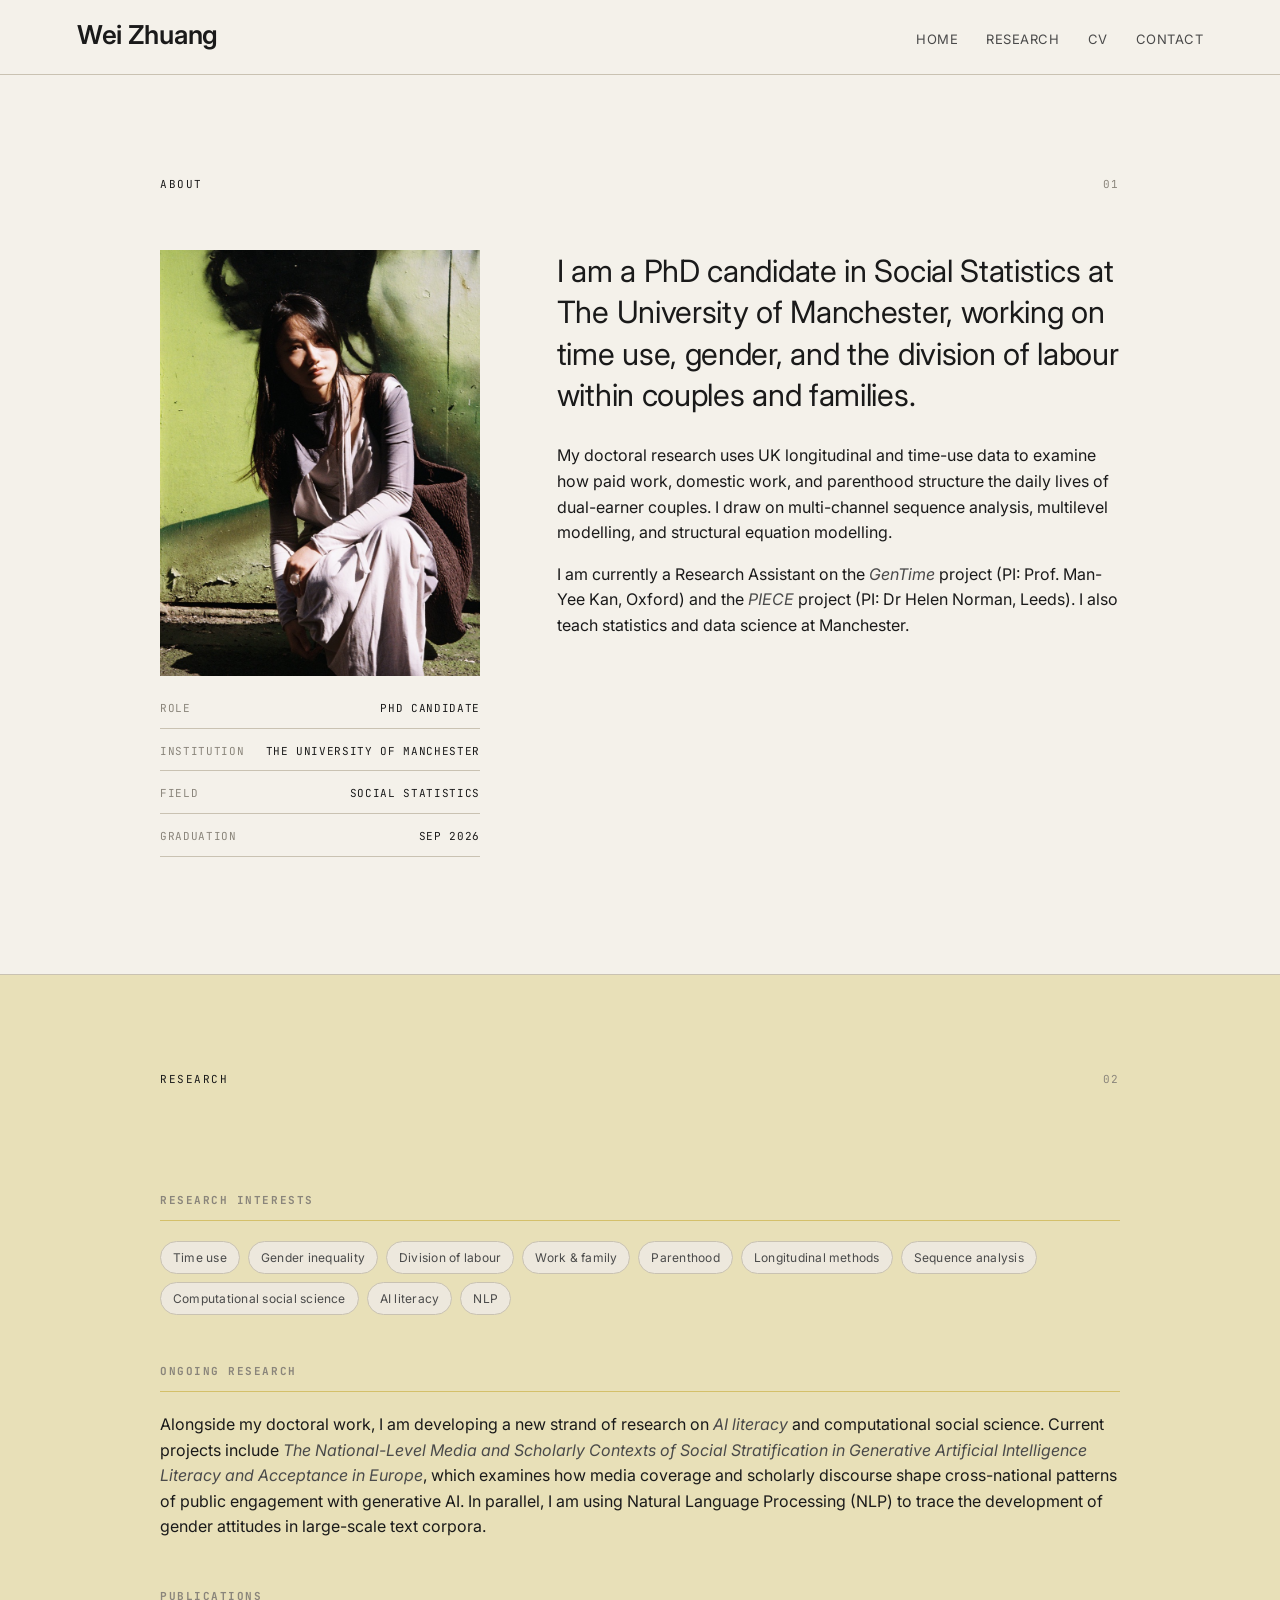
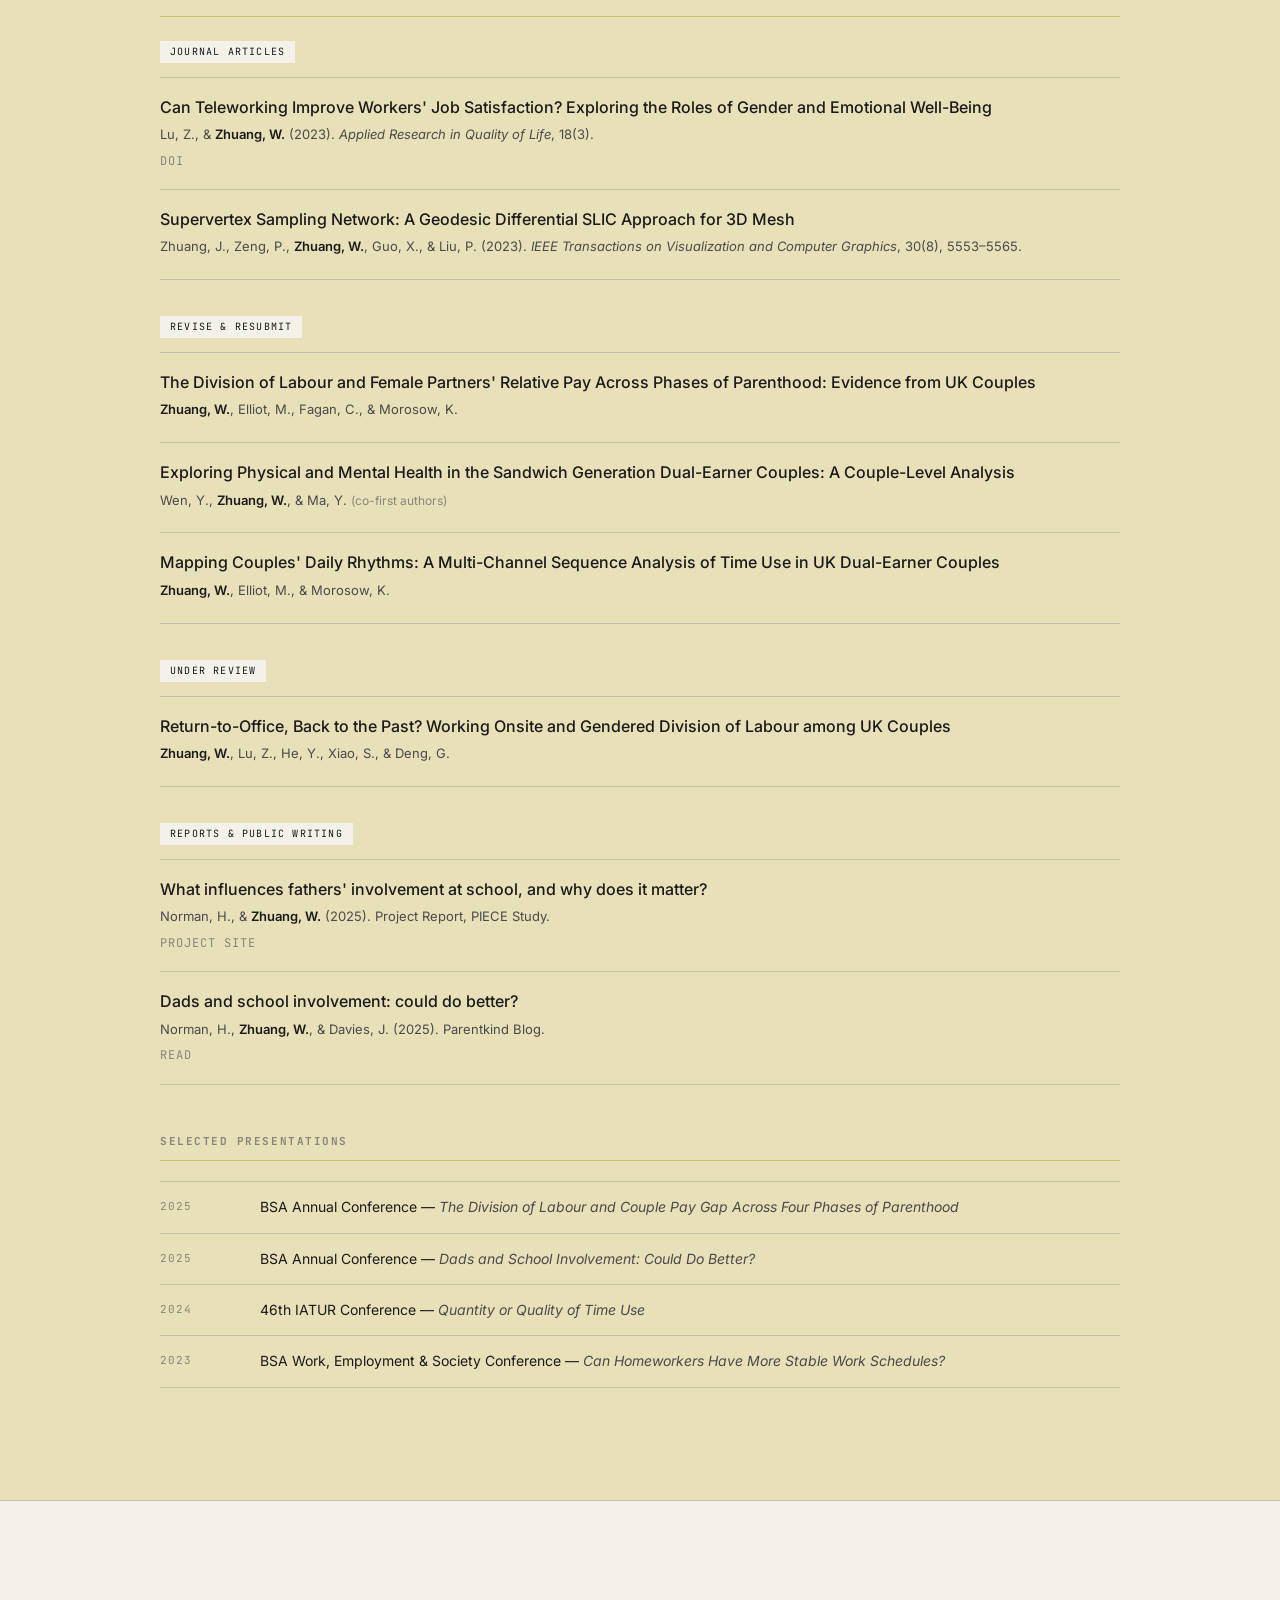
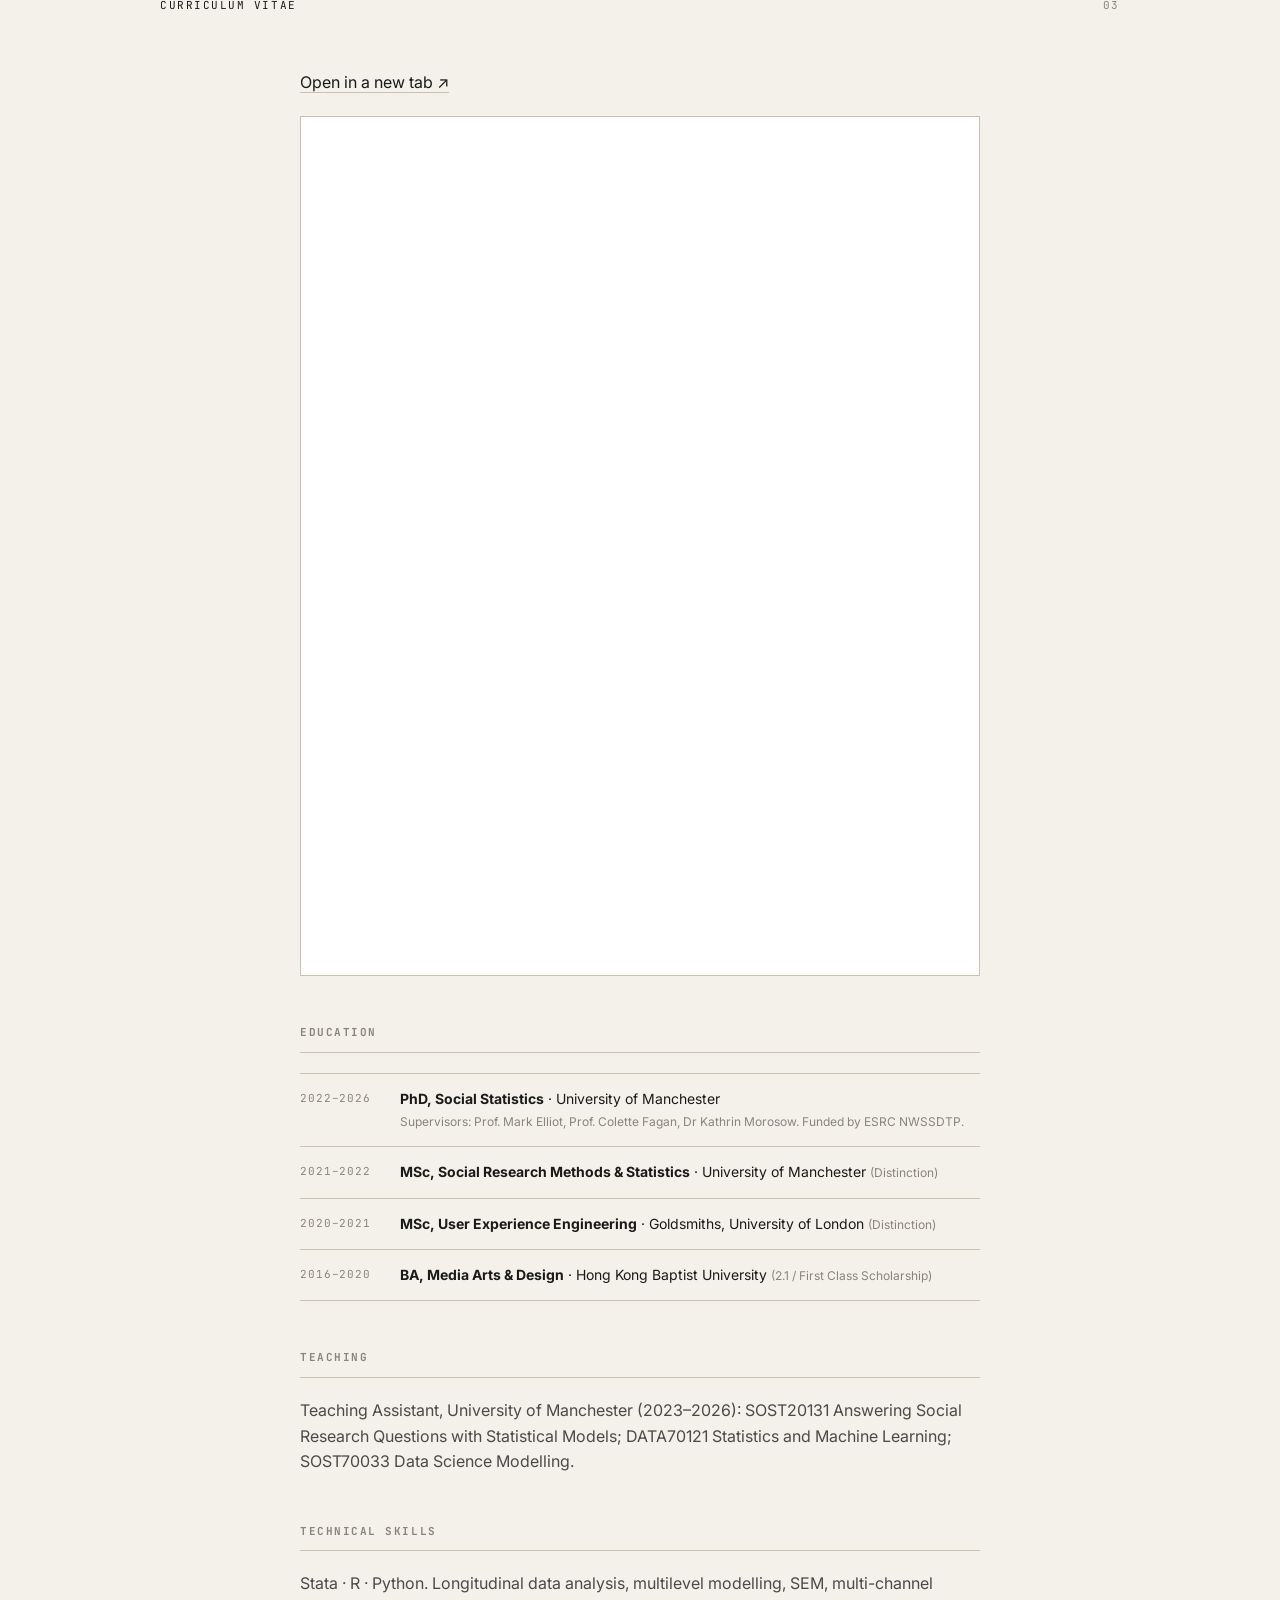
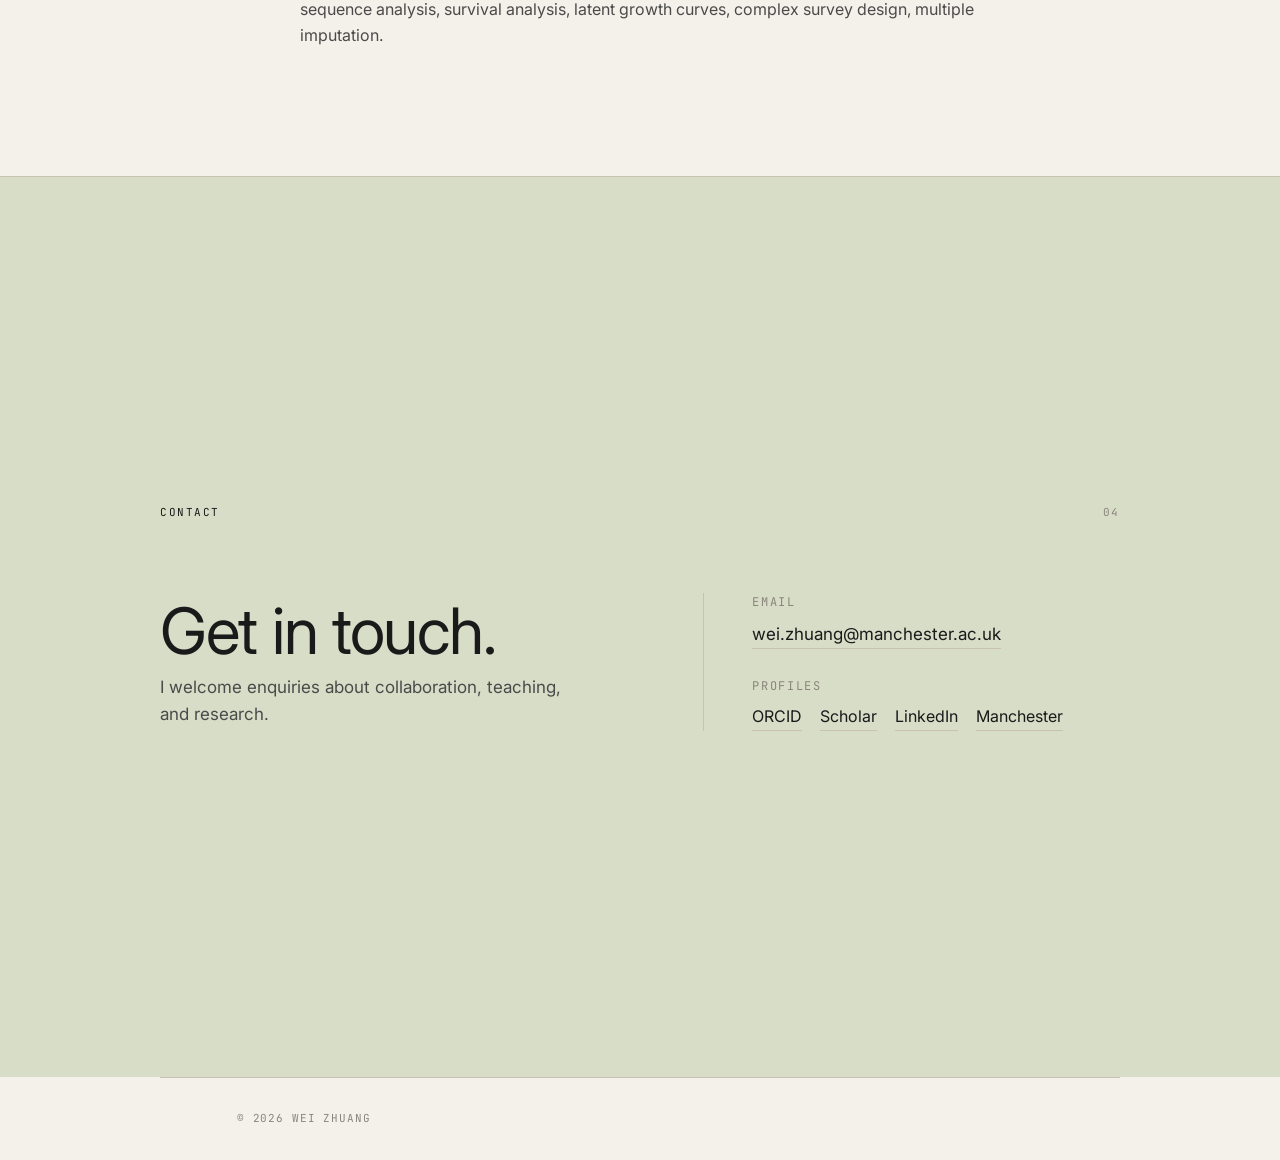
==== index.html @ 3f9f63d9 "Page-like sections: full viewport height + reveal animation" ====
<!DOCTYPE html>
<html lang="en">
<head>
<meta charset="UTF-8" />
<meta name="viewport" content="width=device-width, initial-scale=1.0" />
<title>Wei Zhuang</title>
<meta name="description" content="Wei Zhuang — PhD Candidate in Social Statistics, University of Manchester. Research on time use, gender, and the division of labour." />
<link rel="preconnect" href="https://fonts.googleapis.com">
<link rel="preconnect" href="https://fonts.gstatic.com" crossorigin>
<link href="https://fonts.googleapis.com/css2?family=Inter:wght@300;400;500;600&family=JetBrains+Mono:wght@400;500&display=swap" rel="stylesheet">
<link rel="stylesheet" href="style.css" />
</head>
<body>

<header class="site-header">
  <div class="wordmark">
    <span class="name">Wei Zhuang</span>
  </div>
  <nav class="nav">
    <a href="#about">Home</a>
    <a href="#research">Research</a>
    <a href="#cv">CV</a>
    <a href="#contact">Contact</a>
  </nav>
</header>

<main>

  <!-- ABOUT -->
  <section id="about" class="section tone-cream">
    <div class="section-head">
      <span class="label">About</span>
      <span class="num">01</span>
    </div>
    <div class="section-body two-col about-grid">
      <div class="portrait-col">
        <figure class="portrait">
          <img src="portrait.jpg" alt="Wei Zhuang" loading="eager" />
        </figure>
        <div class="meta">
          <div class="meta-row"><span>Role</span><span>PhD Candidate</span></div>
          <div class="meta-row"><span>Institution</span><span>The University of Manchester</span></div>
          <div class="meta-row"><span>Field</span><span>Social Statistics</span></div>
          <div class="meta-row"><span>Graduation</span><span>Sep 2026</span></div>
        </div>
      </div>
      <div class="intro">
        <p class="lede">I am a PhD candidate in Social Statistics at The University of Manchester, working on time use, gender, and the division of labour within couples and families.</p>
        <p>My doctoral research uses UK longitudinal and time-use data to examine how paid work, domestic work, and parenthood structure the daily lives of dual-earner couples. I draw on multi-channel sequence analysis, multilevel modelling, and structural equation modelling.</p>
        <p>I am currently a Research Assistant on the <em>GenTime</em> project (PI: Prof. Man-Yee Kan, Oxford) and the <em>PIECE</em> project (PI: Dr Helen Norman, Leeds). I also teach statistics and data science at Manchester.</p>
      </div>
    </div>
  </section>

  <!-- RESEARCH -->
  <section id="research" class="section tone-butter">
    <div class="section-head">
      <span class="label">Research</span>
      <span class="num">02</span>
    </div>

    <div class="section-body">
      <h3 class="subhead">Research Interests</h3>
      <ul class="tags">
        <li>Time use</li>
        <li>Gender inequality</li>
        <li>Division of labour</li>
        <li>Work & family</li>
        <li>Parenthood</li>
        <li>Longitudinal methods</li>
        <li>Sequence analysis</li>
        <li>Computational social science</li>
        <li>AI literacy</li>
        <li>NLP</li>
      </ul>

      <h3 class="subhead">Ongoing Research</h3>
      <p>Alongside my doctoral work, I am developing a new strand of research on <em>AI literacy</em> and computational social science. Current projects include <em>The National-Level Media and Scholarly Contexts of Social Stratification in Generative Artificial Intelligence Literacy and Acceptance in Europe</em>, which examines how media coverage and scholarly discourse shape cross-national patterns of public engagement with generative AI. In parallel, I am using Natural Language Processing (NLP) to trace the development of gender attitudes in large-scale text corpora.</p>

      <h3 class="subhead">Publications</h3>

      <div class="pub-group">
        <span class="pub-status">Journal Articles</span>
        <article class="pub">
          <p class="pub-title">Can Teleworking Improve Workers' Job Satisfaction? Exploring the Roles of Gender and Emotional Well-Being</p>
          <p class="pub-meta">Lu, Z., &amp; <strong>Zhuang, W.</strong> (2023). <em>Applied Research in Quality of Life</em>, 18(3).</p>
          <p class="pub-links"><a href="https://doi.org/10.1007/s11482-023-10145-4" target="_blank" rel="noopener">DOI</a></p>
        </article>
        <article class="pub">
          <p class="pub-title">Supervertex Sampling Network: A Geodesic Differential SLIC Approach for 3D Mesh</p>
          <p class="pub-meta">Zhuang, J., Zeng, P., <strong>Zhuang, W.</strong>, Guo, X., &amp; Liu, P. (2023). <em>IEEE Transactions on Visualization and Computer Graphics</em>, 30(8), 5553–5565.</p>
        </article>
      </div>

      <div class="pub-group">
        <span class="pub-status">Revise &amp; Resubmit</span>
        <article class="pub">
          <p class="pub-title">The Division of Labour and Female Partners' Relative Pay Across Phases of Parenthood: Evidence from UK Couples</p>
          <p class="pub-meta"><strong>Zhuang, W.</strong>, Elliot, M., Fagan, C., &amp; Morosow, K.</p>
        </article>
        <article class="pub">
          <p class="pub-title">Exploring Physical and Mental Health in the Sandwich Generation Dual-Earner Couples: A Couple-Level Analysis</p>
          <p class="pub-meta">Wen, Y., <strong>Zhuang, W.</strong>, &amp; Ma, Y. <span class="note">(co-first authors)</span></p>
        </article>
        <article class="pub">
          <p class="pub-title">Mapping Couples' Daily Rhythms: A Multi-Channel Sequence Analysis of Time Use in UK Dual-Earner Couples</p>
          <p class="pub-meta"><strong>Zhuang, W.</strong>, Elliot, M., &amp; Morosow, K.</p>
        </article>
      </div>

      <div class="pub-group">
        <span class="pub-status">Under Review</span>
        <article class="pub">
          <p class="pub-title">Return-to-Office, Back to the Past? Working Onsite and Gendered Division of Labour among UK Couples</p>
          <p class="pub-meta"><strong>Zhuang, W.</strong>, Lu, Z., He, Y., Xiao, S., &amp; Deng, G.</p>
        </article>
      </div>

      <div class="pub-group">
        <span class="pub-status">Reports &amp; Public Writing</span>
        <article class="pub">
          <p class="pub-title">What influences fathers' involvement at school, and why does it matter?</p>
          <p class="pub-meta">Norman, H., &amp; <strong>Zhuang, W.</strong> (2025). Project Report, PIECE Study.</p>
          <p class="pub-links"><a href="https://piecestudy.org/papers/" target="_blank" rel="noopener">Project site</a></p>
        </article>
        <article class="pub">
          <p class="pub-title">Dads and school involvement: could do better?</p>
          <p class="pub-meta">Norman, H., <strong>Zhuang, W.</strong>, &amp; Davies, J. (2025). Parentkind Blog.</p>
          <p class="pub-links"><a href="https://www.parentkind.org.uk/about-us/news-and-blogs/blog/dads-and-school-involvement-could-do-better" target="_blank" rel="noopener">Read</a></p>
        </article>
      </div>

      <h3 class="subhead">Selected Presentations</h3>
      <ul class="talks">
        <li><span class="yr">2025</span><span>BSA Annual Conference — <em>The Division of Labour and Couple Pay Gap Across Four Phases of Parenthood</em></span></li>
        <li><span class="yr">2025</span><span>BSA Annual Conference — <em>Dads and School Involvement: Could Do Better?</em></span></li>
        <li><span class="yr">2024</span><span>46th IATUR Conference — <em>Quantity or Quality of Time Use</em></span></li>
        <li><span class="yr">2023</span><span>BSA Work, Employment &amp; Society Conference — <em>Can Homeworkers Have More Stable Work Schedules?</em></span></li>
      </ul>
    </div>
  </section>

  <!-- CV -->
  <section id="cv" class="section tone-cream">
    <div class="section-head">
      <span class="label">Curriculum Vitae</span>
      <span class="num">03</span>
    </div>
    <div class="section-body">
      <div class="intro">
        <p class="soft"><a href="cv.pdf" target="_blank" rel="noopener">Open in a new tab ↗</a></p>

        <div class="pdf-frame">
          <iframe src="cv.pdf#view=FitH" title="Wei Zhuang CV"></iframe>
        </div>

        <h3 class="subhead">Education</h3>
        <ul class="timeline">
          <li><span class="yr">2022–2026</span><span><strong>PhD, Social Statistics</strong> · University of Manchester<br><span class="note">Supervisors: Prof. Mark Elliot, Prof. Colette Fagan, Dr Kathrin Morosow. Funded by ESRC NWSSDTP.</span></span></li>
          <li><span class="yr">2021–2022</span><span><strong>MSc, Social Research Methods &amp; Statistics</strong> · University of Manchester <span class="note">(Distinction)</span></span></li>
          <li><span class="yr">2020–2021</span><span><strong>MSc, User Experience Engineering</strong> · Goldsmiths, University of London <span class="note">(Distinction)</span></span></li>
          <li><span class="yr">2016–2020</span><span><strong>BA, Media Arts &amp; Design</strong> · Hong Kong Baptist University <span class="note">(2.1 / First Class Scholarship)</span></span></li>
        </ul>

        <h3 class="subhead">Teaching</h3>
        <p class="soft">Teaching Assistant, University of Manchester (2023–2026): SOST20131 Answering Social Research Questions with Statistical Models; DATA70121 Statistics and Machine Learning; SOST70033 Data Science Modelling.</p>

        <h3 class="subhead">Technical Skills</h3>
        <p class="soft">Stata · R · Python. Longitudinal data analysis, multilevel modelling, SEM, multi-channel sequence analysis, survival analysis, latent growth curves, complex survey design, multiple imputation.</p>
      </div>
    </div>
  </section>

  <!-- CONTACT -->
  <section id="contact" class="section tone-sage">
    <div class="section-head">
      <span class="label">Contact</span>
      <span class="num">04</span>
    </div>
    <div class="section-body contact-block">
      <div class="contact-card">
        <div class="contact-intro">
          <p class="contact-lede">Get in touch.</p>
          <p class="contact-sub">I welcome enquiries about collaboration, teaching, and research.</p>
        </div>
        <div class="contact-grid">
          <div>
            <span class="contact-k">Email</span>
            <a href="mailto:wei.zhuang@manchester.ac.uk">wei.zhuang@manchester.ac.uk</a>
          </div>
          <div>
            <span class="contact-k">Profiles</span>
            <span class="contact-links">
              <a href="https://orcid.org/0000-0002-6992-4039" target="_blank" rel="noopener">ORCID</a>
              <a href="https://scholar.google.com/citations?user=qSctp6sAAAAJ&hl=en" target="_blank" rel="noopener">Scholar</a>
              <a href="https://www.linkedin.com/in/wei-zhuang" target="_blank" rel="noopener">LinkedIn</a>
              <a href="https://research.manchester.ac.uk/en/persons/wei.zhuang-2-postgrad" target="_blank" rel="noopener">Manchester</a>
            </span>
          </div>
        </div>
      </div>
    </div>
  </section>

</main>

<footer class="site-footer">
  <span>© <span id="year"></span> Wei Zhuang</span>
</footer>

<script>
  document.getElementById('year').textContent = new Date().getFullYear();

  // Reveal sections as they enter the viewport
  const sections = document.querySelectorAll('.section');
  if ('IntersectionObserver' in window) {
    const io = new IntersectionObserver((entries) => {
      entries.forEach(e => {
        if (e.isIntersecting) {
          e.target.classList.add('in-view');
          io.unobserve(e.target);
        }
      });
    }, { threshold: 0.15 });
    sections.forEach(s => io.observe(s));
  } else {
    sections.forEach(s => s.classList.add('in-view'));
  }
</script>

</body>
</html>
---- style.css ----
/* ---------- Tokens ---------- */
:root {
  --bg: #F4F1EA;
  --bg-alt: #EDE8DD;
  --ink: #1A1A1A;
  --ink-soft: #4A4A4A;
  --ink-mute: #8A857B;
  --rule: #C9C2B2;
  --accent: #D9C36B;
  --accent-soft: #F2E9B8;
  --cream: #F4F1EA;
  --dark: #141311;
  --dark-soft: #262420;
  --sage: #D8DDC8;
  --sage-deep: #B9C1A2;
  --butter: #E8E0B8;
  --butter-deep: #D4C78A;
  --pink: #EFD9CF;
  --max: 960px;
  --pad: clamp(24px, 6vw, 96px);
}

* { box-sizing: border-box; }
html { scroll-behavior: smooth; }
body {
  margin: 0;
  background: var(--bg);
  color: var(--ink);
  font-family: 'Inter', -apple-system, BlinkMacSystemFont, sans-serif;
  font-weight: 400;
  font-size: 16px;
  line-height: 1.6;
  -webkit-font-smoothing: antialiased;
  -moz-osx-font-smoothing: grayscale;
}

a { color: var(--ink); text-decoration: none; border-bottom: 1px solid var(--rule); transition: border-color .2s, color .2s; }
a:hover { border-color: var(--ink); }

p { margin: 0 0 1em; }
em { font-style: italic; color: var(--ink-soft); }

/* ---------- Header ---------- */
.site-header {
  position: sticky; top: 0; z-index: 10;
  display: flex; justify-content: space-between; align-items: baseline;
  padding: 22px var(--pad);
  background: var(--bg);
  border-bottom: 1px solid var(--rule);
  backdrop-filter: saturate(1.2);
}
.wordmark { display: flex; align-items: baseline; gap: 10px; }
.wordmark .name {
  font-size: 26px; font-weight: 600; letter-spacing: -0.01em; line-height: 1;
}
.wordmark .est {
  font-family: 'JetBrains Mono', monospace;
  font-size: 10px; color: var(--ink-mute); letter-spacing: 0.08em;
  text-transform: uppercase; padding-bottom: 2px;
}
.nav { display: flex; gap: 28px; }
.nav a {
  border-bottom: none;
  font-size: 13px; letter-spacing: 0.04em;
  text-transform: uppercase; color: var(--ink-soft);
  position: relative; padding-bottom: 2px;
}
.nav a::after {
  content: ''; position: absolute; left: 0; right: 0; bottom: -2px;
  height: 1px; background: var(--ink); transform: scaleX(0); transform-origin: left;
  transition: transform .3s ease;
}
.nav a:hover { color: var(--ink); }
.nav a:hover::after { transform: scaleX(1); }

/* ---------- Sections ---------- */
main { width: 100%; }

.section {
  padding: 96px var(--pad) 112px;
  border-bottom: 1px solid var(--rule);
  min-height: 100vh;
  scroll-margin-top: 72px;
  display: flex;
  flex-direction: column;
  justify-content: center;
}
.section:last-of-type { border-bottom: none; }
.section > .section-head { width: 100%; }
.section > .section-body { width: 100%; }
.section > .section-head,
.section > .section-body {
  max-width: var(--max);
  margin-left: auto;
  margin-right: auto;
}

/* Tone variants — Williams-style full-width color blocks */
.tone-cream { background: var(--cream); color: var(--ink); }
.tone-sage { background: var(--sage); color: var(--ink); }
.tone-butter { background: var(--butter); color: var(--ink); }

.tone-dark {
  background: var(--dark);
  color: #EDE7D9;
  border-bottom-color: #2A2824;
}
.tone-dark .section-head .label { color: #EDE7D9; }
.tone-dark .section-head,
.tone-dark .subhead { color: #9E9787; border-color: #3A3631; }
.tone-dark .lede { color: #F4EEDE; }
.tone-dark a { color: #EDE7D9; border-color: #4A453D; }
.tone-dark a:hover { border-color: #EDE7D9; }
.tone-dark .meta-row { border-color: #3A3631; color: #C9C2B2; }
.tone-dark .meta-row span:first-child { color: #807970; }
.tone-dark .meta-row span:last-child { color: #EDE7D9; }
.tone-dark .pub { border-color: #3A3631; }
.tone-dark .pub:last-child { border-color: #3A3631; }
.tone-dark .pub-meta { color: #BDB5A6; }
.tone-dark .pub-meta strong { color: #F4EEDE; }
.tone-dark .pub-links a { color: #9E9787; }
.tone-dark .pub-links a:hover { color: #EDE7D9; }
.tone-dark .pub-status { background: var(--butter); color: var(--dark); }
.tone-dark .talks li, .tone-dark .timeline li { border-color: #3A3631; }
.tone-dark em, .tone-dark .note, .tone-dark .soft { color: #BDB5A6; }
.tone-dark .tags li { background: #262420; border-color: #3A3631; color: #C9C2B2; }
.tone-dark .yr { color: #9E9787; }

.tone-sage .pub-status { background: #F4F1EA; }
.tone-sage .meta-row, .tone-sage .pub, .tone-sage .talks li, .tone-sage .timeline li, .tone-sage .subhead {
  border-color: #A9B293;
}
.tone-sage .btn { background: var(--dark); color: var(--sage); }

.tone-butter .pub-status { background: #F4F1EA; }
.tone-butter .meta-row, .tone-butter .subhead {
  border-color: #D4C06A;
}

.section-head {
  display: flex; justify-content: space-between; align-items: baseline;
  margin-bottom: 56px;
  font-family: 'JetBrains Mono', monospace;
  font-size: 11px; letter-spacing: 0.14em; text-transform: uppercase;
  color: var(--ink-mute);
}
.section-head .label { color: var(--ink); }

.section-body { max-width: 100%; }

.two-col {
  display: grid;
  grid-template-columns: 240px 1fr;
  gap: clamp(32px, 6vw, 96px);
  align-items: start;
}
@media (max-width: 720px) {
  .two-col { grid-template-columns: 1fr; gap: 32px; }
}

/* ---------- Portrait ---------- */
.about-grid { grid-template-columns: 320px 1fr; }
@media (max-width: 720px) { .about-grid { grid-template-columns: 1fr; } }
.portrait-col { display: flex; flex-direction: column; gap: 24px; }
.portrait {
  margin: 0;
  overflow: hidden;
  background: var(--bg-alt);
  aspect-ratio: 3 / 4;
}
.portrait img {
  width: 100%; height: 100%;
  object-fit: cover;
  display: block;
  filter: saturate(0.95);
  transition: transform .6s ease;
}
.portrait:hover img { transform: scale(1.03); }
.portrait { position: relative; }
.portrait-mark {
  position: absolute;
  top: 14px; right: 14px;
  width: 36px; height: 36px;
  display: grid; place-items: center;
  background: var(--butter);
  color: var(--dark);
  font-size: 18px;
  border-radius: 2px;
  box-shadow: 0 4px 18px rgba(0,0,0,.15);
}

/* ---------- Contact block ---------- */
.contact-block {
  display: block;
}
#contact { padding-top: 120px; padding-bottom: 140px; }
#contact .section-head { margin-bottom: 72px; }
.contact-card {
  position: relative;
  background: transparent;
  color: var(--ink);
  padding: 0;
  overflow: hidden;
  display: grid;
  grid-template-columns: 1.15fr 1fr;
  gap: clamp(32px, 5vw, 72px);
  align-items: center;
}
@media (max-width: 720px) {
  .contact-card { grid-template-columns: 1fr; gap: 32px; }
}
.contact-intro { display: flex; flex-direction: column; gap: 10px; }
.card-asterisk {
  position: absolute;
  top: 24px; right: 28px;
  width: 44px; height: 44px;
  display: grid; place-items: center;
  background: var(--butter);
  color: var(--dark);
  font-size: 22px;
  border-radius: 2px;
}
.contact-lede {
  font-size: clamp(40px, 5vw, 64px);
  line-height: 1.05;
  letter-spacing: -0.02em;
  margin: 0;
  color: var(--ink);
}
.contact-sub {
  font-size: 17px;
  color: var(--ink-soft);
  margin: 0;
  max-width: 420px;
  line-height: 1.55;
}
.contact-grid {
  display: grid;
  grid-template-columns: 1fr;
  gap: 28px;
  padding-left: clamp(24px, 4vw, 48px);
  border-left: 1px solid var(--rule);
}
@media (max-width: 720px) {
  .contact-grid { grid-template-columns: 1fr; padding-left: 0; border-left: none; padding-top: 24px; border-top: 1px solid var(--rule); }
}
@media (max-width: 720px) {
  .contact-grid { grid-template-columns: 1fr; gap: 24px; }
}
.contact-grid > div { display: flex; flex-direction: column; gap: 8px; }
.contact-k {
  font-family: 'JetBrains Mono', monospace;
  font-size: 12px; letter-spacing: 0.14em; text-transform: uppercase;
  color: var(--ink-mute);
}
.contact-v { font-size: 17px; color: var(--ink); line-height: 1.5; }
.contact-grid a {
  font-size: 17px; color: var(--ink);
  border-bottom: 1px solid var(--rule);
  width: fit-content;
}
.contact-grid a:hover { border-color: var(--ink); }
.contact-links { display: flex; flex-wrap: nowrap; gap: 18px; }
.contact-links a { font-size: 16px; }


/* ---------- Meta list ---------- */
.meta { display: flex; flex-direction: column; gap: 14px; }
.meta-row {
  display: flex; justify-content: space-between; gap: 16px;
  padding-bottom: 10px;
  border-bottom: 1px solid var(--rule);
  font-family: 'JetBrains Mono', monospace;
  font-size: 11px; text-transform: uppercase; letter-spacing: 0.06em;
}
.meta-row span:first-child { color: var(--ink-mute); }
.meta-row span:last-child { color: var(--ink); text-align: right; }

/* ---------- Intro ---------- */
.intro { max-width: 680px; }
.lede {
  font-size: clamp(22px, 2.4vw, 32px);
  line-height: 1.35;
  font-weight: 400;
  letter-spacing: -0.01em;
  color: var(--ink);
  margin-bottom: 28px;
}

.subhead {
  font-family: 'JetBrains Mono', monospace;
  font-size: 11px; letter-spacing: 0.14em; text-transform: uppercase;
  color: var(--ink-mute);
  margin: 48px 0 20px;
  padding-bottom: 10px;
  border-bottom: 1px solid var(--rule);
}

/* ---------- Tags ---------- */
.tags { list-style: none; padding: 0; margin: 0 0 8px; display: flex; flex-wrap: wrap; gap: 8px; }
.tags li {
  font-size: 12px; letter-spacing: 0.02em;
  padding: 6px 12px;
  background: var(--bg-alt);
  border: 1px solid var(--rule);
  border-radius: 999px;
  color: var(--ink-soft);
}

/* ---------- Publications ---------- */
.pub-group { margin-bottom: 32px; }
.pub-status {
  display: inline-block;
  font-family: 'JetBrains Mono', monospace;
  font-size: 10px; letter-spacing: 0.12em; text-transform: uppercase;
  color: var(--ink);
  background: var(--accent-soft);
  padding: 3px 10px;
  margin-bottom: 14px;
}
.pub {
  padding: 18px 0;
  border-top: 1px solid var(--rule);
}
.pub:last-child { border-bottom: 1px solid var(--rule); }
.pub-title {
  font-size: 16px; font-weight: 500; line-height: 1.4;
  margin: 0 0 6px;
}
.pub-meta {
  font-size: 13px; color: var(--ink-soft); margin: 0 0 4px;
}
.pub-meta strong { color: var(--ink); font-weight: 600; }
.pub-links { margin: 6px 0 0; font-size: 12px; }
.pub-links a {
  font-family: 'JetBrains Mono', monospace;
  text-transform: uppercase; letter-spacing: 0.08em;
  margin-right: 12px; border-bottom: none; color: var(--ink-mute);
}
.pub-links a:hover { color: var(--ink); }
.note { color: var(--ink-mute); font-size: 12px; }

/* ---------- Talks / Timeline ---------- */
.talks, .timeline {
  list-style: none; padding: 0; margin: 0;
}
.talks li, .timeline li {
  display: grid;
  grid-template-columns: 80px 1fr;
  gap: 20px;
  padding: 14px 0;
  border-top: 1px solid var(--rule);
  font-size: 14px;
}
.talks li:last-child, .timeline li:last-child { border-bottom: 1px solid var(--rule); }
.yr {
  font-family: 'JetBrains Mono', monospace;
  font-size: 11px; letter-spacing: 0.08em;
  color: var(--ink-mute); padding-top: 2px;
}

/* ---------- CV center ---------- */
#cv .intro { margin: 0 auto; }

/* ---------- PDF embed ---------- */
.pdf-frame {
  width: 100%;
  aspect-ratio: 3 / 4;
  max-height: 860px;
  border: 1px solid var(--rule);
  background: #fff;
  overflow: hidden;
  margin: 20px 0 8px;
}
.pdf-frame iframe {
  width: 100%; height: 100%;
  border: 0; display: block;
}
@media (max-width: 720px) {
  .pdf-frame { aspect-ratio: 2 / 3; }
}

/* ---------- CV button ---------- */
.btn {
  display: inline-block;
  padding: 12px 22px;
  background: var(--ink);
  color: var(--bg);
  border: none;
  font-size: 13px; letter-spacing: 0.06em;
  text-transform: uppercase;
  transition: background .2s;
}
.btn:hover { background: var(--ink-soft); color: var(--bg); }
.soft { color: var(--ink-soft); }

/* ---------- Contact links ---------- */
.links-row { display: flex; flex-wrap: wrap; gap: 20px; margin-top: 24px; }
.links-row a {
  font-family: 'JetBrains Mono', monospace;
  font-size: 12px; letter-spacing: 0.08em; text-transform: uppercase;
  color: var(--ink-soft); border-bottom: 1px solid var(--rule);
  padding-bottom: 2px;
}
.links-row a:hover { color: var(--ink); border-color: var(--ink); }

/* ---------- Footer ---------- */
.site-footer {
  max-width: var(--max); margin: 0 auto;
  display: flex; justify-content: space-between;
  padding: 32px var(--pad);
  border-top: 1px solid var(--rule);
  font-family: 'JetBrains Mono', monospace;
  font-size: 11px; letter-spacing: 0.08em; text-transform: uppercase;
  color: var(--ink-mute);
}

/* ---------- Section reveal animation ---------- */
.section-head, .section-body {
  opacity: 0;
  transform: translateY(24px);
  transition: opacity .9s ease, transform .9s ease;
}
.section.in-view .section-head,
.section.in-view .section-body {
  opacity: 1;
  transform: translateY(0);
}
.section.in-view .section-body { transition-delay: .15s; }

@media (prefers-reduced-motion: reduce) {
  .section-head, .section-body { opacity: 1; transform: none; transition: none; }
}

/* ---------- Small screens ---------- */
@media (max-width: 640px) {
  .site-header { flex-direction: column; align-items: flex-start; gap: 14px; }
  .nav { gap: 18px; flex-wrap: wrap; }
  .section { padding: 60px 0 72px; min-height: auto; }
  .talks li, .timeline li { grid-template-columns: 60px 1fr; gap: 12px; }
}
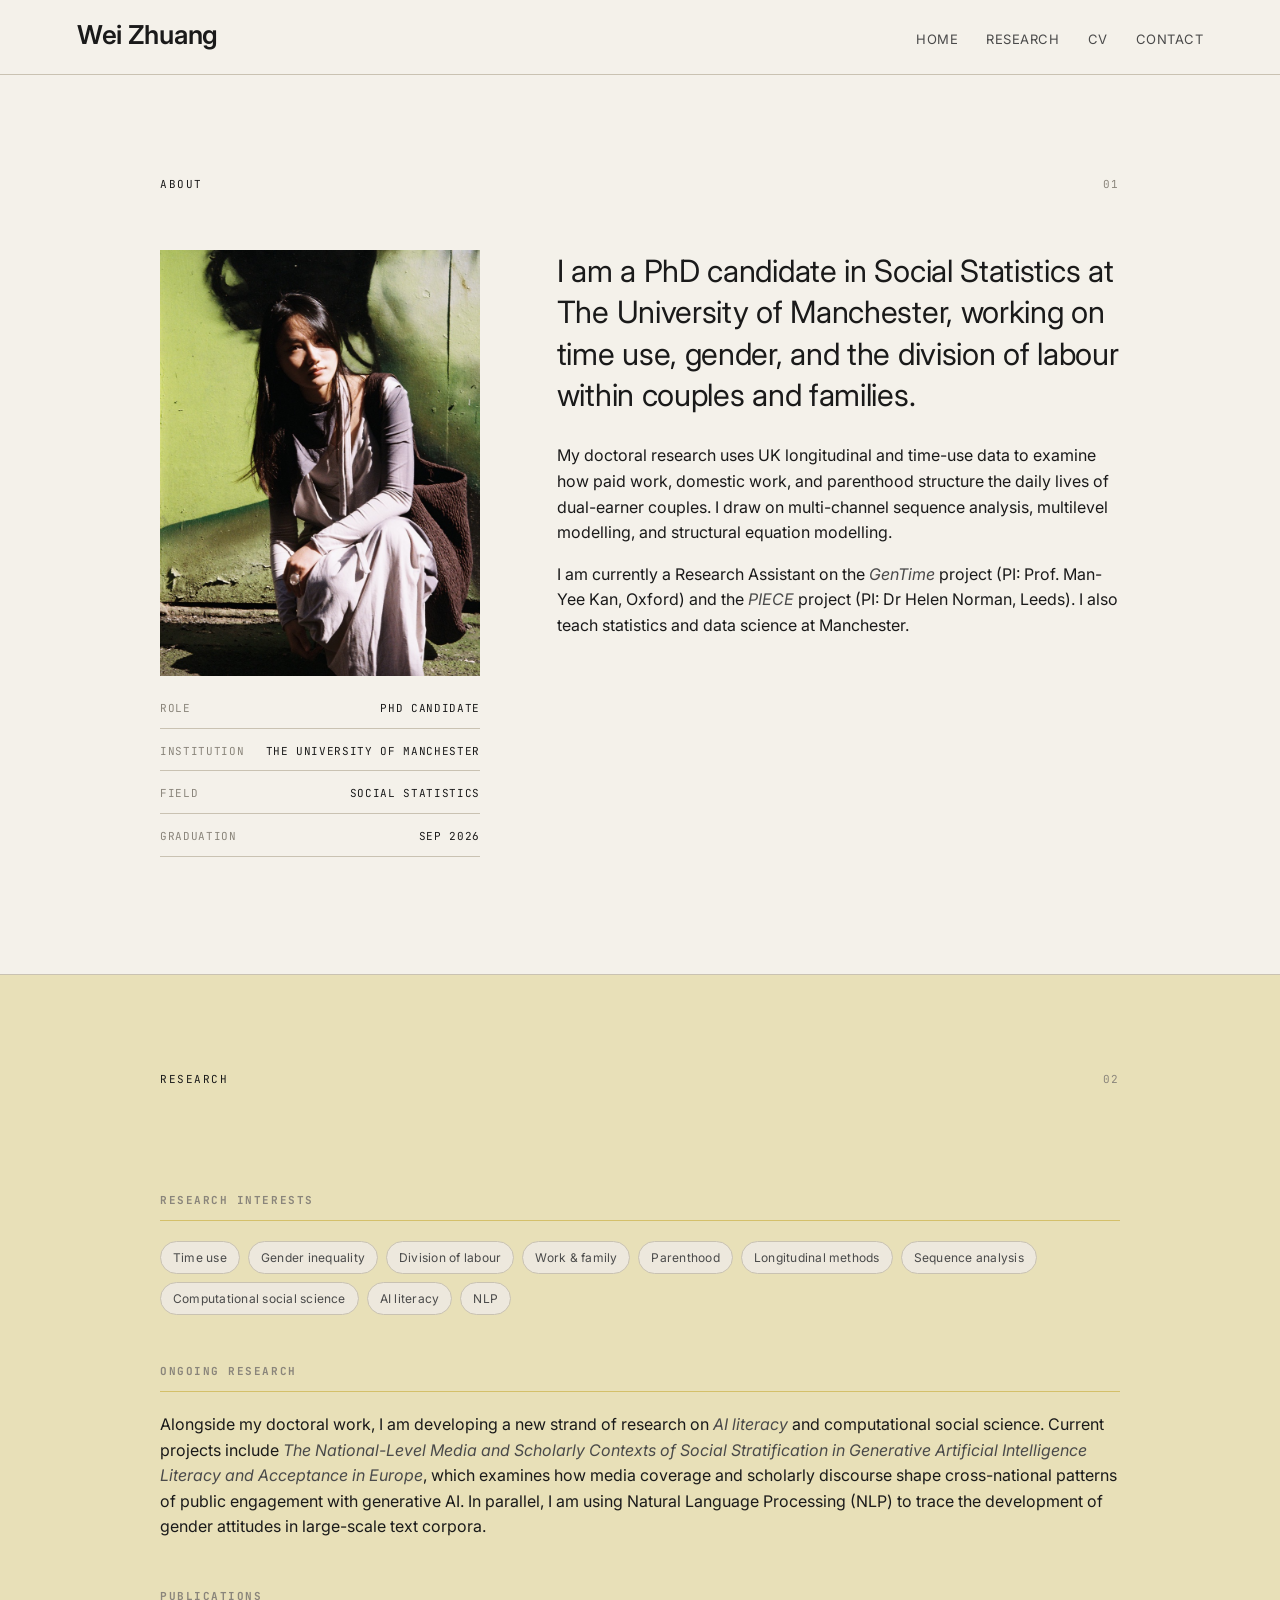
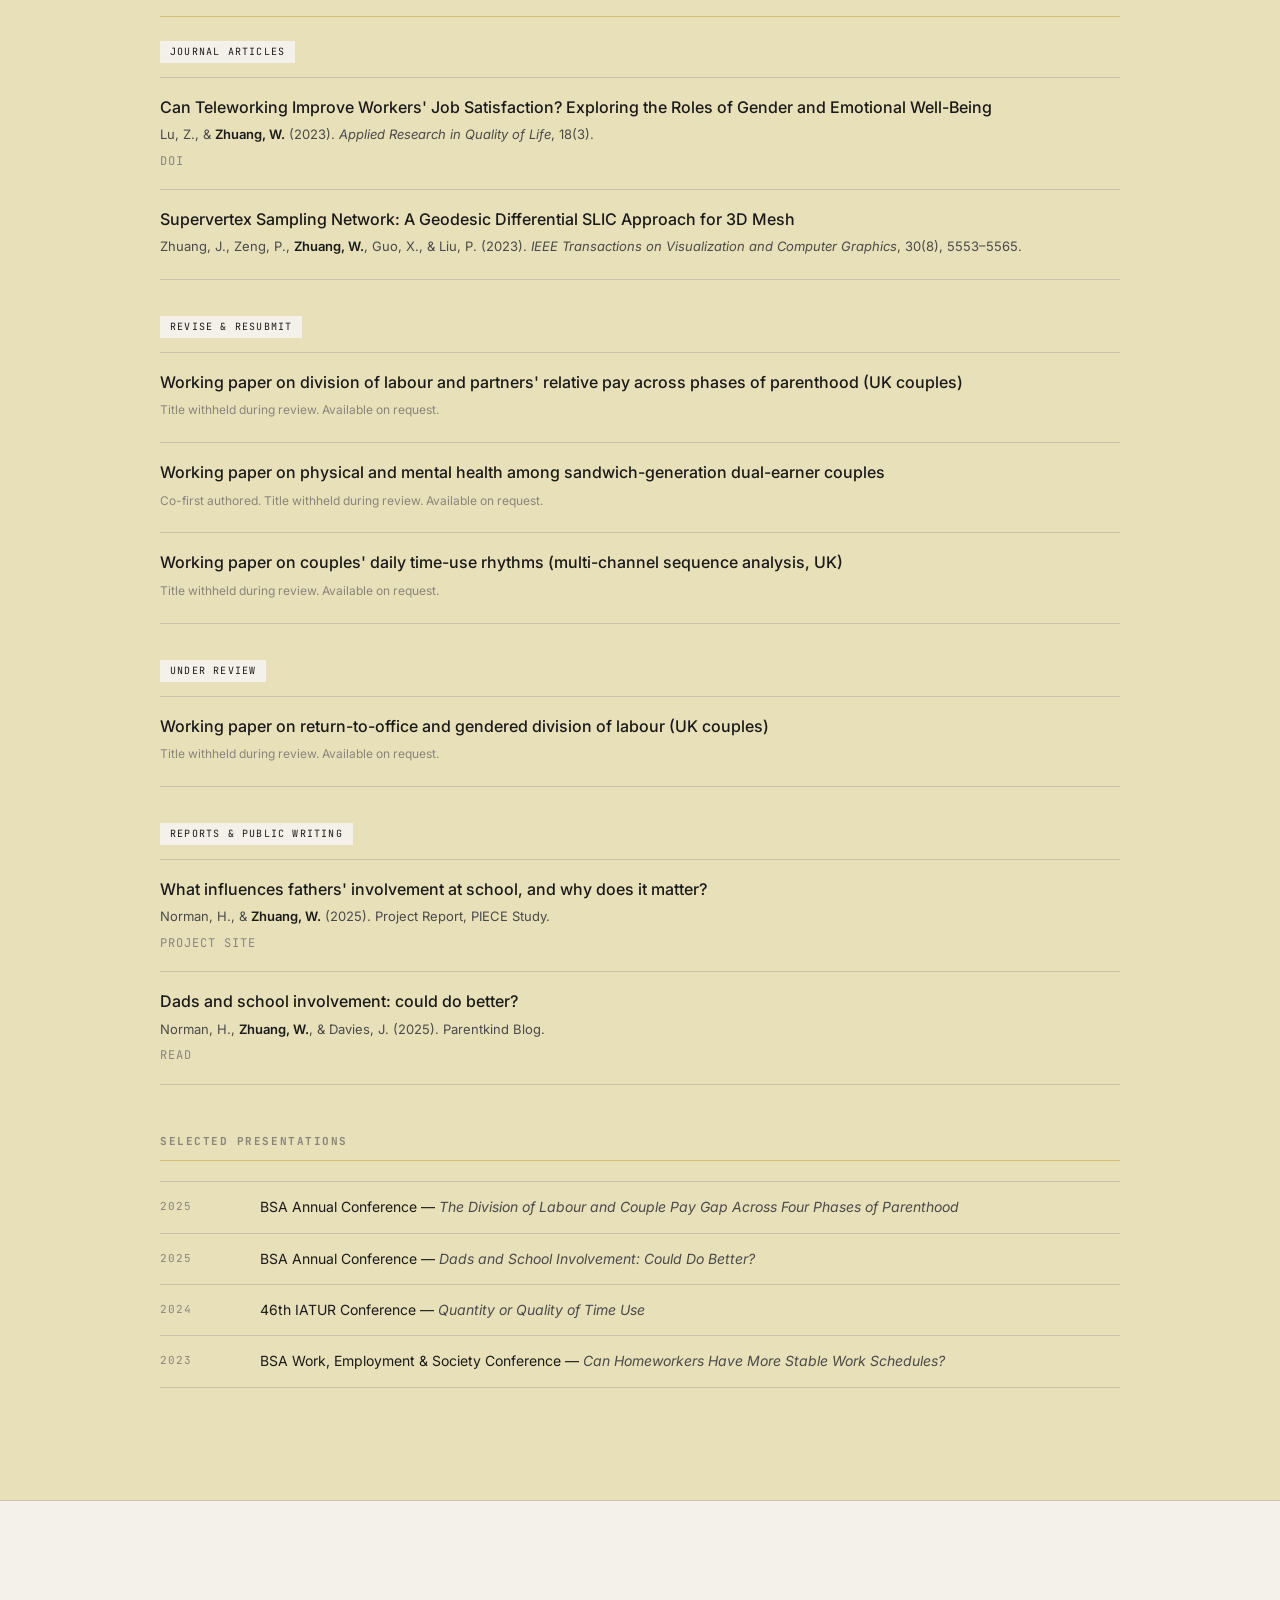
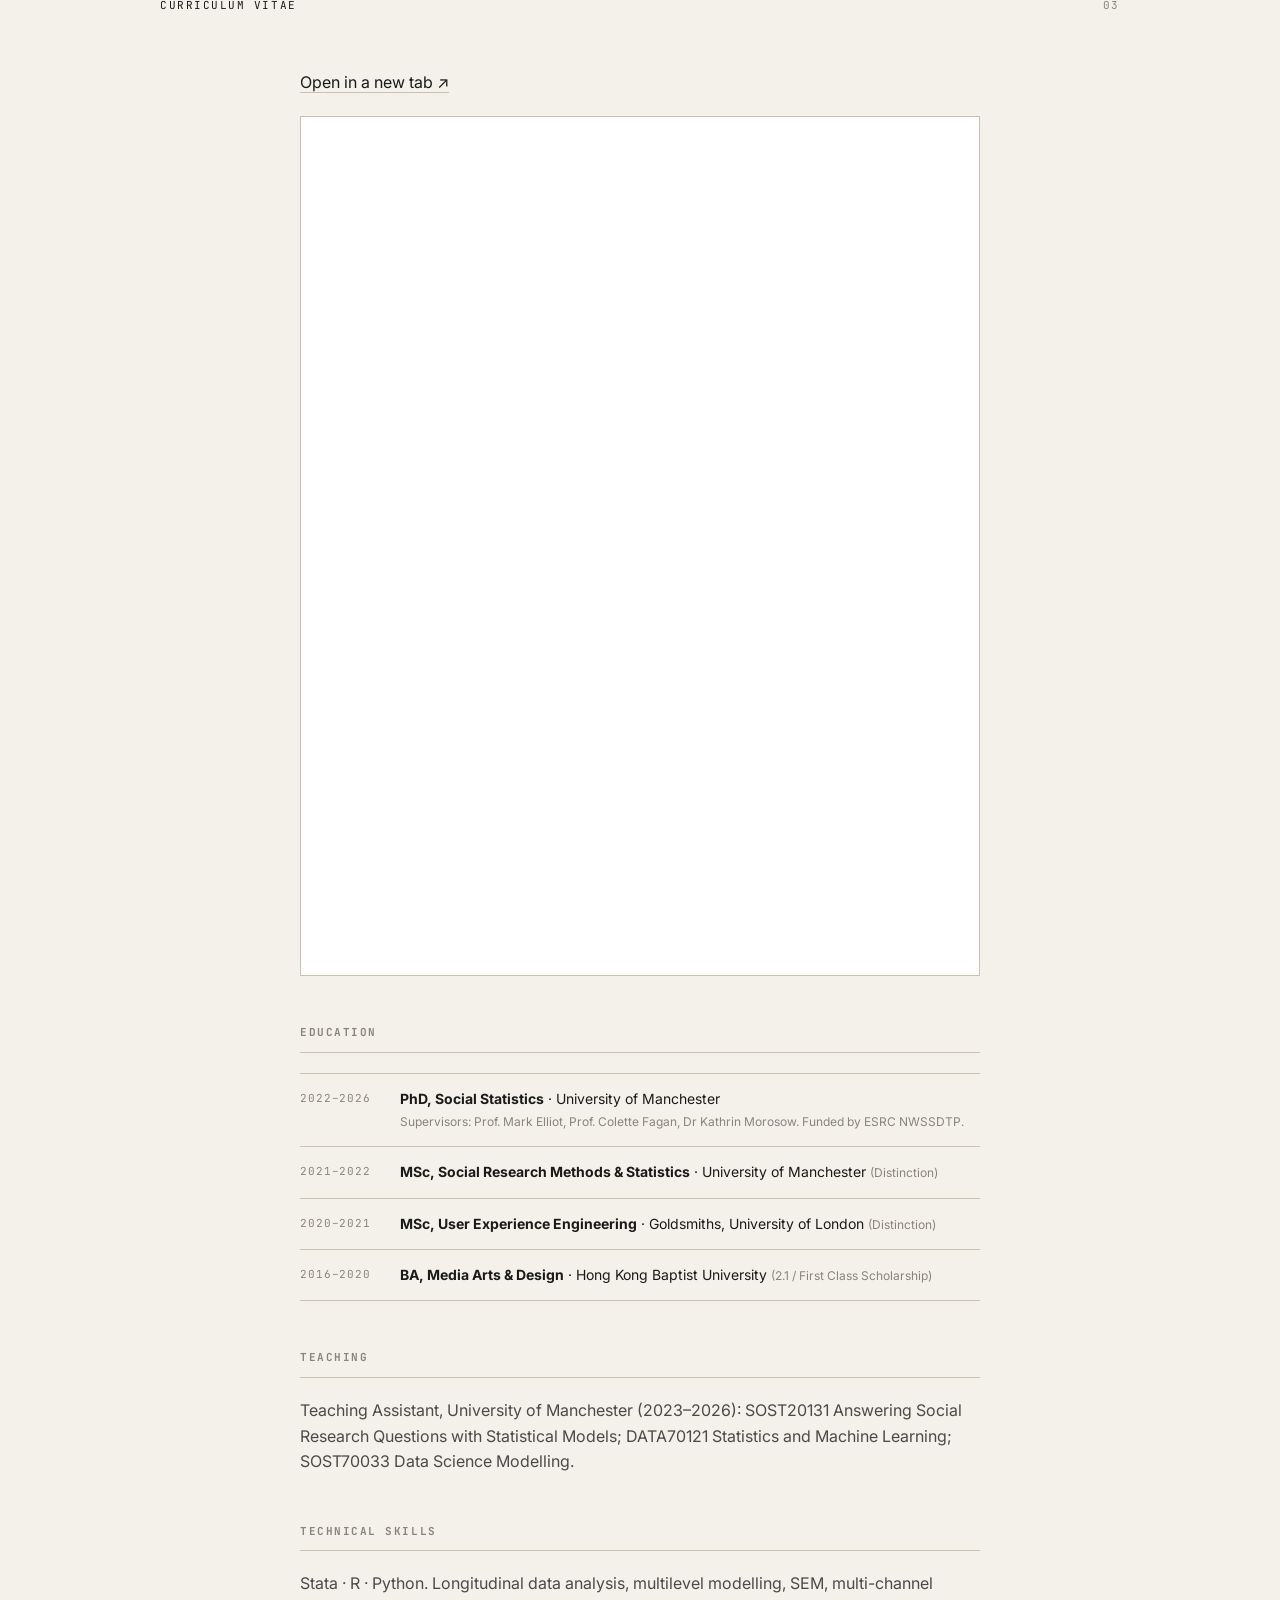
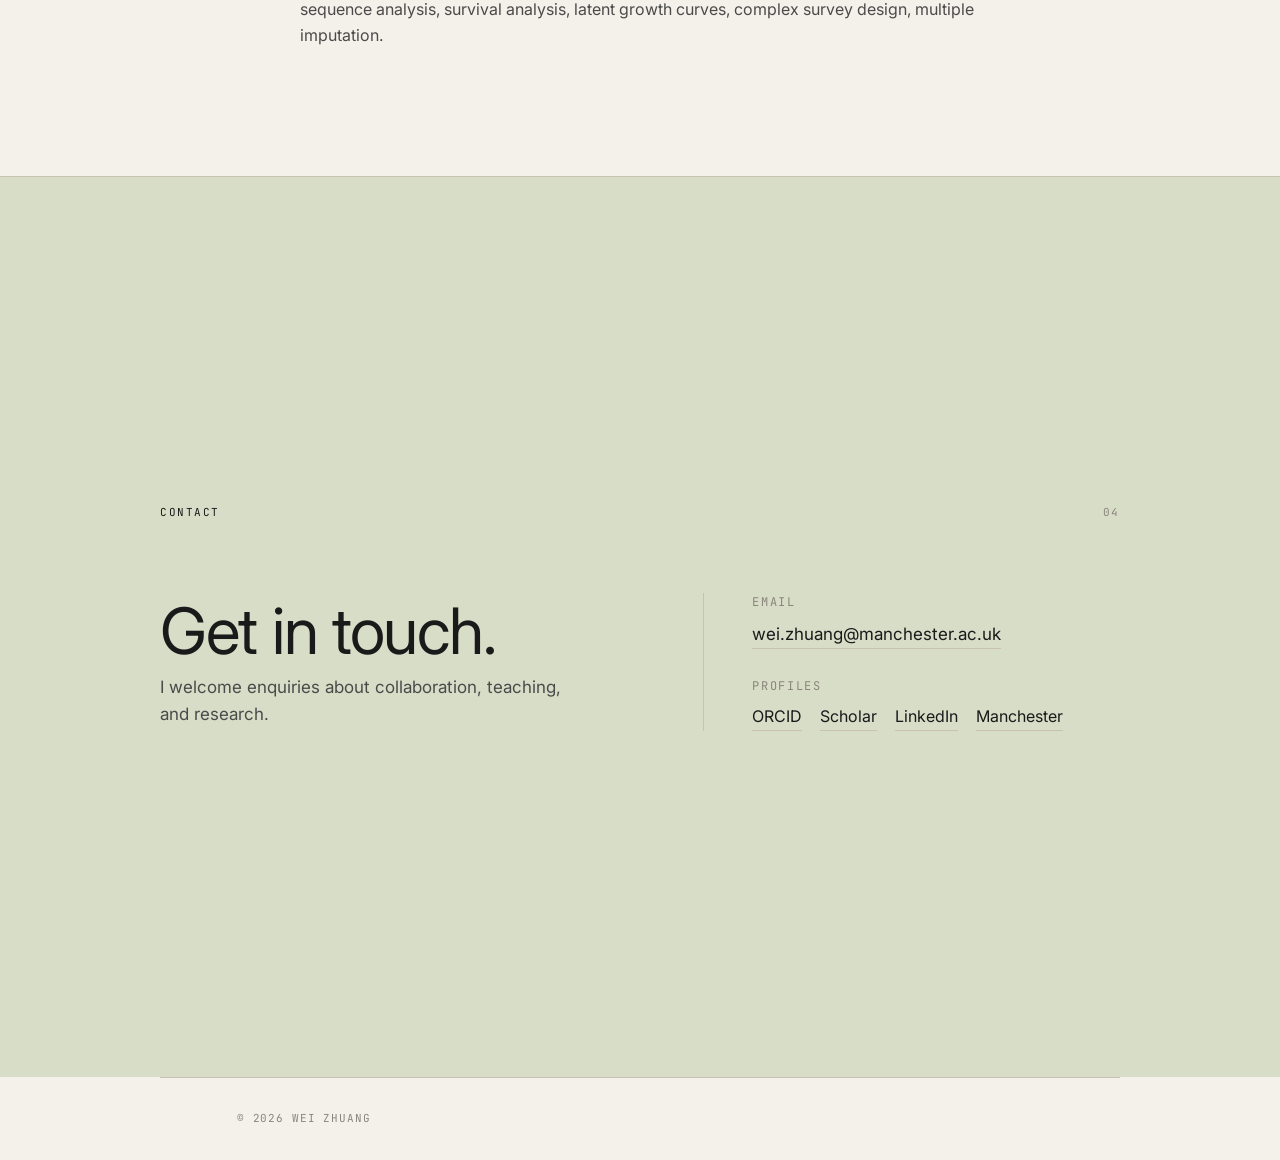
==== commit 6f39629c: "Anonymize working paper titles to protect double-blind review" ====
--- a/index.html
+++ b/index.html
@@ -95,24 +95,24 @@
       <div class="pub-group">
         <span class="pub-status">Revise &amp; Resubmit</span>
         <article class="pub">
-          <p class="pub-title">The Division of Labour and Female Partners' Relative Pay Across Phases of Parenthood: Evidence from UK Couples</p>
-          <p class="pub-meta"><strong>Zhuang, W.</strong>, Elliot, M., Fagan, C., &amp; Morosow, K.</p>
-        </article>
-        <article class="pub">
-          <p class="pub-title">Exploring Physical and Mental Health in the Sandwich Generation Dual-Earner Couples: A Couple-Level Analysis</p>
-          <p class="pub-meta">Wen, Y., <strong>Zhuang, W.</strong>, &amp; Ma, Y. <span class="note">(co-first authors)</span></p>
-        </article>
-        <article class="pub">
-          <p class="pub-title">Mapping Couples' Daily Rhythms: A Multi-Channel Sequence Analysis of Time Use in UK Dual-Earner Couples</p>
-          <p class="pub-meta"><strong>Zhuang, W.</strong>, Elliot, M., &amp; Morosow, K.</p>
+          <p class="pub-title">Working paper on division of labour and partners' relative pay across phases of parenthood (UK couples)</p>
+          <p class="pub-meta"><span class="note">Title withheld during review. Available on request.</span></p>
+        </article>
+        <article class="pub">
+          <p class="pub-title">Working paper on physical and mental health among sandwich-generation dual-earner couples</p>
+          <p class="pub-meta"><span class="note">Co-first authored. Title withheld during review. Available on request.</span></p>
+        </article>
+        <article class="pub">
+          <p class="pub-title">Working paper on couples' daily time-use rhythms (multi-channel sequence analysis, UK)</p>
+          <p class="pub-meta"><span class="note">Title withheld during review. Available on request.</span></p>
         </article>
       </div>
 
       <div class="pub-group">
         <span class="pub-status">Under Review</span>
         <article class="pub">
-          <p class="pub-title">Return-to-Office, Back to the Past? Working Onsite and Gendered Division of Labour among UK Couples</p>
-          <p class="pub-meta"><strong>Zhuang, W.</strong>, Lu, Z., He, Y., Xiao, S., &amp; Deng, G.</p>
+          <p class="pub-title">Working paper on return-to-office and gendered division of labour (UK couples)</p>
+          <p class="pub-meta"><span class="note">Title withheld during review. Available on request.</span></p>
         </article>
       </div>
 
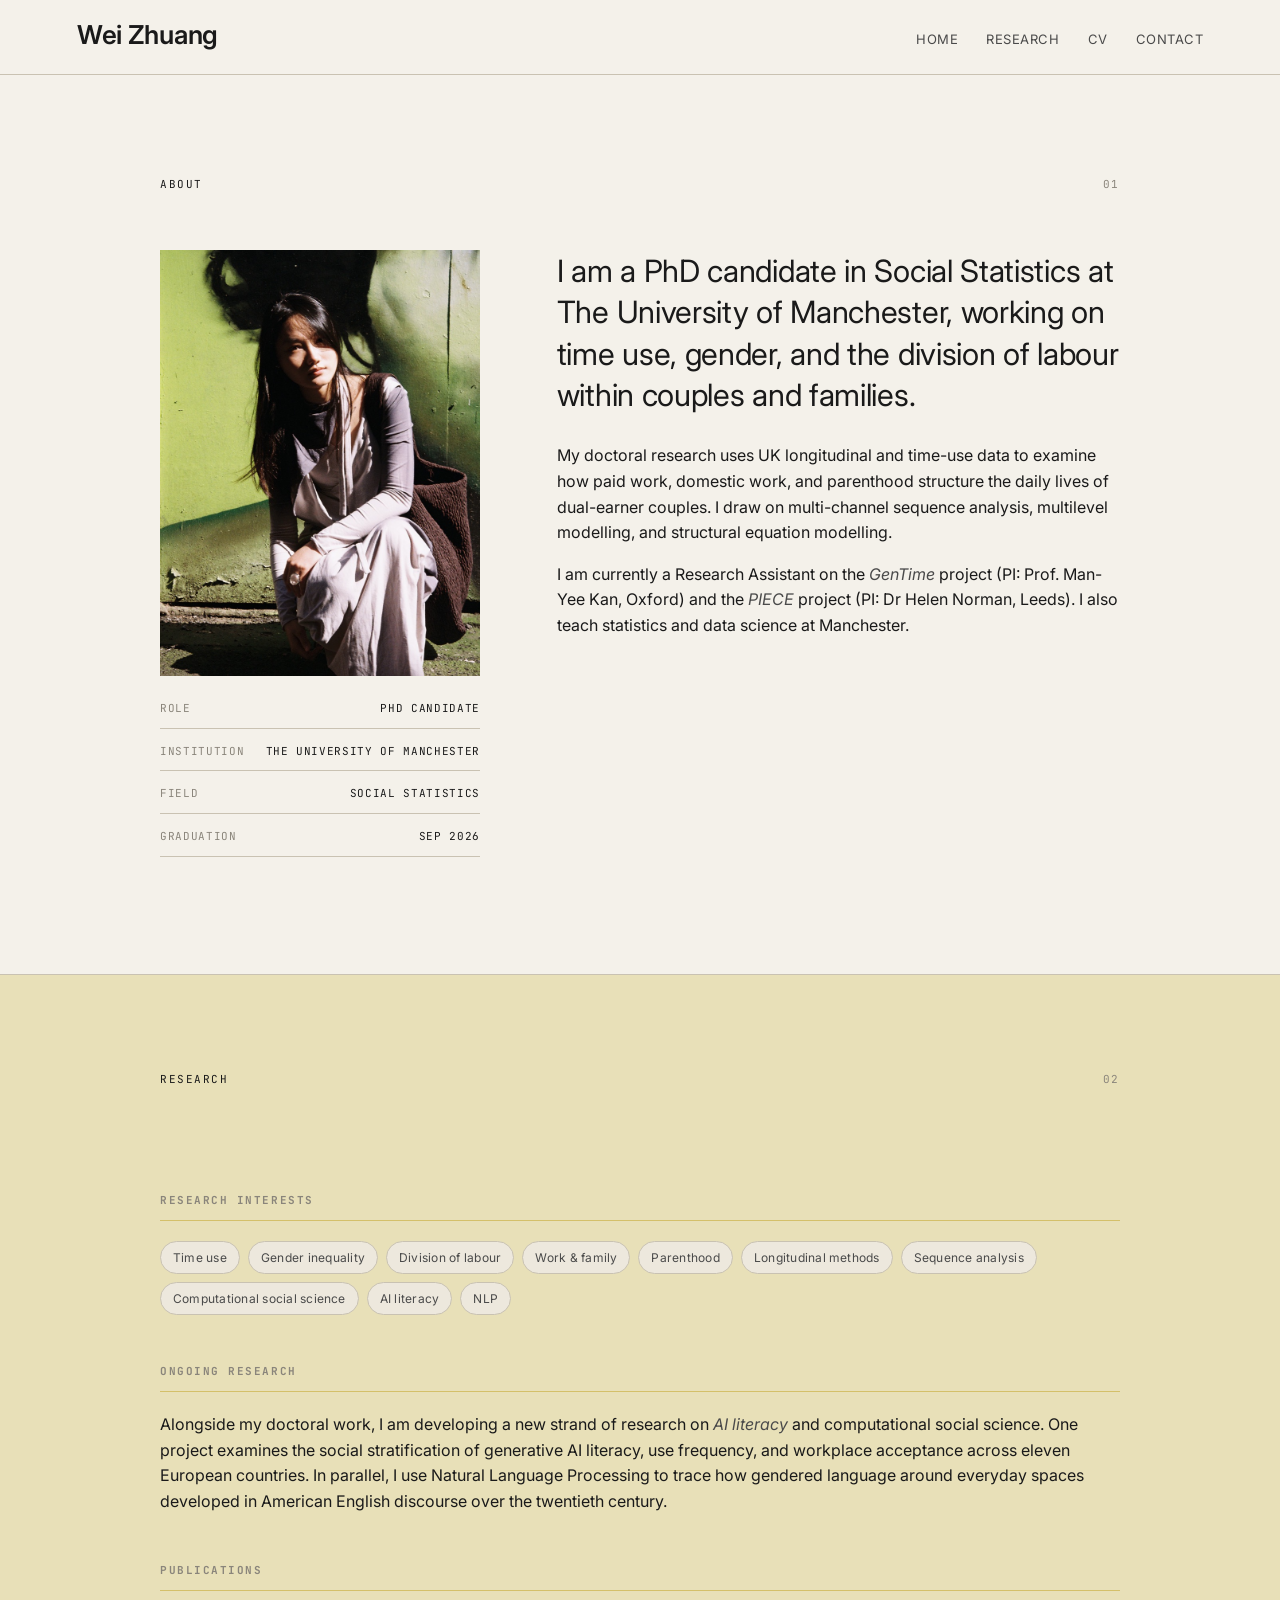
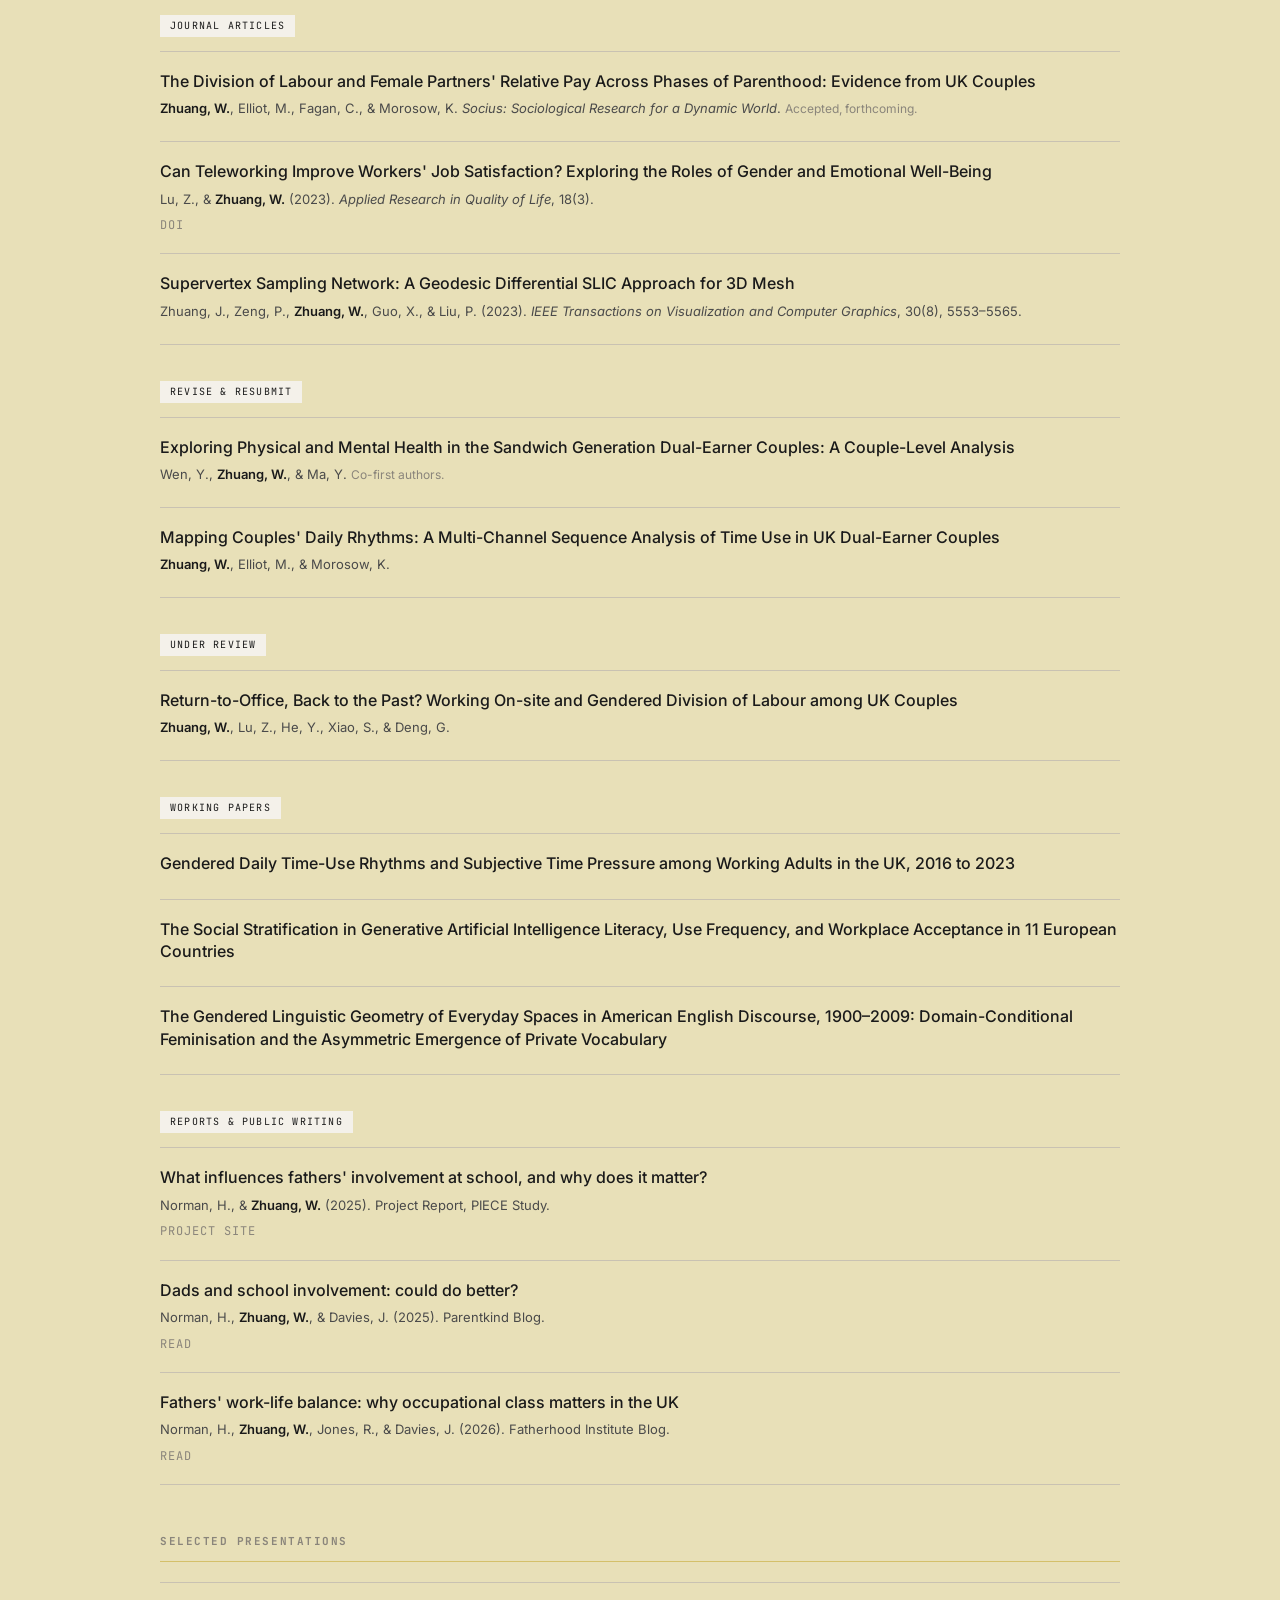
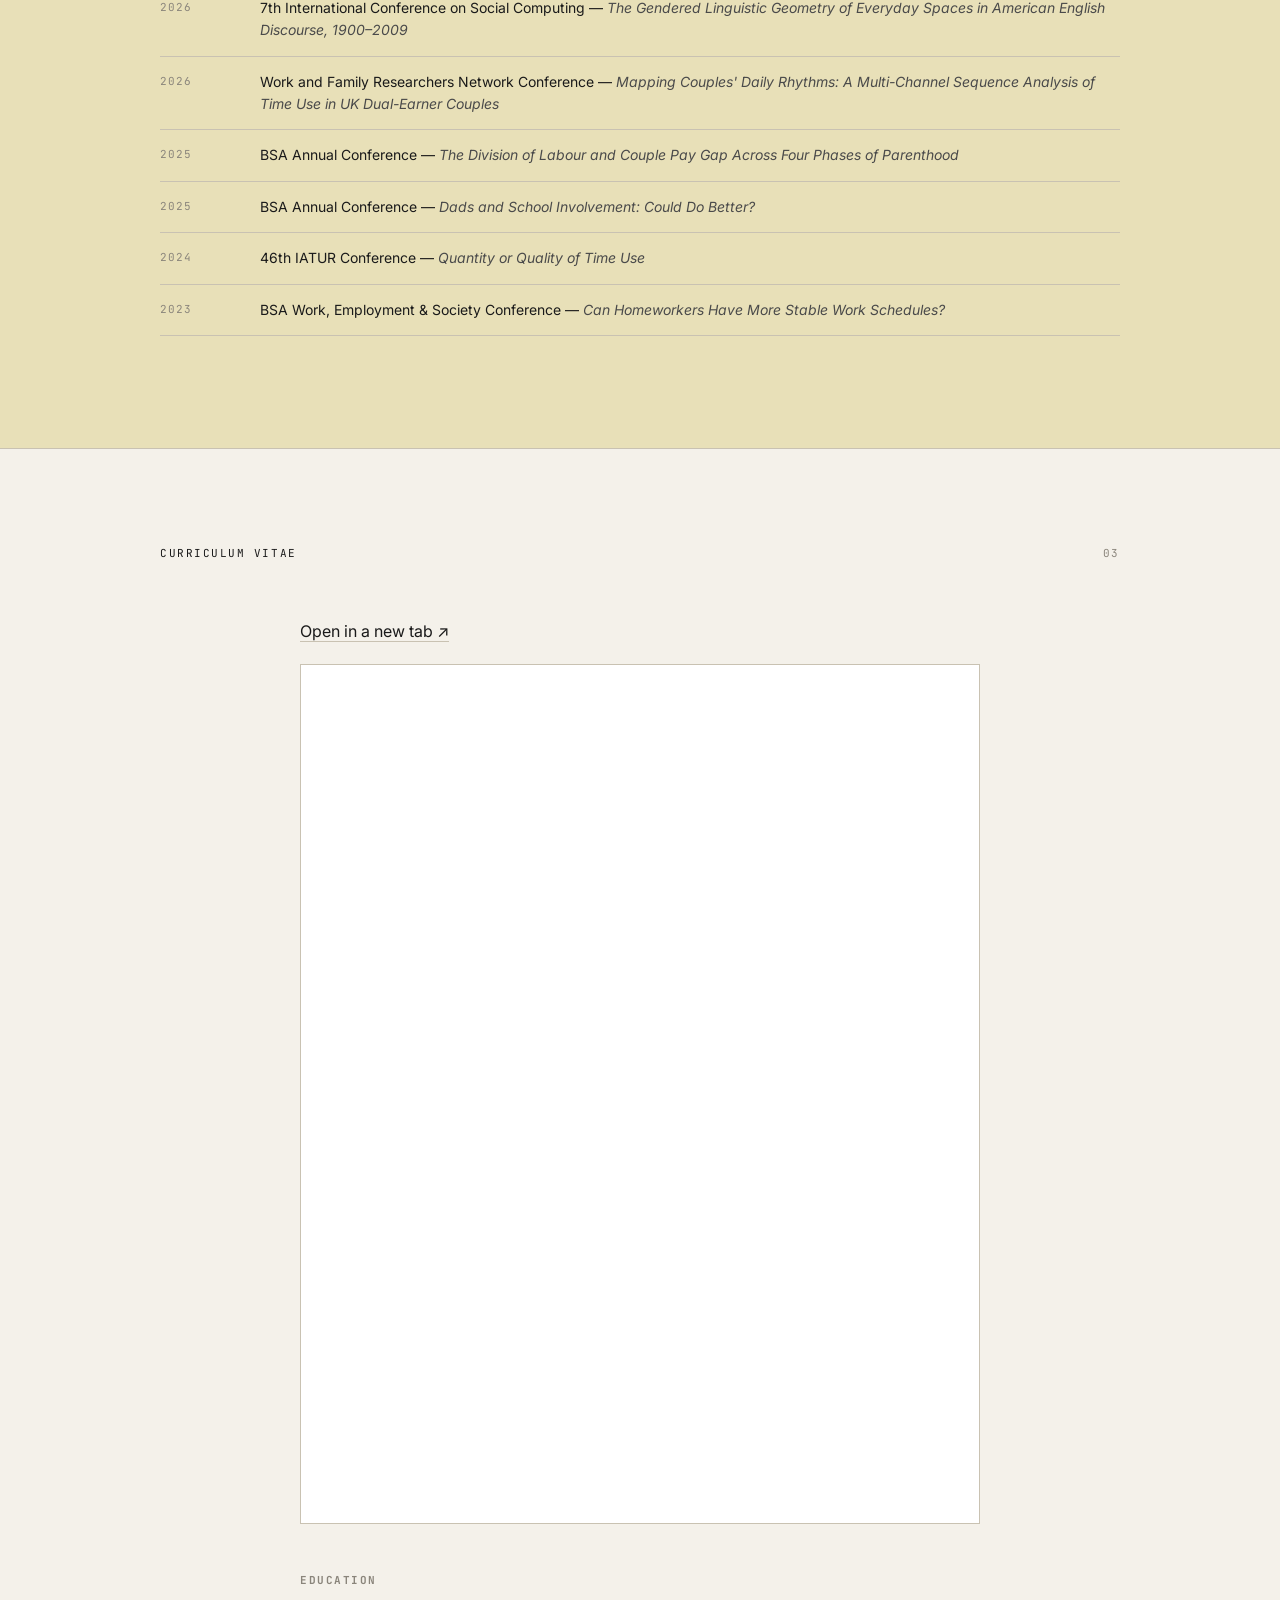
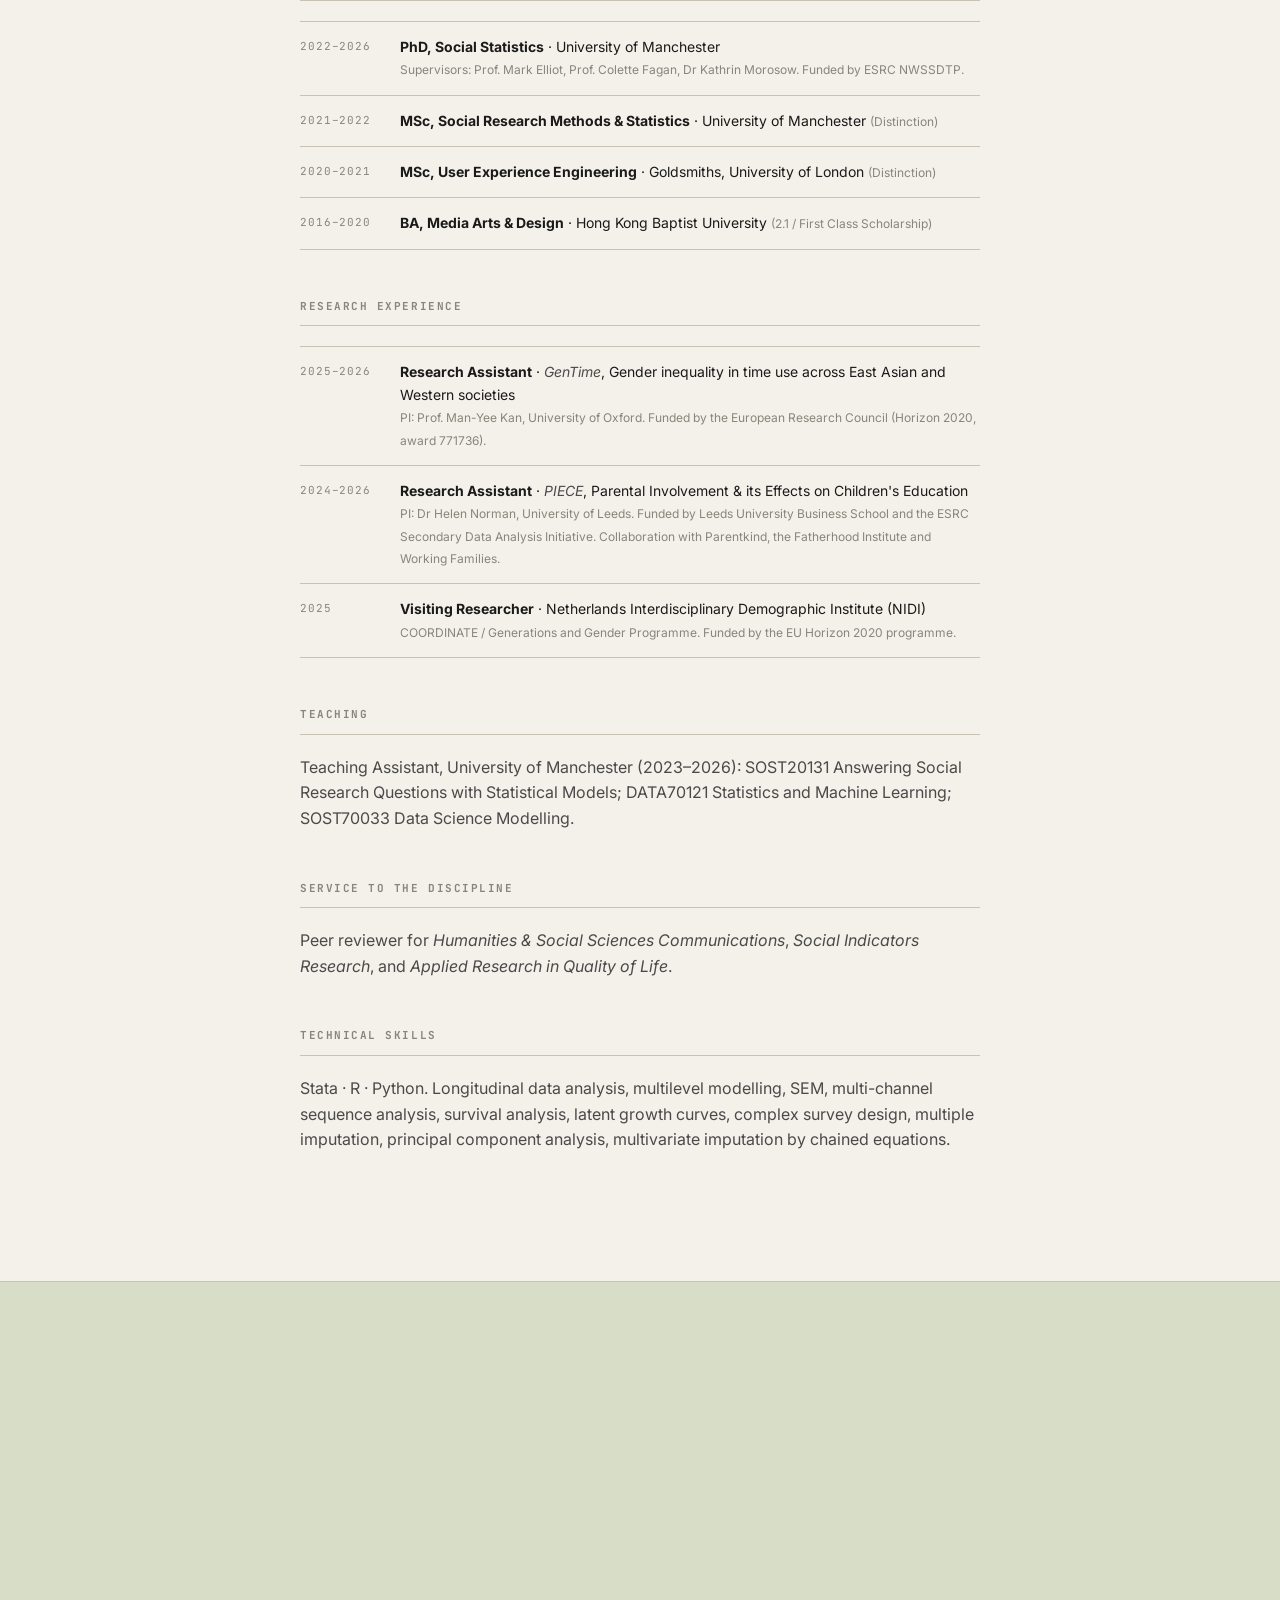
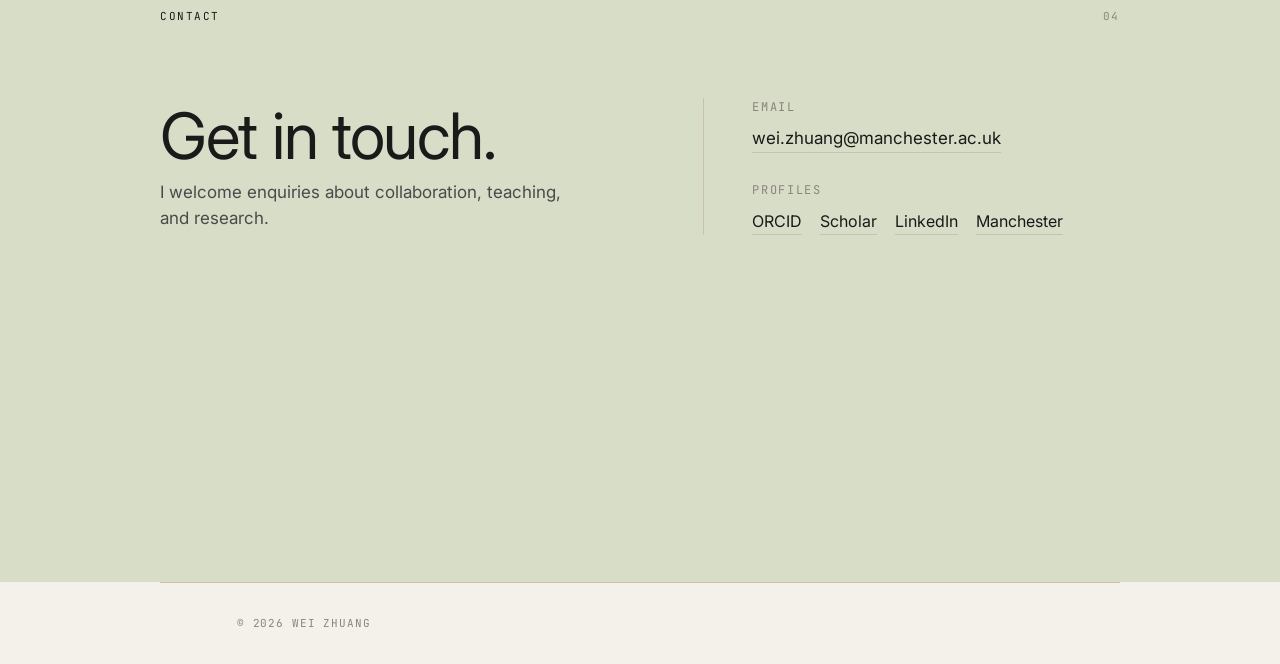
==== commit b3cb2485: "Update site from 2026 CV - Parenthood/relative-pay paper moved to accepted, forthcoming in Socius - " ====
--- a/index.html
+++ b/index.html
@@ -75,12 +75,16 @@
       </ul>
 
       <h3 class="subhead">Ongoing Research</h3>
-      <p>Alongside my doctoral work, I am developing a new strand of research on <em>AI literacy</em> and computational social science. Current projects include <em>The National-Level Media and Scholarly Contexts of Social Stratification in Generative Artificial Intelligence Literacy and Acceptance in Europe</em>, which examines how media coverage and scholarly discourse shape cross-national patterns of public engagement with generative AI. In parallel, I am using Natural Language Processing (NLP) to trace the development of gender attitudes in large-scale text corpora.</p>
+      <p>Alongside my doctoral work, I am developing a new strand of research on <em>AI literacy</em> and computational social science. One project examines the social stratification of generative AI literacy, use frequency, and workplace acceptance across eleven European countries. In parallel, I use Natural Language Processing to trace how gendered language around everyday spaces developed in American English discourse over the twentieth century.</p>
 
       <h3 class="subhead">Publications</h3>
 
       <div class="pub-group">
         <span class="pub-status">Journal Articles</span>
+        <article class="pub">
+          <p class="pub-title">The Division of Labour and Female Partners' Relative Pay Across Phases of Parenthood: Evidence from UK Couples</p>
+          <p class="pub-meta"><strong>Zhuang, W.</strong>, Elliot, M., Fagan, C., &amp; Morosow, K. <em>Socius: Sociological Research for a Dynamic World</em>. <span class="note">Accepted, forthcoming.</span></p>
+        </article>
         <article class="pub">
           <p class="pub-title">Can Teleworking Improve Workers' Job Satisfaction? Exploring the Roles of Gender and Emotional Well-Being</p>
           <p class="pub-meta">Lu, Z., &amp; <strong>Zhuang, W.</strong> (2023). <em>Applied Research in Quality of Life</em>, 18(3).</p>
@@ -95,24 +99,33 @@
       <div class="pub-group">
         <span class="pub-status">Revise &amp; Resubmit</span>
         <article class="pub">
-          <p class="pub-title">Working paper on division of labour and partners' relative pay across phases of parenthood (UK couples)</p>
-          <p class="pub-meta"><span class="note">Title withheld during review. Available on request.</span></p>
-        </article>
-        <article class="pub">
-          <p class="pub-title">Working paper on physical and mental health among sandwich-generation dual-earner couples</p>
-          <p class="pub-meta"><span class="note">Co-first authored. Title withheld during review. Available on request.</span></p>
-        </article>
-        <article class="pub">
-          <p class="pub-title">Working paper on couples' daily time-use rhythms (multi-channel sequence analysis, UK)</p>
-          <p class="pub-meta"><span class="note">Title withheld during review. Available on request.</span></p>
+          <p class="pub-title">Exploring Physical and Mental Health in the Sandwich Generation Dual-Earner Couples: A Couple-Level Analysis</p>
+          <p class="pub-meta">Wen, Y., <strong>Zhuang, W.</strong>, &amp; Ma, Y. <span class="note">Co-first authors.</span></p>
+        </article>
+        <article class="pub">
+          <p class="pub-title">Mapping Couples' Daily Rhythms: A Multi-Channel Sequence Analysis of Time Use in UK Dual-Earner Couples</p>
+          <p class="pub-meta"><strong>Zhuang, W.</strong>, Elliot, M., &amp; Morosow, K.</p>
         </article>
       </div>
 
       <div class="pub-group">
         <span class="pub-status">Under Review</span>
         <article class="pub">
-          <p class="pub-title">Working paper on return-to-office and gendered division of labour (UK couples)</p>
-          <p class="pub-meta"><span class="note">Title withheld during review. Available on request.</span></p>
+          <p class="pub-title">Return-to-Office, Back to the Past? Working On-site and Gendered Division of Labour among UK Couples</p>
+          <p class="pub-meta"><strong>Zhuang, W.</strong>, Lu, Z., He, Y., Xiao, S., &amp; Deng, G.</p>
+        </article>
+      </div>
+
+      <div class="pub-group">
+        <span class="pub-status">Working Papers</span>
+        <article class="pub">
+          <p class="pub-title">Gendered Daily Time-Use Rhythms and Subjective Time Pressure among Working Adults in the UK, 2016 to 2023</p>
+        </article>
+        <article class="pub">
+          <p class="pub-title">The Social Stratification in Generative Artificial Intelligence Literacy, Use Frequency, and Workplace Acceptance in 11 European Countries</p>
+        </article>
+        <article class="pub">
+          <p class="pub-title">The Gendered Linguistic Geometry of Everyday Spaces in American English Discourse, 1900–2009: Domain-Conditional Feminisation and the Asymmetric Emergence of Private Vocabulary</p>
         </article>
       </div>
 
@@ -128,10 +141,17 @@
           <p class="pub-meta">Norman, H., <strong>Zhuang, W.</strong>, &amp; Davies, J. (2025). Parentkind Blog.</p>
           <p class="pub-links"><a href="https://www.parentkind.org.uk/about-us/news-and-blogs/blog/dads-and-school-involvement-could-do-better" target="_blank" rel="noopener">Read</a></p>
         </article>
+        <article class="pub">
+          <p class="pub-title">Fathers' work-life balance: why occupational class matters in the UK</p>
+          <p class="pub-meta">Norman, H., <strong>Zhuang, W.</strong>, Jones, R., &amp; Davies, J. (2026). Fatherhood Institute Blog.</p>
+          <p class="pub-links"><a href="https://www.fatherhoodinstitute.org/post/fathers-work-life-balance" target="_blank" rel="noopener">Read</a></p>
+        </article>
       </div>
 
       <h3 class="subhead">Selected Presentations</h3>
       <ul class="talks">
+        <li><span class="yr">2026</span><span>7th International Conference on Social Computing — <em>The Gendered Linguistic Geometry of Everyday Spaces in American English Discourse, 1900–2009</em></span></li>
+        <li><span class="yr">2026</span><span>Work and Family Researchers Network Conference — <em>Mapping Couples' Daily Rhythms: A Multi-Channel Sequence Analysis of Time Use in UK Dual-Earner Couples</em></span></li>
         <li><span class="yr">2025</span><span>BSA Annual Conference — <em>The Division of Labour and Couple Pay Gap Across Four Phases of Parenthood</em></span></li>
         <li><span class="yr">2025</span><span>BSA Annual Conference — <em>Dads and School Involvement: Could Do Better?</em></span></li>
         <li><span class="yr">2024</span><span>46th IATUR Conference — <em>Quantity or Quality of Time Use</em></span></li>
@@ -162,11 +182,21 @@
           <li><span class="yr">2016–2020</span><span><strong>BA, Media Arts &amp; Design</strong> · Hong Kong Baptist University <span class="note">(2.1 / First Class Scholarship)</span></span></li>
         </ul>
 
+        <h3 class="subhead">Research Experience</h3>
+        <ul class="timeline">
+          <li><span class="yr">2025–2026</span><span><strong>Research Assistant</strong> · <em>GenTime</em>, Gender inequality in time use across East Asian and Western societies<br><span class="note">PI: Prof. Man-Yee Kan, University of Oxford. Funded by the European Research Council (Horizon 2020, award 771736).</span></span></li>
+          <li><span class="yr">2024–2026</span><span><strong>Research Assistant</strong> · <em>PIECE</em>, Parental Involvement &amp; its Effects on Children's Education<br><span class="note">PI: Dr Helen Norman, University of Leeds. Funded by Leeds University Business School and the ESRC Secondary Data Analysis Initiative. Collaboration with Parentkind, the Fatherhood Institute and Working Families.</span></span></li>
+          <li><span class="yr">2025</span><span><strong>Visiting Researcher</strong> · Netherlands Interdisciplinary Demographic Institute (NIDI)<br><span class="note">COORDINATE / Generations and Gender Programme. Funded by the EU Horizon 2020 programme.</span></span></li>
+        </ul>
+
         <h3 class="subhead">Teaching</h3>
         <p class="soft">Teaching Assistant, University of Manchester (2023–2026): SOST20131 Answering Social Research Questions with Statistical Models; DATA70121 Statistics and Machine Learning; SOST70033 Data Science Modelling.</p>
 
+        <h3 class="subhead">Service to the Discipline</h3>
+        <p class="soft">Peer reviewer for <em>Humanities &amp; Social Sciences Communications</em>, <em>Social Indicators Research</em>, and <em>Applied Research in Quality of Life</em>.</p>
+
         <h3 class="subhead">Technical Skills</h3>
-        <p class="soft">Stata · R · Python. Longitudinal data analysis, multilevel modelling, SEM, multi-channel sequence analysis, survival analysis, latent growth curves, complex survey design, multiple imputation.</p>
+        <p class="soft">Stata · R · Python. Longitudinal data analysis, multilevel modelling, SEM, multi-channel sequence analysis, survival analysis, latent growth curves, complex survey design, multiple imputation, principal component analysis, multivariate imputation by chained equations.</p>
       </div>
     </div>
   </section>
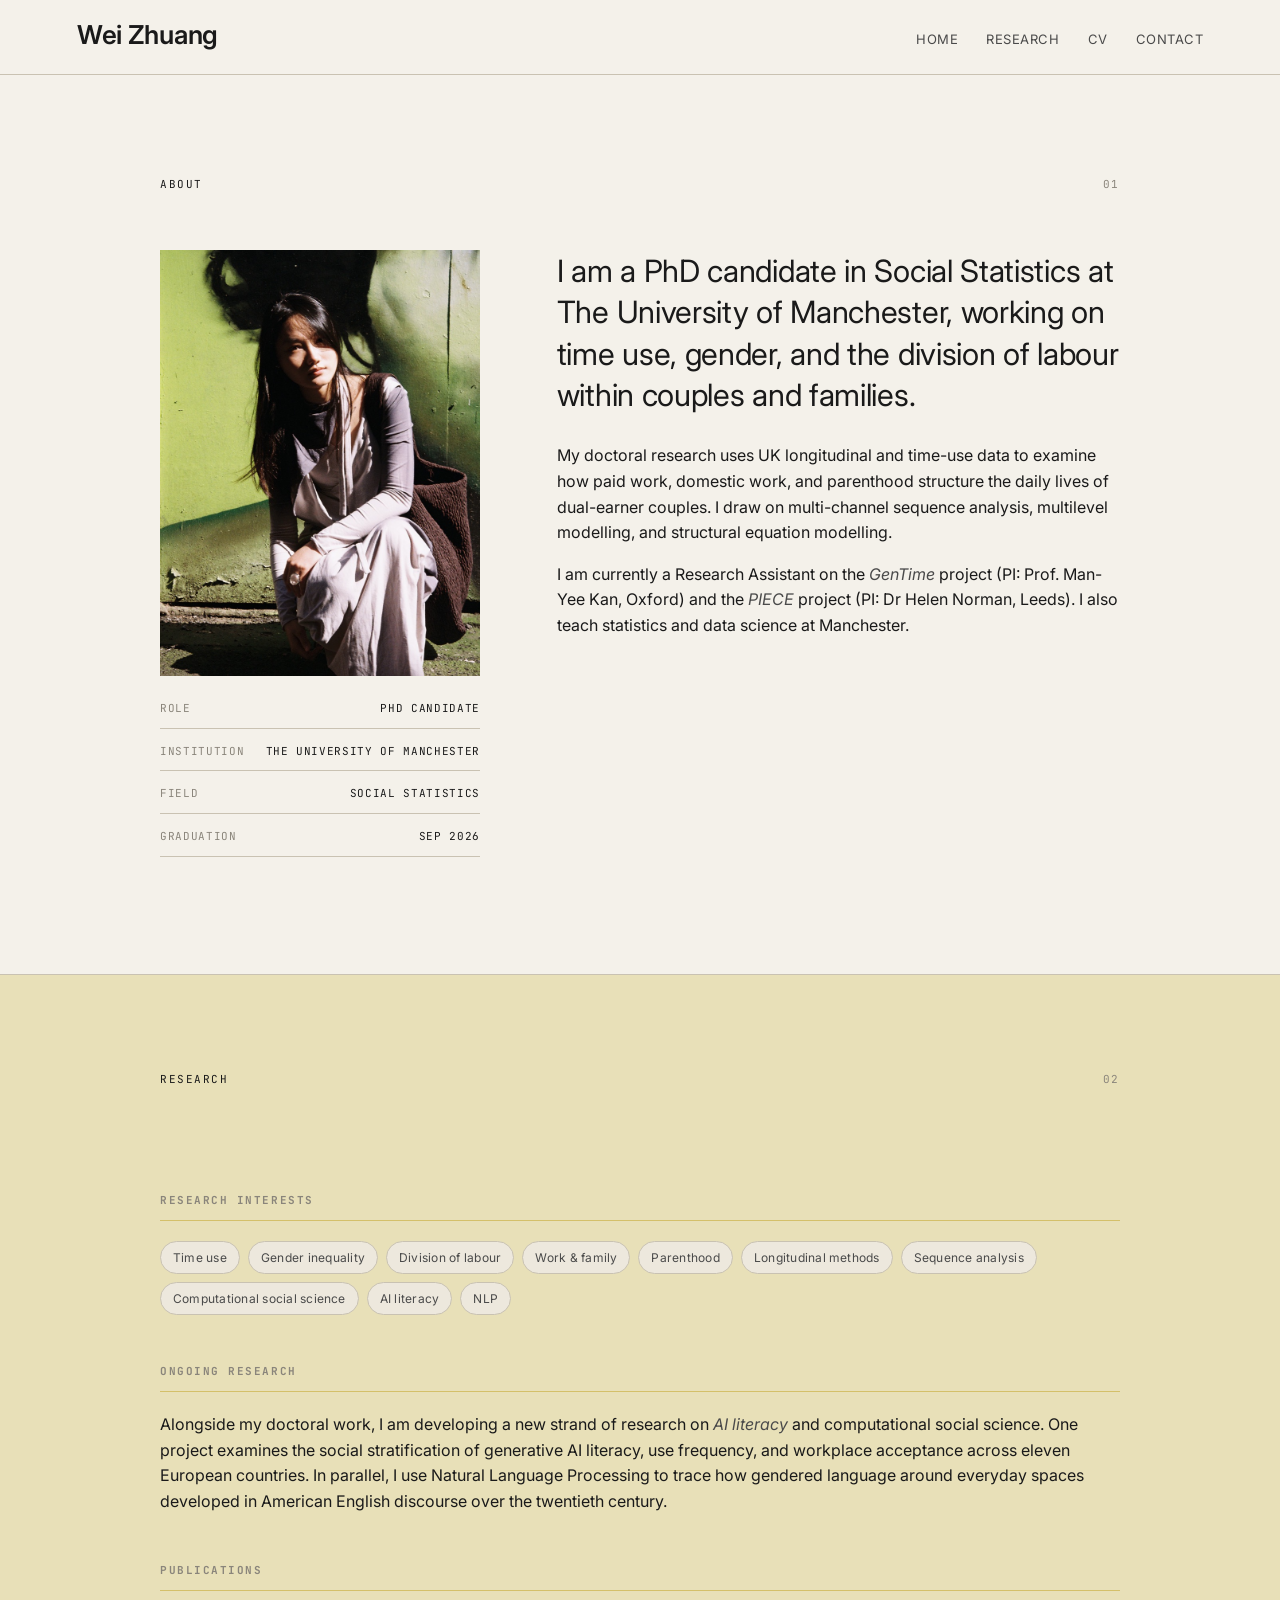
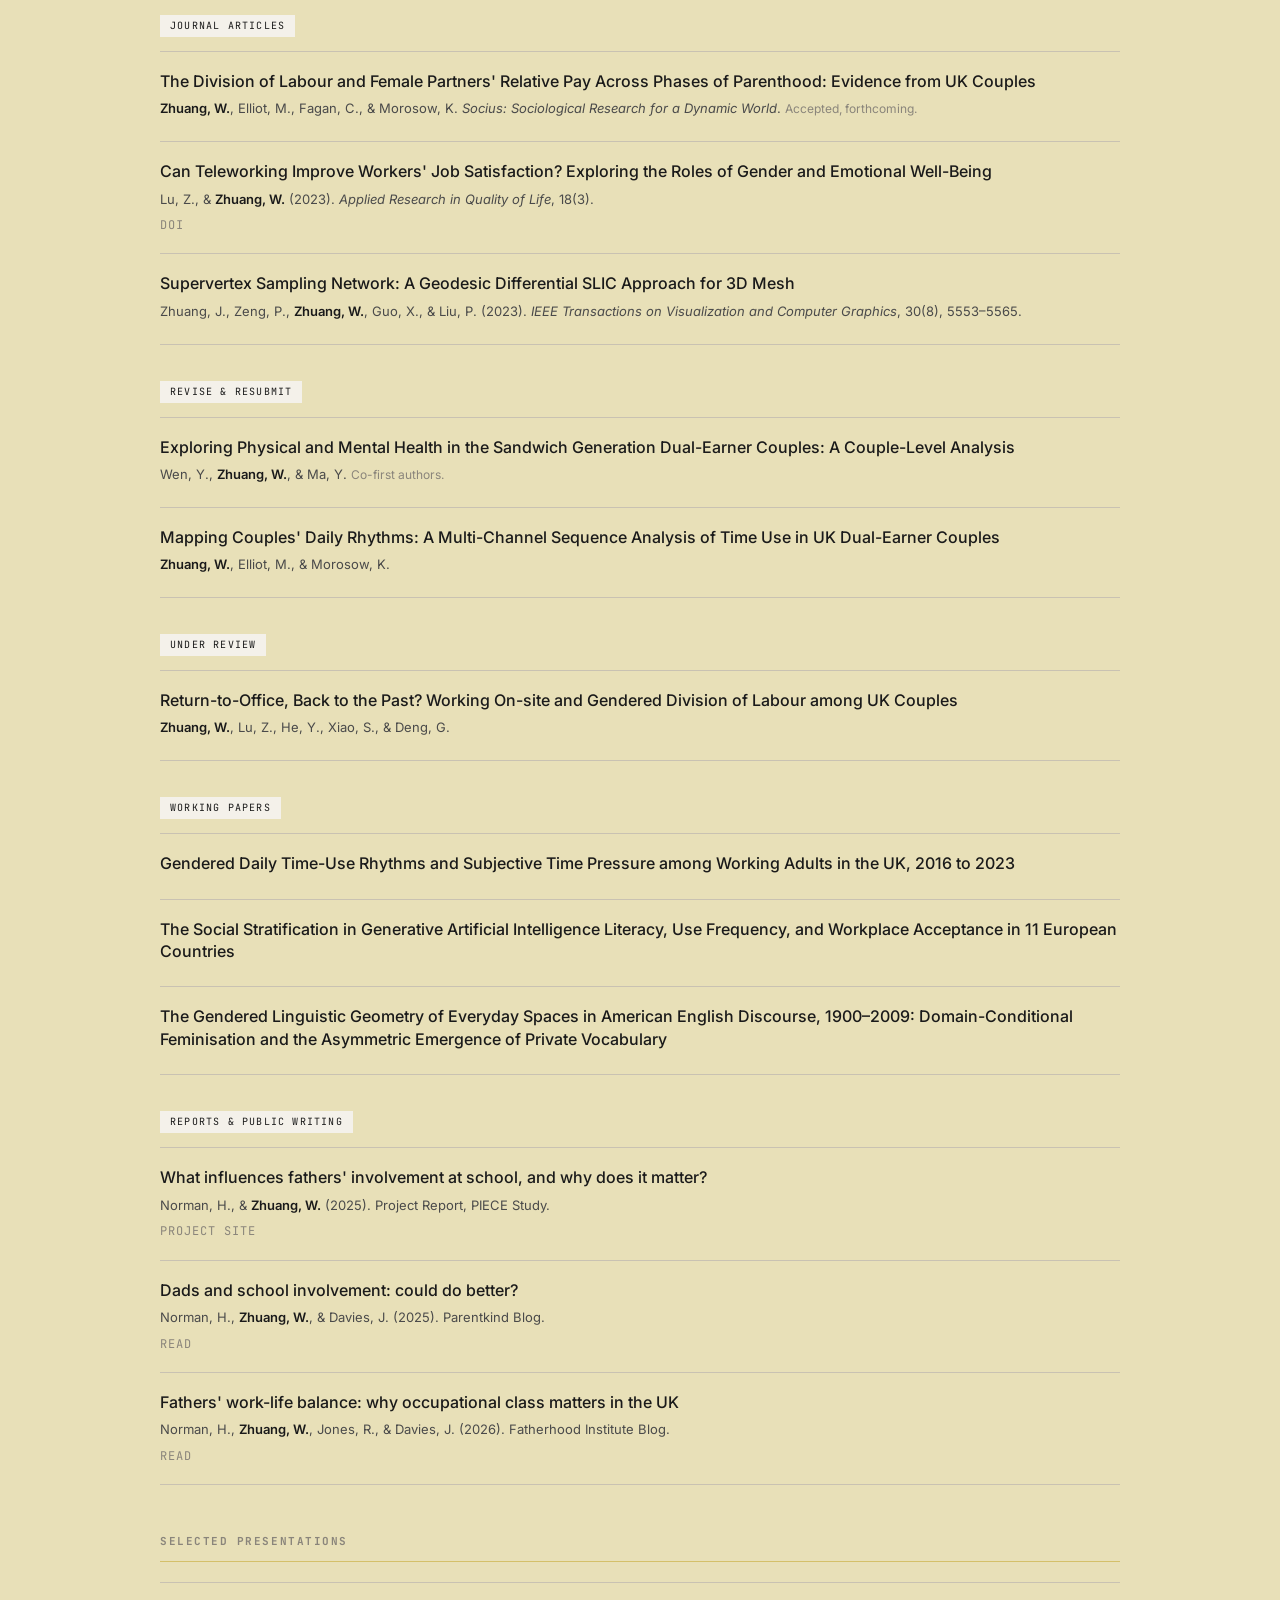
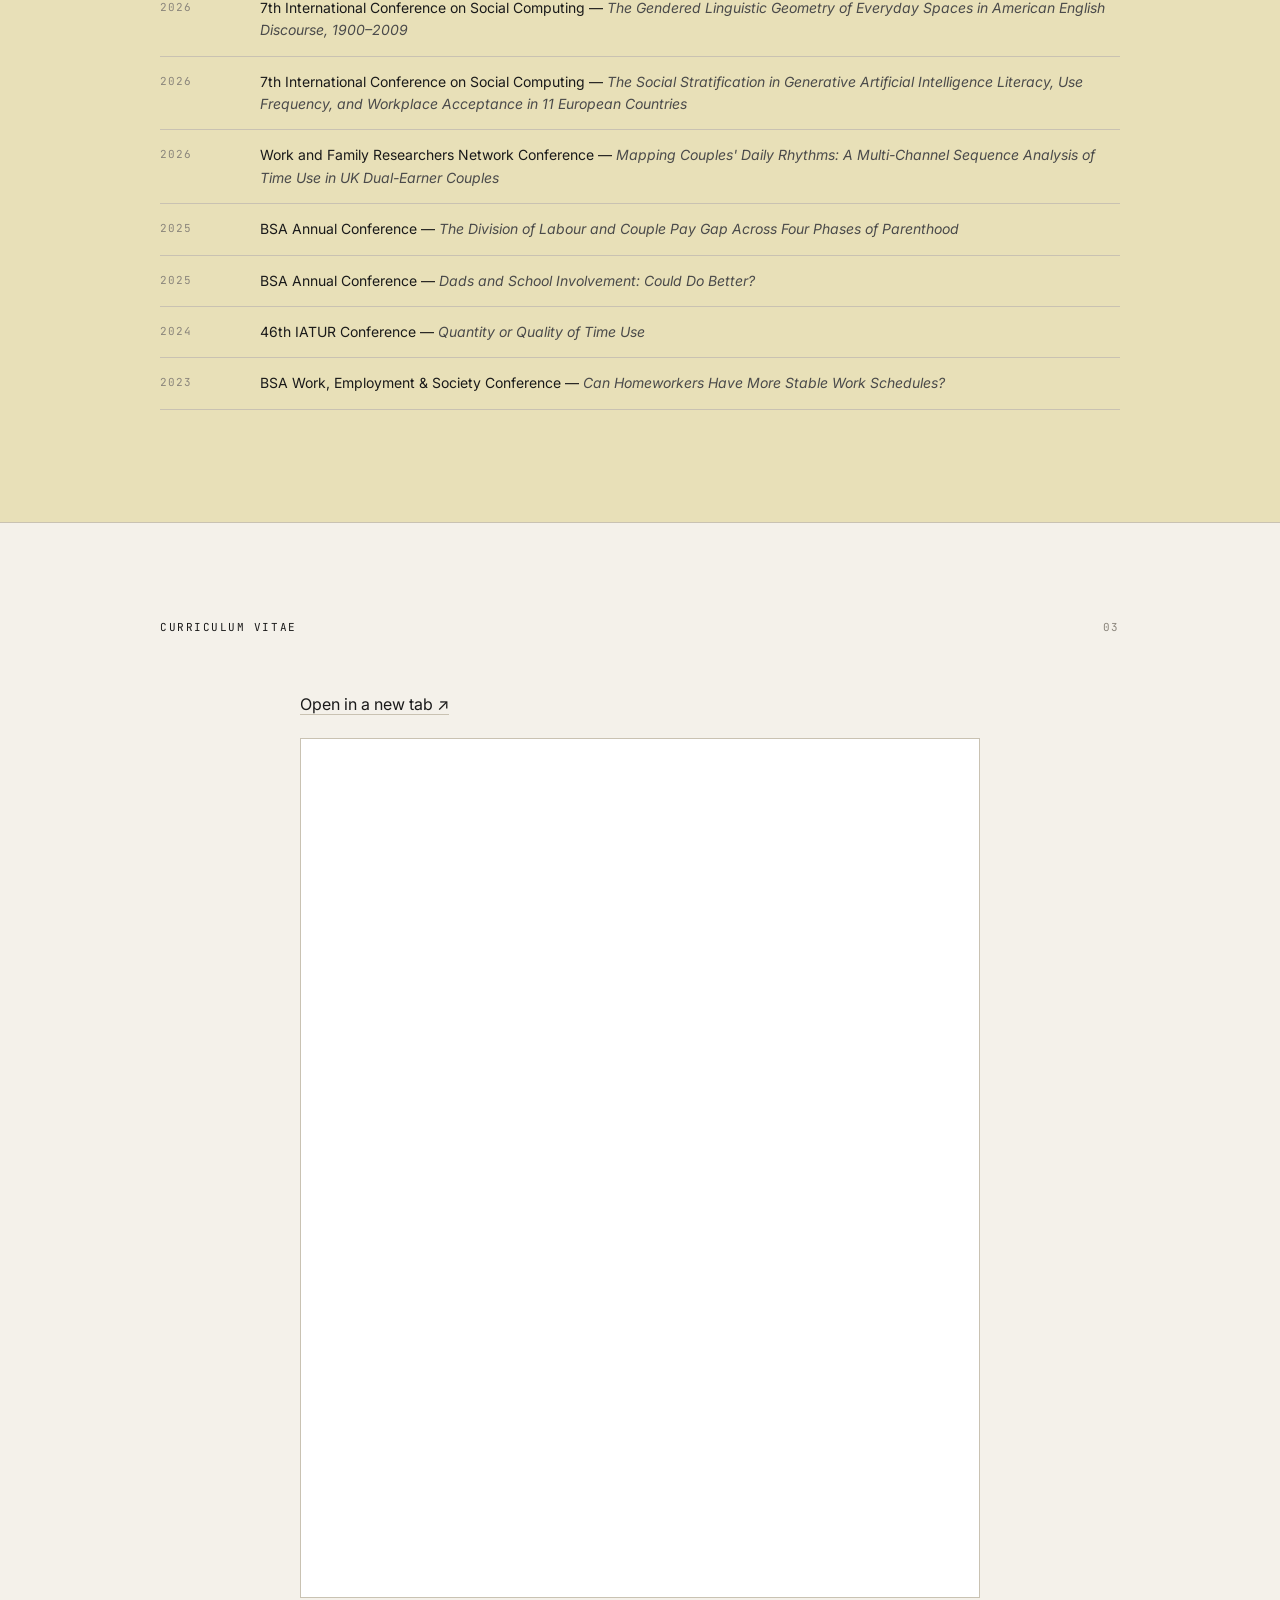
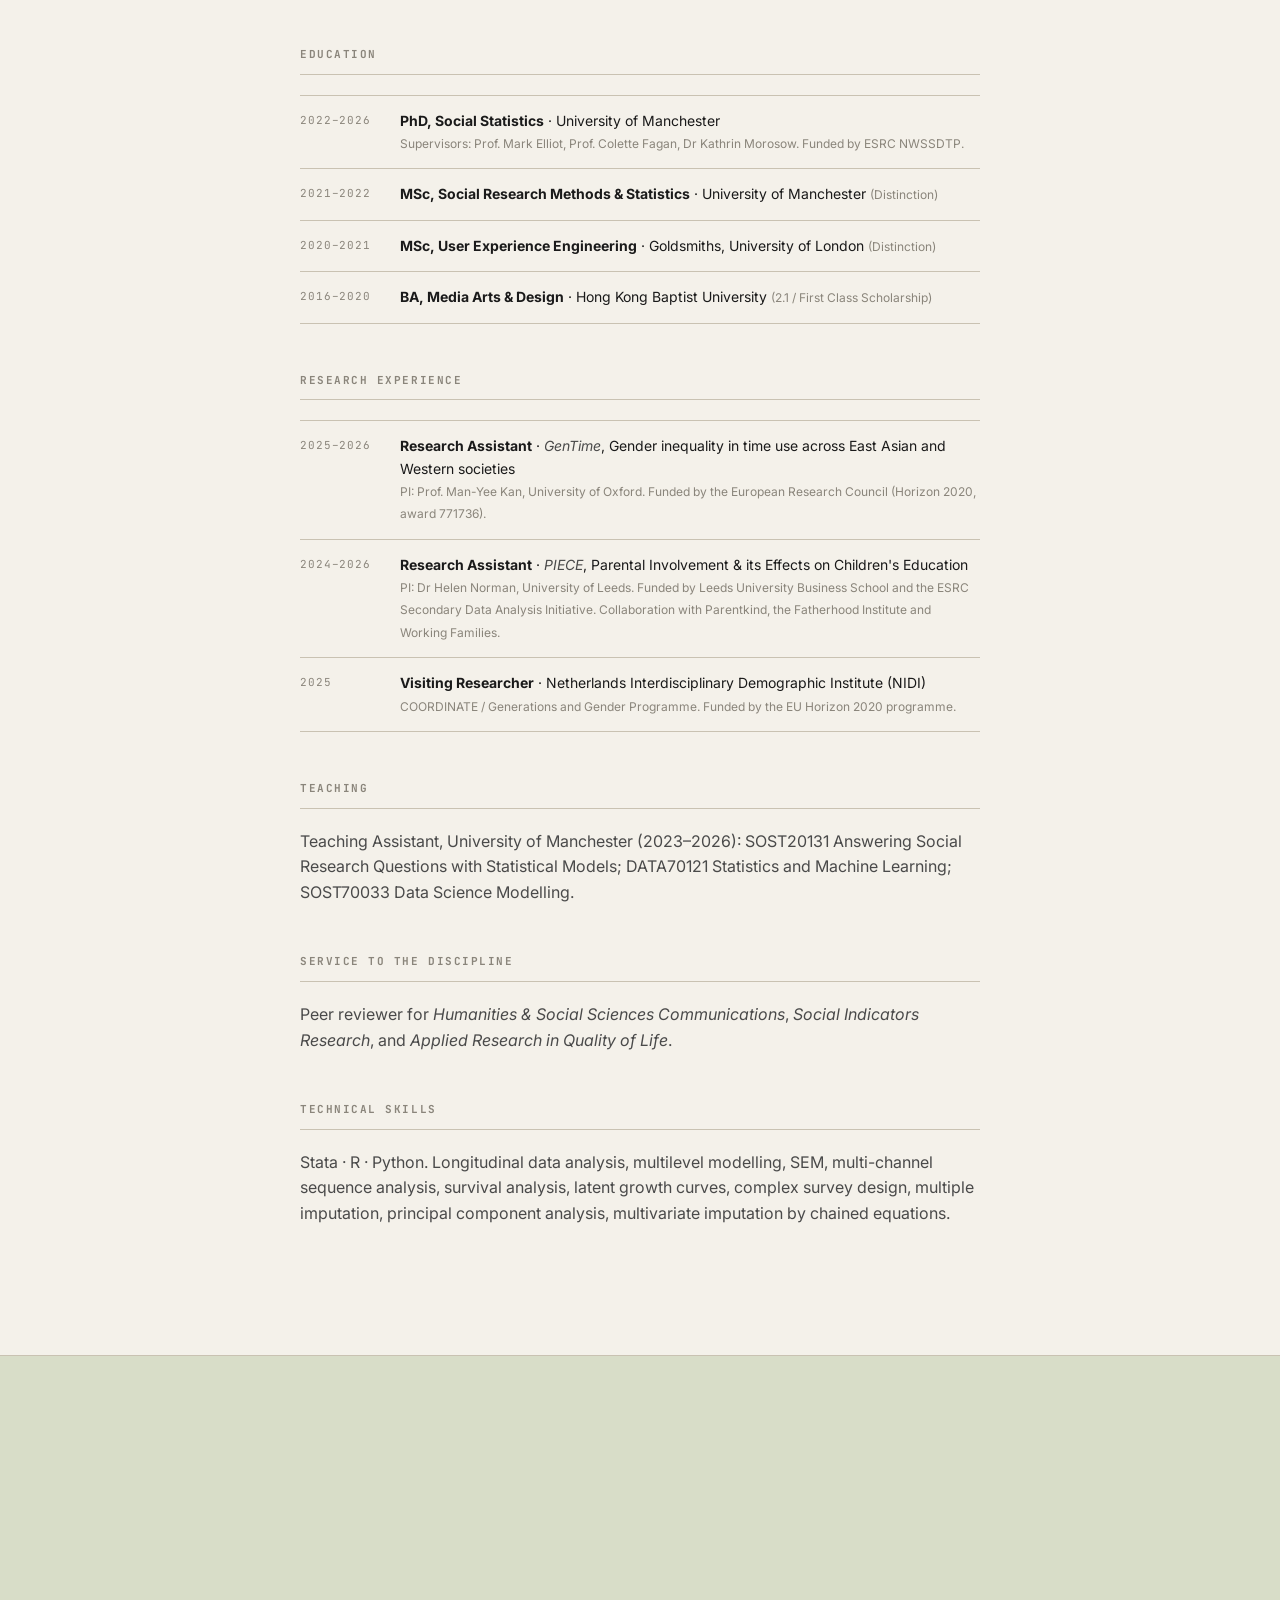
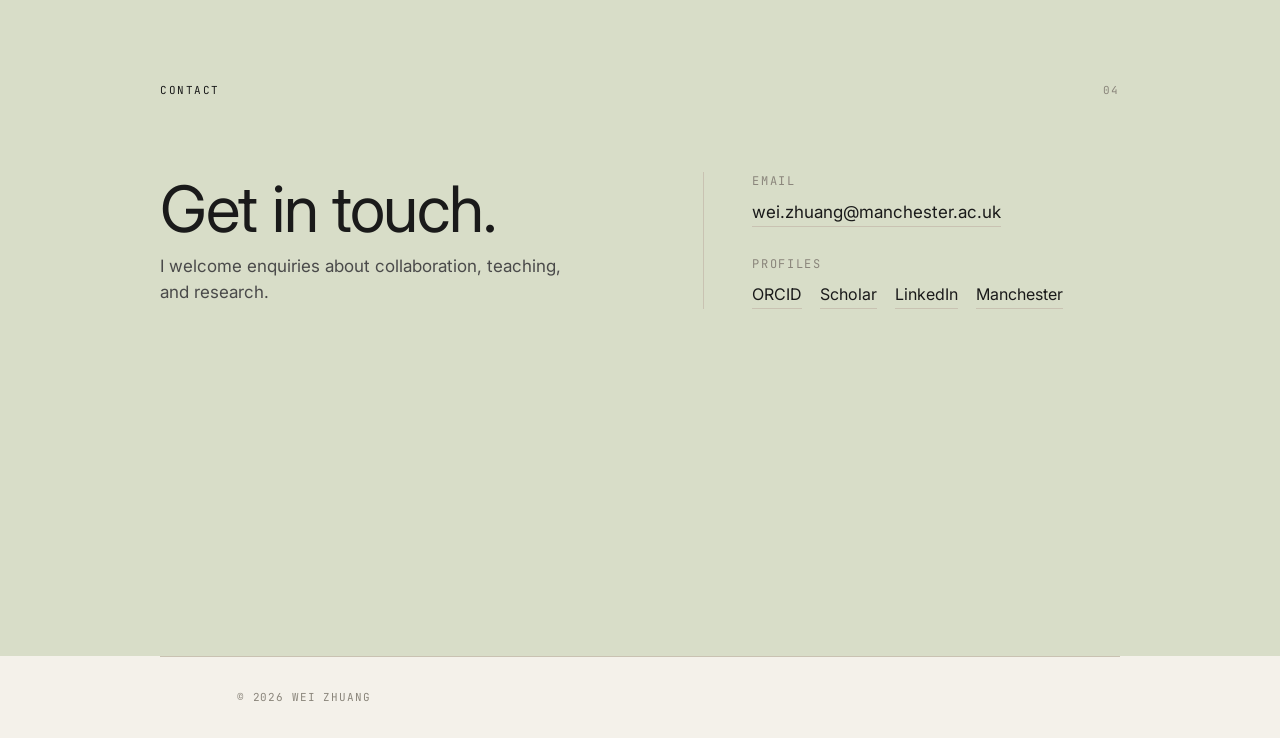
==== commit 12e2a6d2: "Use exported CV PDF and add second Social Computing paper Replace cv.pdf with the author's own expor" ====
--- a/index.html
+++ b/index.html
@@ -151,6 +151,7 @@
       <h3 class="subhead">Selected Presentations</h3>
       <ul class="talks">
         <li><span class="yr">2026</span><span>7th International Conference on Social Computing — <em>The Gendered Linguistic Geometry of Everyday Spaces in American English Discourse, 1900–2009</em></span></li>
+        <li><span class="yr">2026</span><span>7th International Conference on Social Computing — <em>The Social Stratification in Generative Artificial Intelligence Literacy, Use Frequency, and Workplace Acceptance in 11 European Countries</em></span></li>
         <li><span class="yr">2026</span><span>Work and Family Researchers Network Conference — <em>Mapping Couples' Daily Rhythms: A Multi-Channel Sequence Analysis of Time Use in UK Dual-Earner Couples</em></span></li>
         <li><span class="yr">2025</span><span>BSA Annual Conference — <em>The Division of Labour and Couple Pay Gap Across Four Phases of Parenthood</em></span></li>
         <li><span class="yr">2025</span><span>BSA Annual Conference — <em>Dads and School Involvement: Could Do Better?</em></span></li>
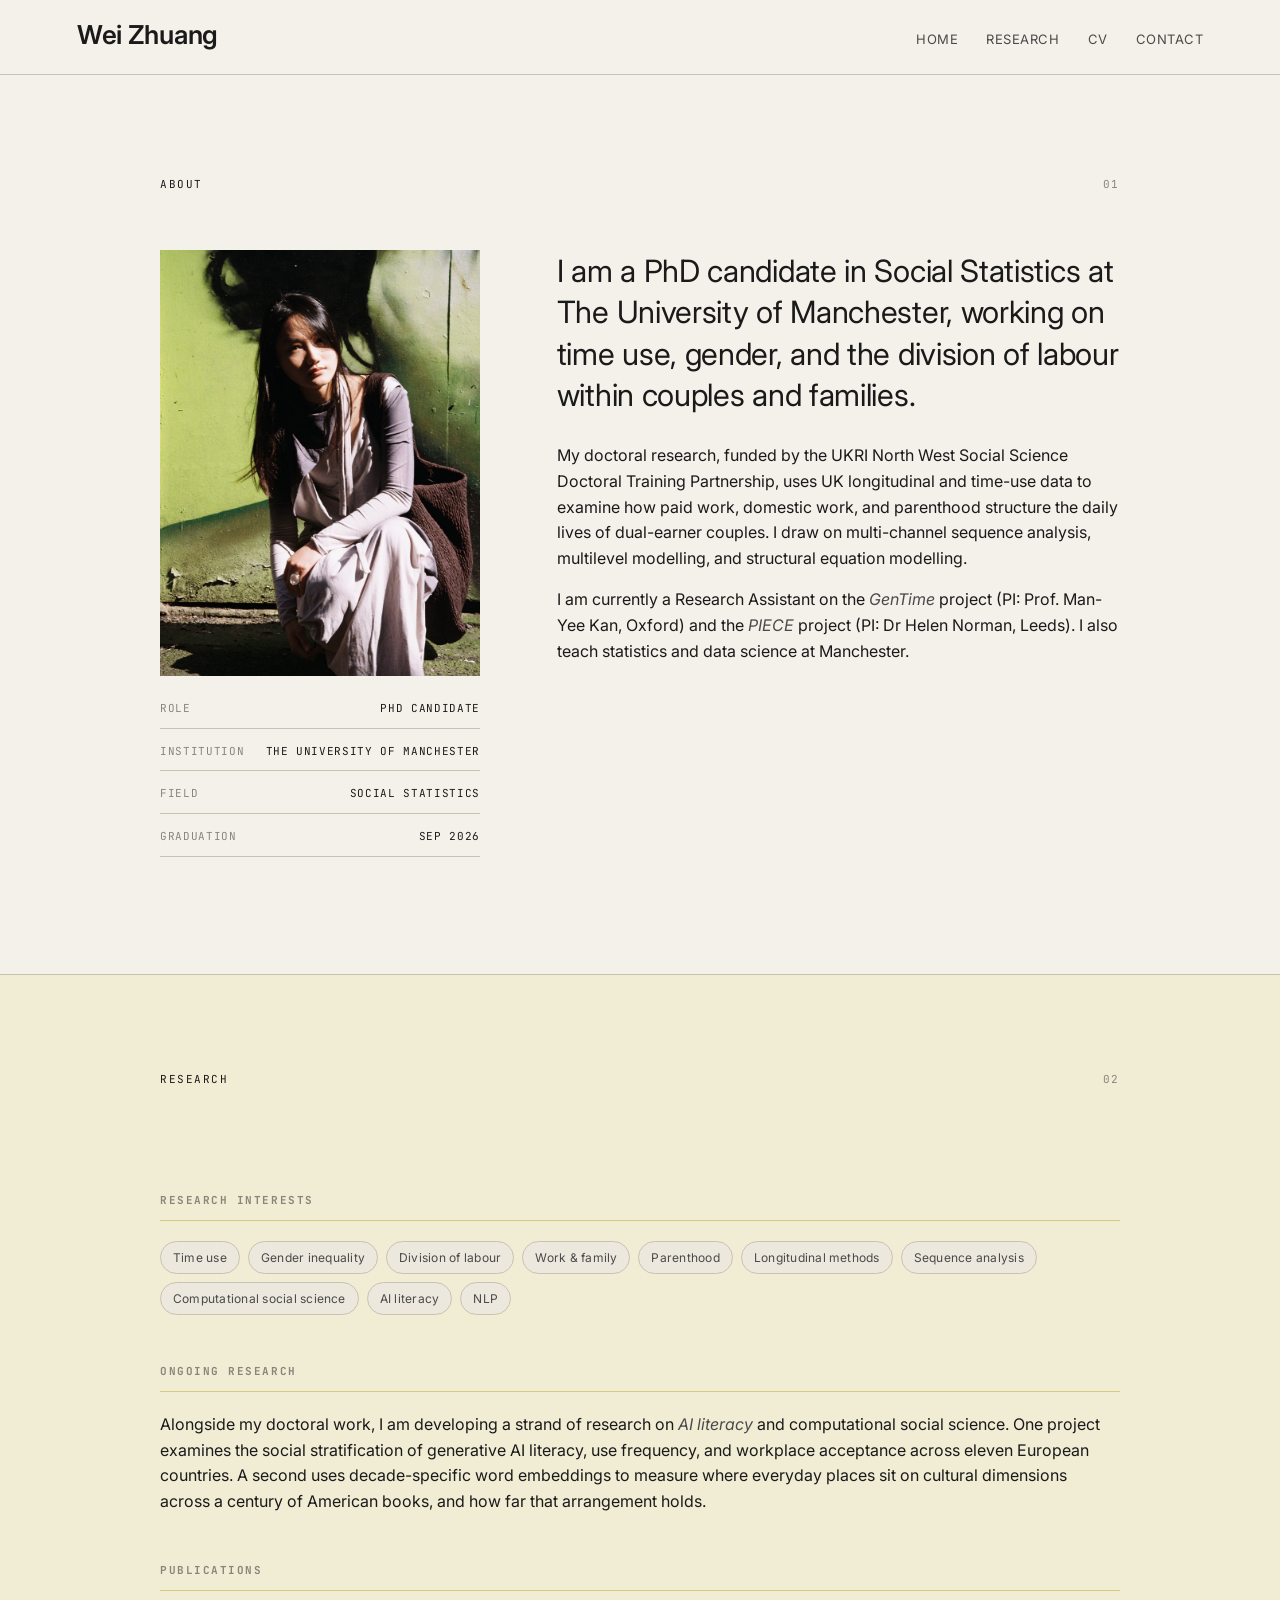
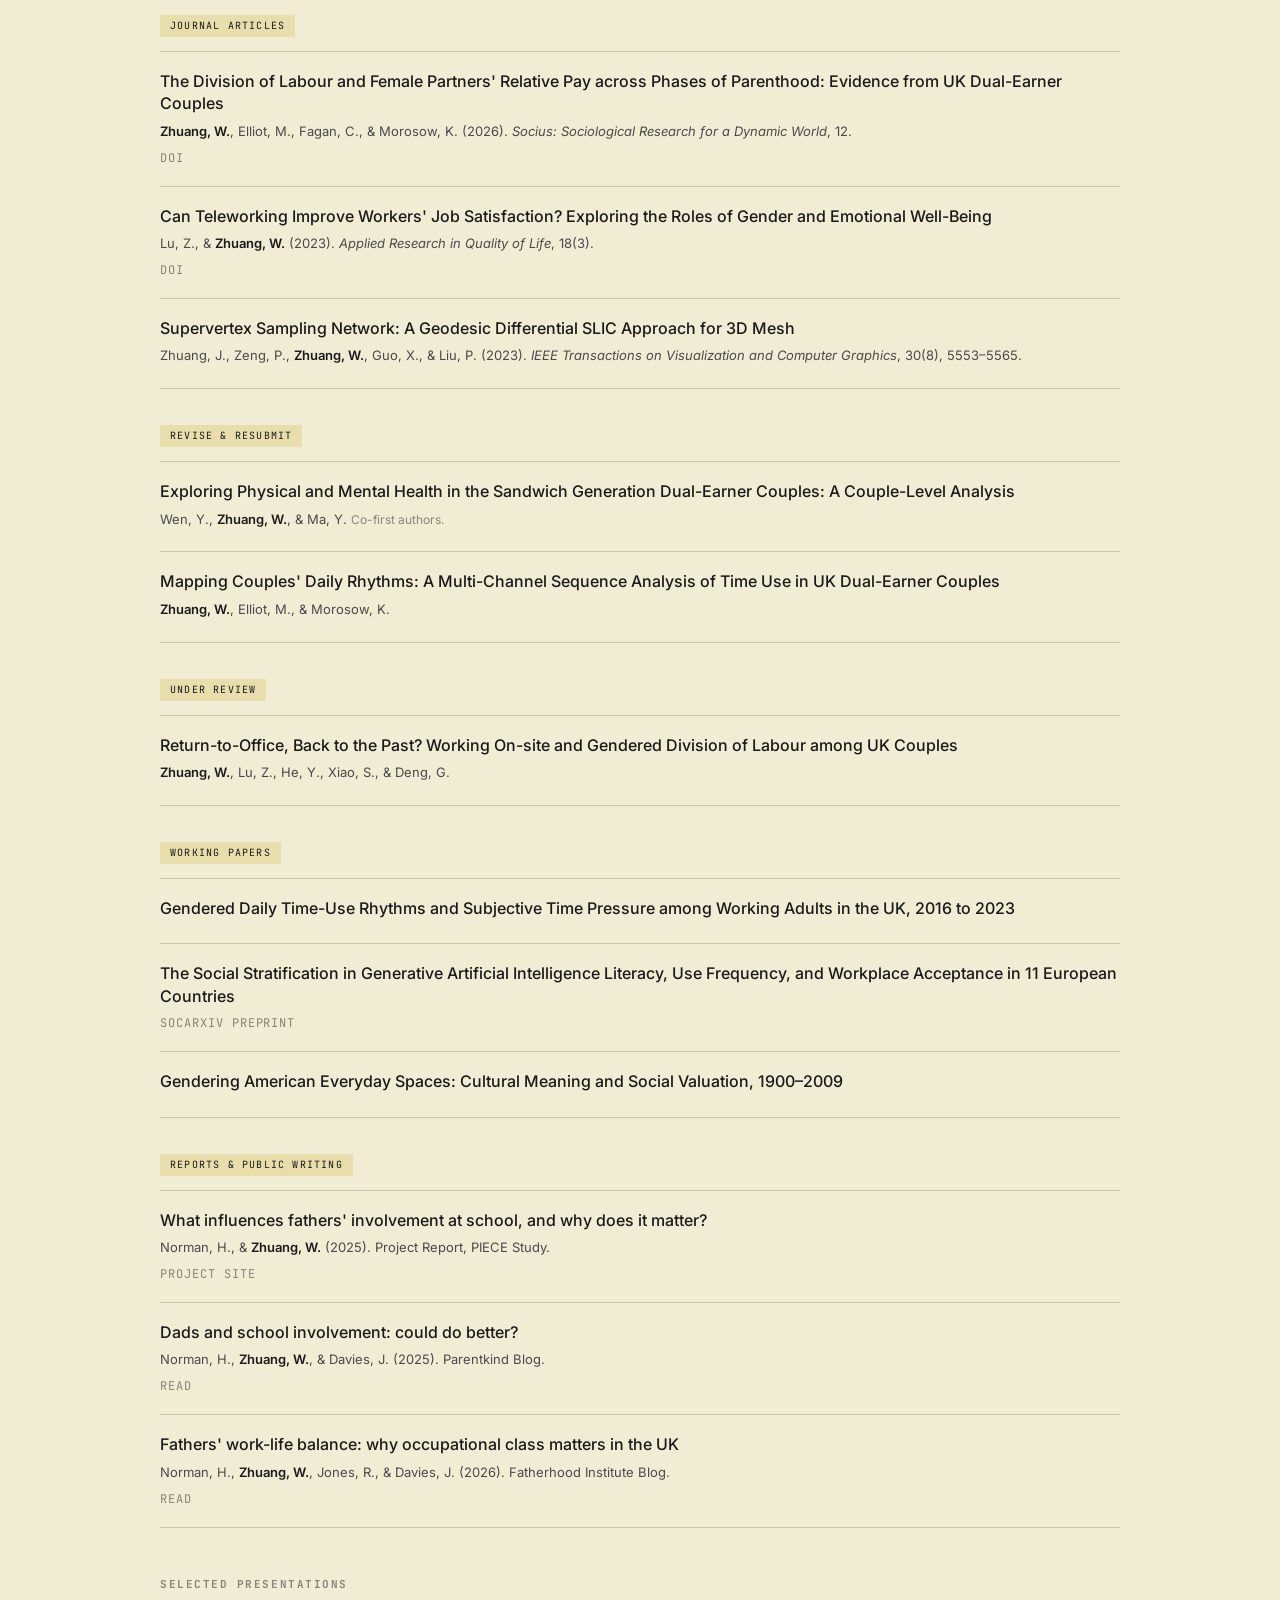
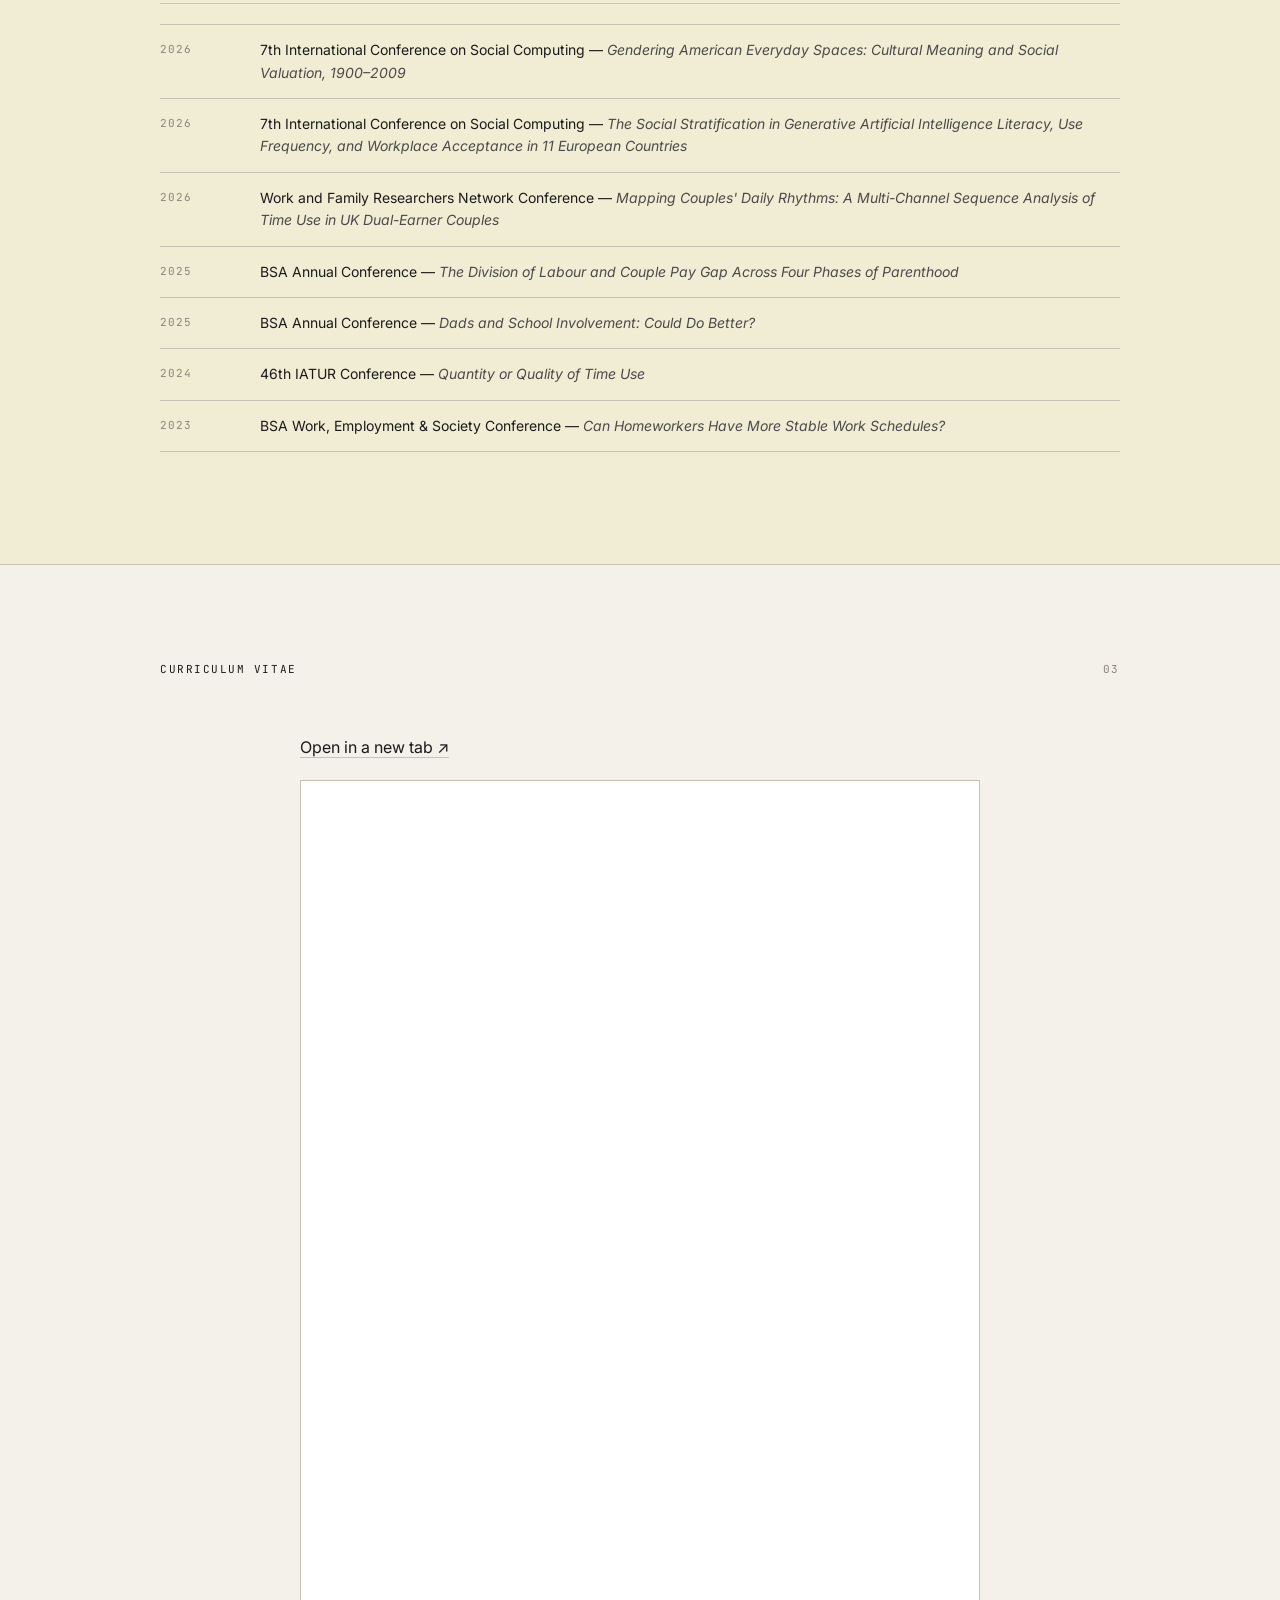
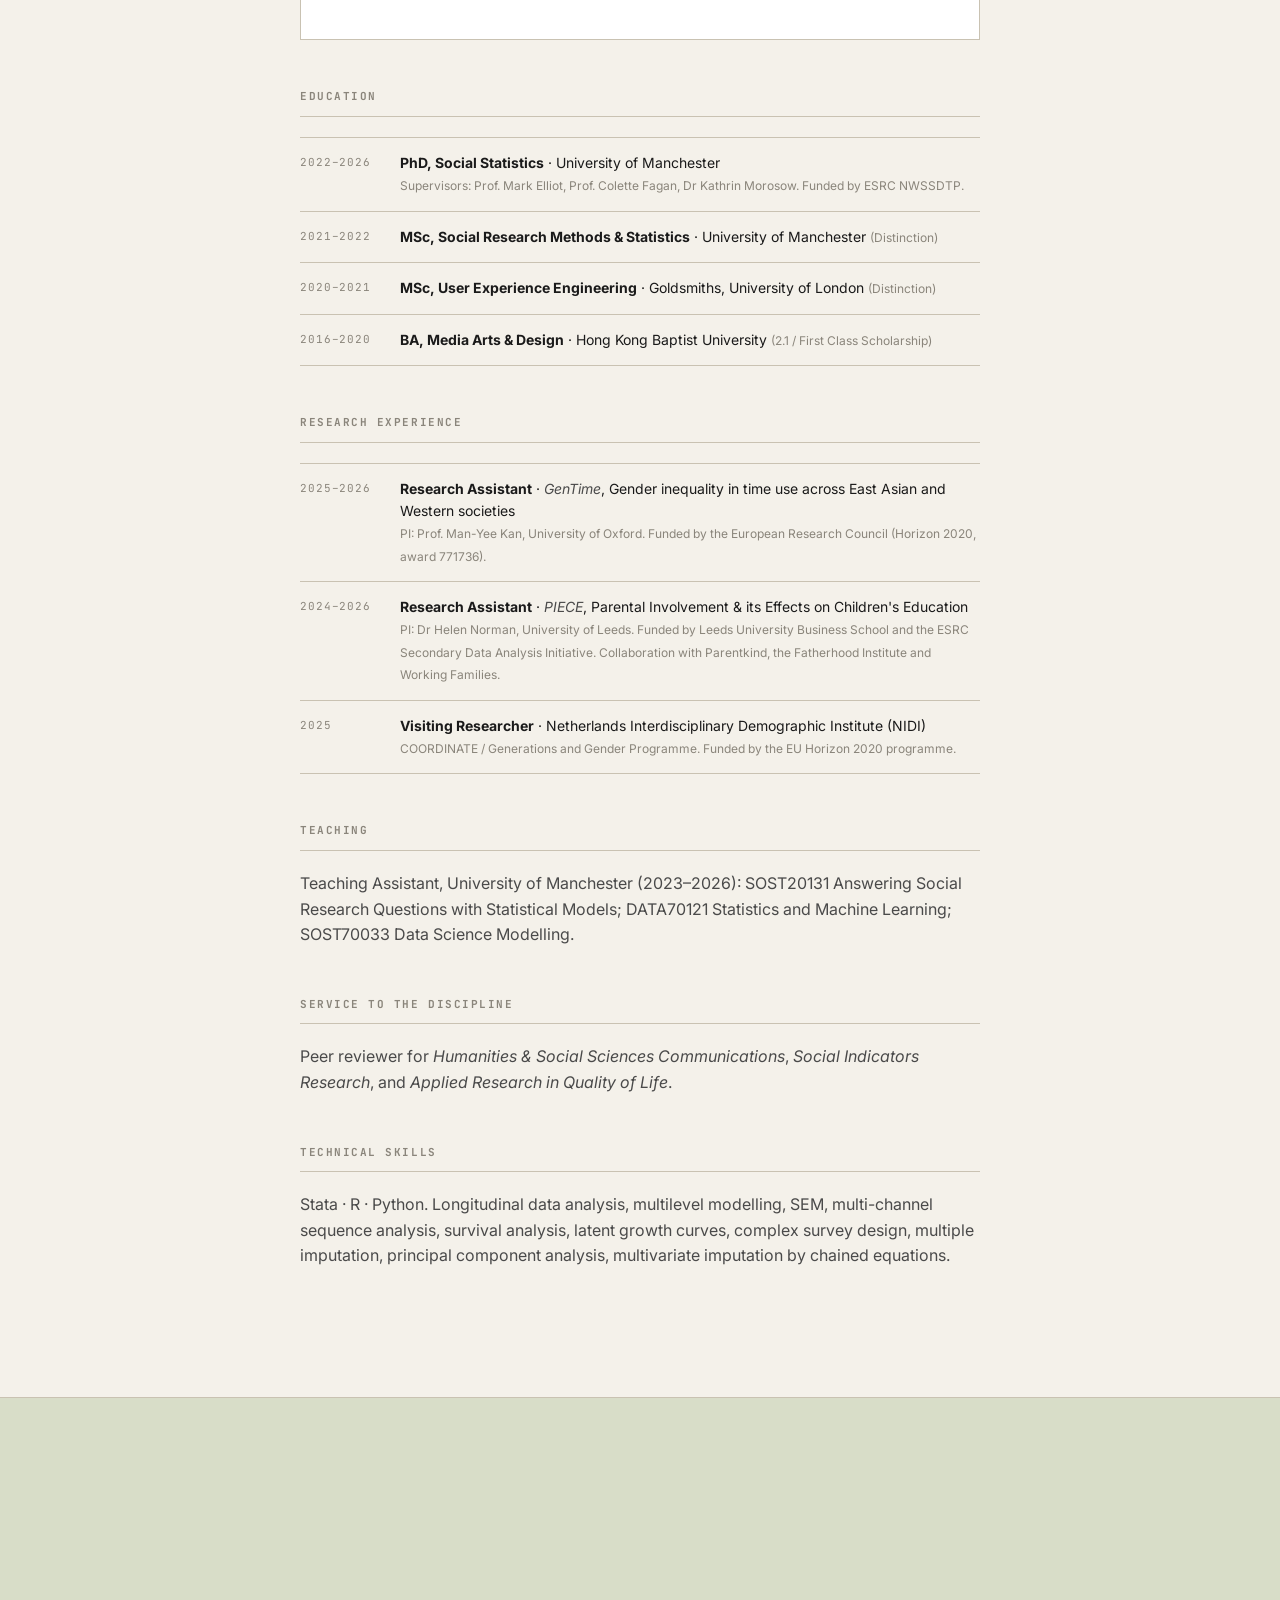
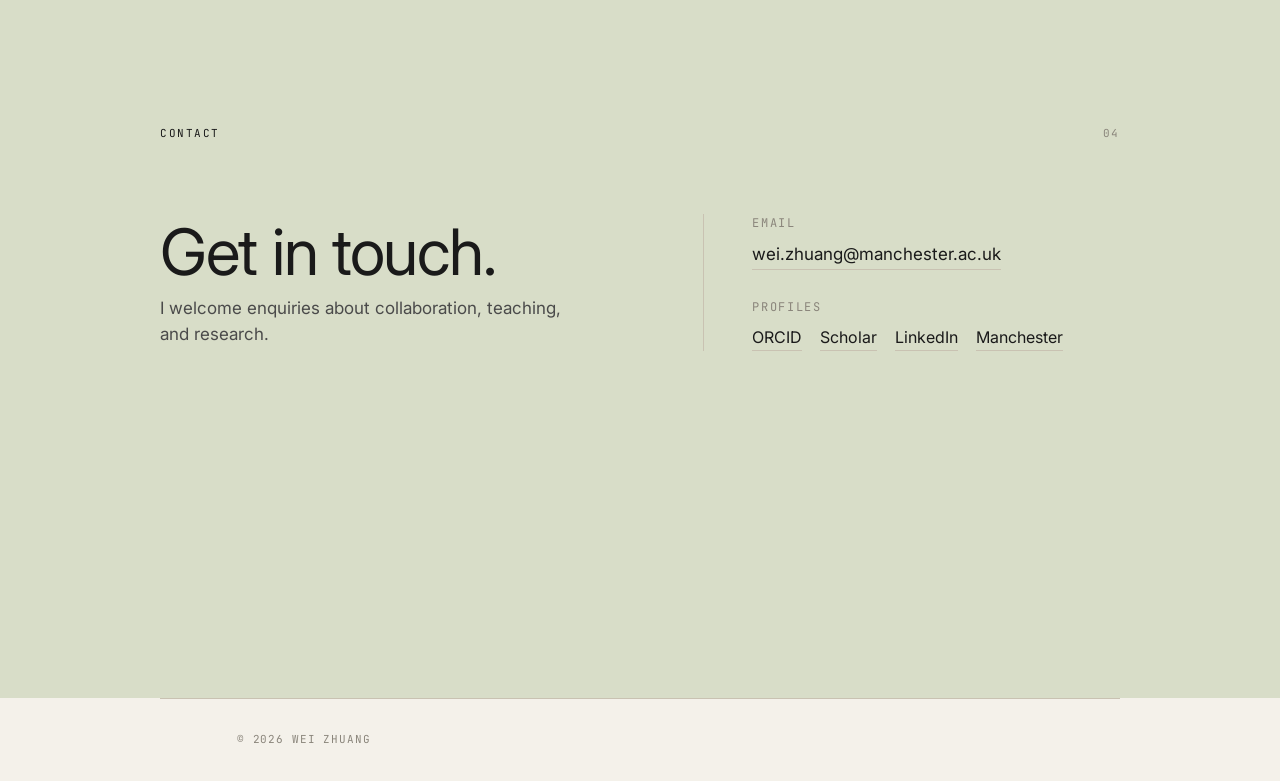
==== commit d60352d8: "Socius paper published, plus two research description corrections The parenthood paper is out. Its t" ====
--- a/index.html
+++ b/index.html
@@ -46,7 +46,7 @@
       </div>
       <div class="intro">
         <p class="lede">I am a PhD candidate in Social Statistics at The University of Manchester, working on time use, gender, and the division of labour within couples and families.</p>
-        <p>My doctoral research uses UK longitudinal and time-use data to examine how paid work, domestic work, and parenthood structure the daily lives of dual-earner couples. I draw on multi-channel sequence analysis, multilevel modelling, and structural equation modelling.</p>
+        <p>My doctoral research, funded by the UKRI North West Social Science Doctoral Training Partnership, uses UK longitudinal and time-use data to examine how paid work, domestic work, and parenthood structure the daily lives of dual-earner couples. I draw on multi-channel sequence analysis, multilevel modelling, and structural equation modelling.</p>
         <p>I am currently a Research Assistant on the <em>GenTime</em> project (PI: Prof. Man-Yee Kan, Oxford) and the <em>PIECE</em> project (PI: Dr Helen Norman, Leeds). I also teach statistics and data science at Manchester.</p>
       </div>
     </div>
@@ -75,15 +75,16 @@
       </ul>
 
       <h3 class="subhead">Ongoing Research</h3>
-      <p>Alongside my doctoral work, I am developing a new strand of research on <em>AI literacy</em> and computational social science. One project examines the social stratification of generative AI literacy, use frequency, and workplace acceptance across eleven European countries. In parallel, I use Natural Language Processing to trace how gendered language around everyday spaces developed in American English discourse over the twentieth century.</p>
+      <p>Alongside my doctoral work, I am developing a strand of research on <em>AI literacy</em> and computational social science. One project examines the social stratification of generative AI literacy, use frequency, and workplace acceptance across eleven European countries. A second uses decade-specific word embeddings to measure where everyday places sit on cultural dimensions across a century of American books, and how far that arrangement holds.</p>
 
       <h3 class="subhead">Publications</h3>
 
       <div class="pub-group">
         <span class="pub-status">Journal Articles</span>
         <article class="pub">
-          <p class="pub-title">The Division of Labour and Female Partners' Relative Pay Across Phases of Parenthood: Evidence from UK Couples</p>
-          <p class="pub-meta"><strong>Zhuang, W.</strong>, Elliot, M., Fagan, C., &amp; Morosow, K. <em>Socius: Sociological Research for a Dynamic World</em>. <span class="note">Accepted, forthcoming.</span></p>
+          <p class="pub-title">The Division of Labour and Female Partners' Relative Pay across Phases of Parenthood: Evidence from UK Dual-Earner Couples</p>
+          <p class="pub-meta"><strong>Zhuang, W.</strong>, Elliot, M., Fagan, C., &amp; Morosow, K. (2026). <em>Socius: Sociological Research for a Dynamic World</em>, 12.</p>
+          <p class="pub-links"><a href="https://doi.org/10.1177/23780231261461384" target="_blank" rel="noopener">DOI</a></p>
         </article>
         <article class="pub">
           <p class="pub-title">Can Teleworking Improve Workers' Job Satisfaction? Exploring the Roles of Gender and Emotional Well-Being</p>
@@ -123,9 +124,10 @@
         </article>
         <article class="pub">
           <p class="pub-title">The Social Stratification in Generative Artificial Intelligence Literacy, Use Frequency, and Workplace Acceptance in 11 European Countries</p>
-        </article>
-        <article class="pub">
-          <p class="pub-title">The Gendered Linguistic Geometry of Everyday Spaces in American English Discourse, 1900–2009: Domain-Conditional Feminisation and the Asymmetric Emergence of Private Vocabulary</p>
+          <p class="pub-links"><a href="https://osf.io/preprints/socarxiv/db7hj" target="_blank" rel="noopener">SocArXiv preprint</a></p>
+        </article>
+        <article class="pub">
+          <p class="pub-title">Gendering American Everyday Spaces: Cultural Meaning and Social Valuation, 1900–2009</p>
         </article>
       </div>
 
@@ -150,7 +152,7 @@
 
       <h3 class="subhead">Selected Presentations</h3>
       <ul class="talks">
-        <li><span class="yr">2026</span><span>7th International Conference on Social Computing — <em>The Gendered Linguistic Geometry of Everyday Spaces in American English Discourse, 1900–2009</em></span></li>
+        <li><span class="yr">2026</span><span>7th International Conference on Social Computing — <em>Gendering American Everyday Spaces: Cultural Meaning and Social Valuation, 1900–2009</em></span></li>
         <li><span class="yr">2026</span><span>7th International Conference on Social Computing — <em>The Social Stratification in Generative Artificial Intelligence Literacy, Use Frequency, and Workplace Acceptance in 11 European Countries</em></span></li>
         <li><span class="yr">2026</span><span>Work and Family Researchers Network Conference — <em>Mapping Couples' Daily Rhythms: A Multi-Channel Sequence Analysis of Time Use in UK Dual-Earner Couples</em></span></li>
         <li><span class="yr">2025</span><span>BSA Annual Conference — <em>The Division of Labour and Couple Pay Gap Across Four Phases of Parenthood</em></span></li>
--- a/style.css
+++ b/style.css
@@ -13,7 +13,7 @@
   --dark-soft: #262420;
   --sage: #D8DDC8;
   --sage-deep: #B9C1A2;
-  --butter: #E8E0B8;
+  --butter: #F1ECD4;
   --butter-deep: #D4C78A;
   --pink: #EFD9CF;
   --max: 960px;
@@ -132,9 +132,9 @@
 }
 .tone-sage .btn { background: var(--dark); color: var(--sage); }
 
-.tone-butter .pub-status { background: #F4F1EA; }
+.tone-butter .pub-status { background: #E8DEAB; }
 .tone-butter .meta-row, .tone-butter .subhead {
-  border-color: #D4C06A;
+  border-color: #D9C87E;
 }
 
 .section-head {
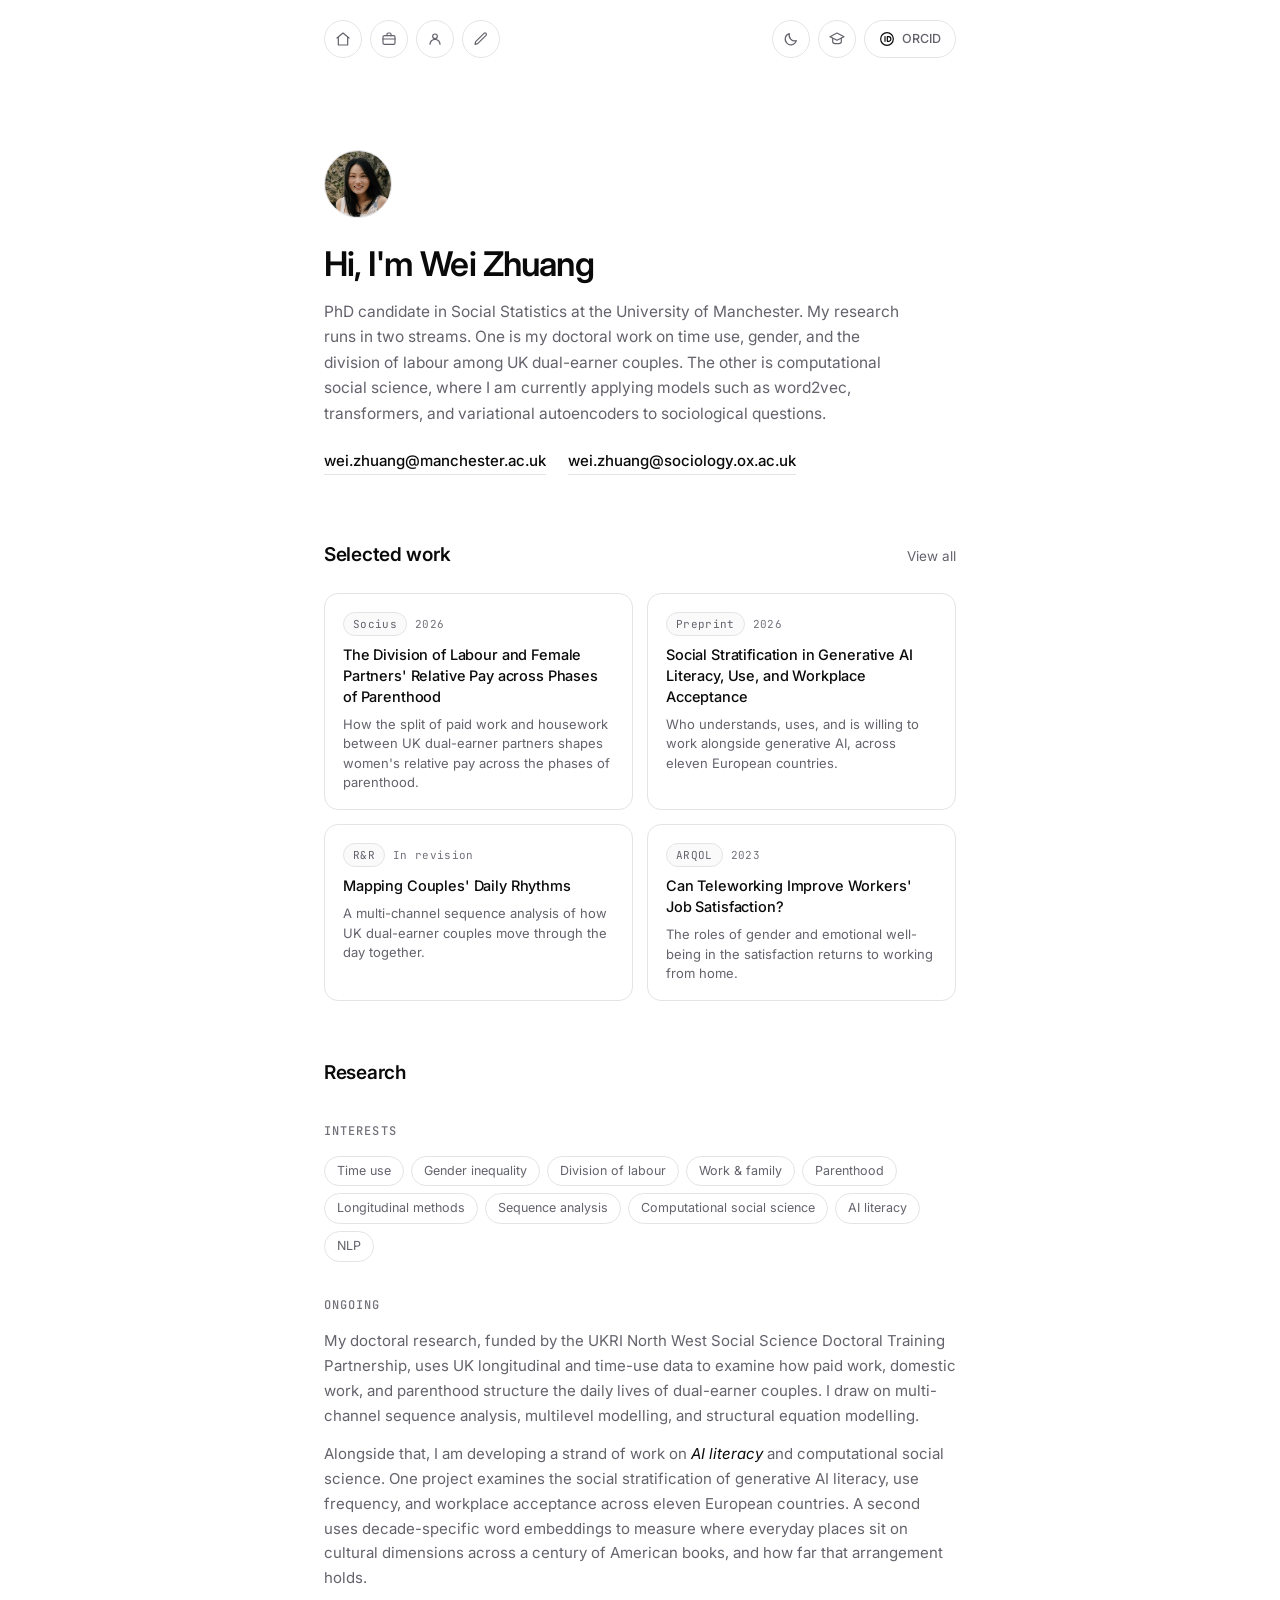
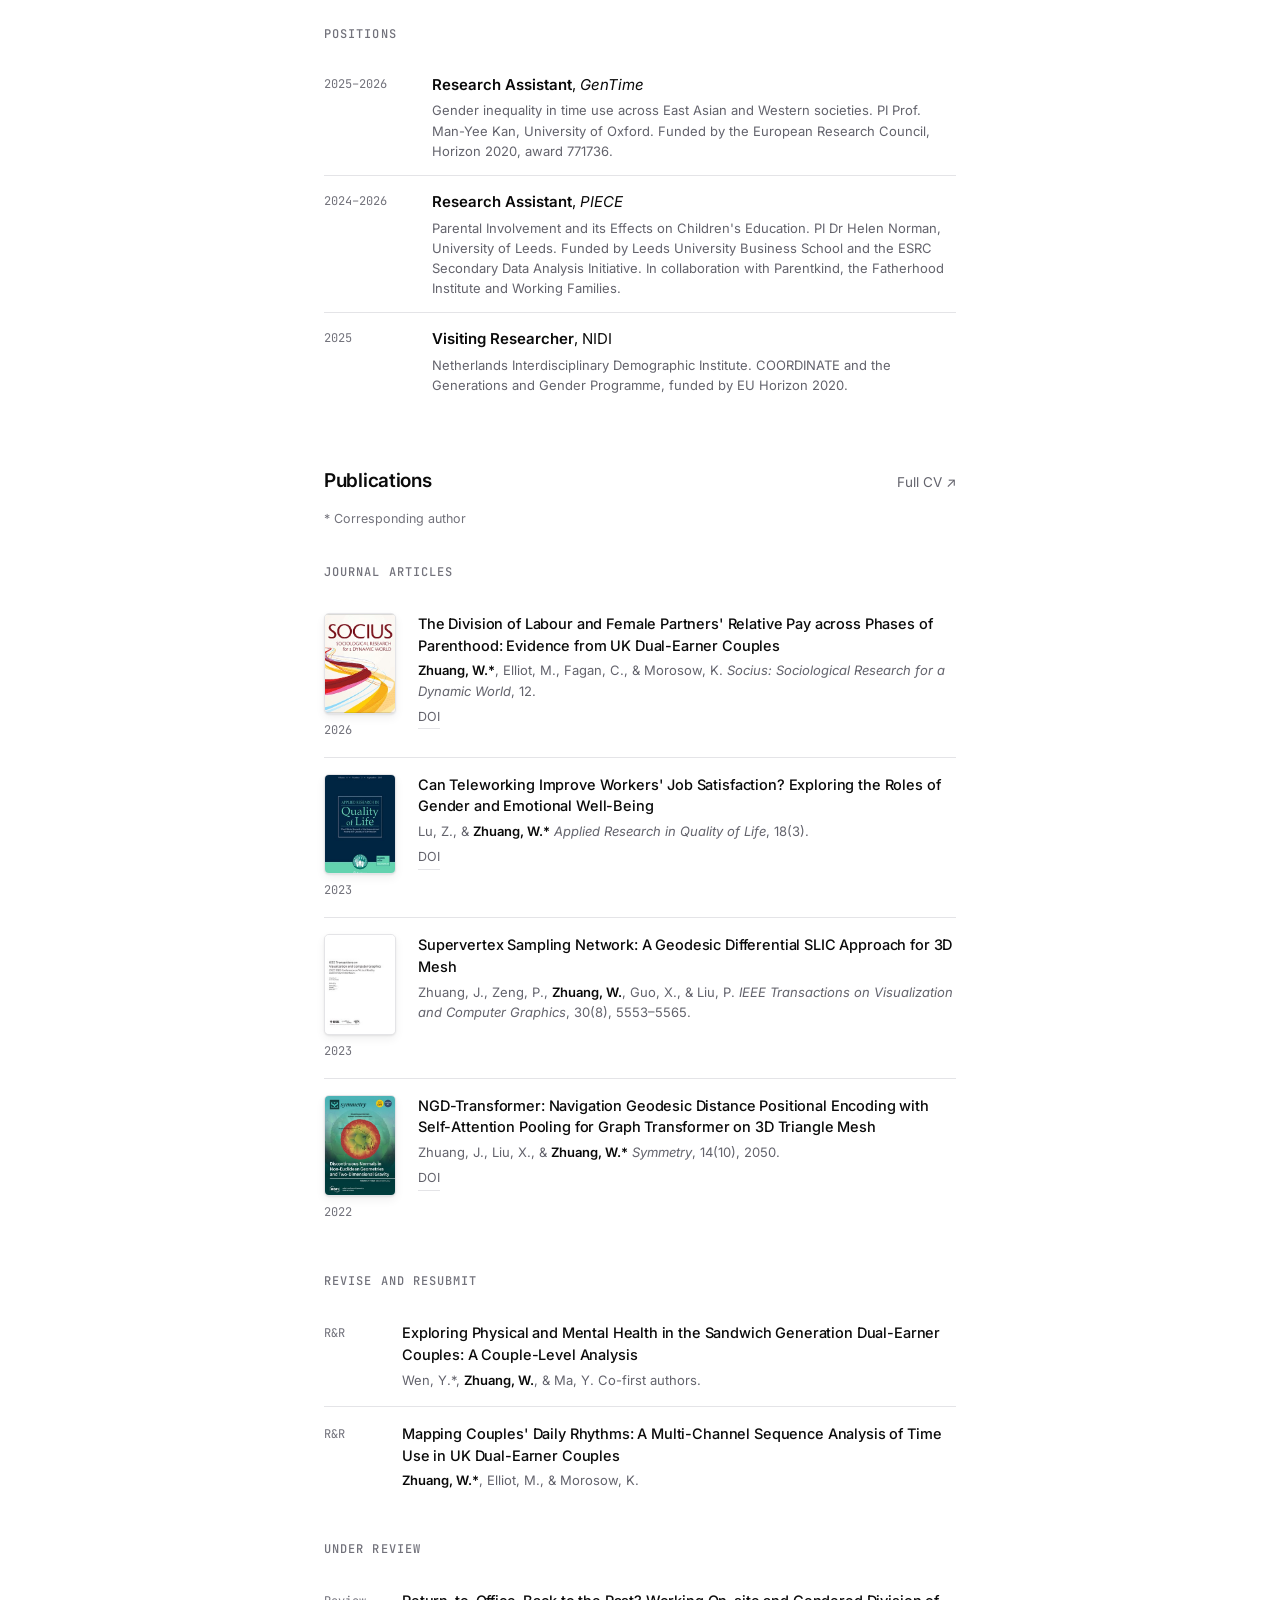
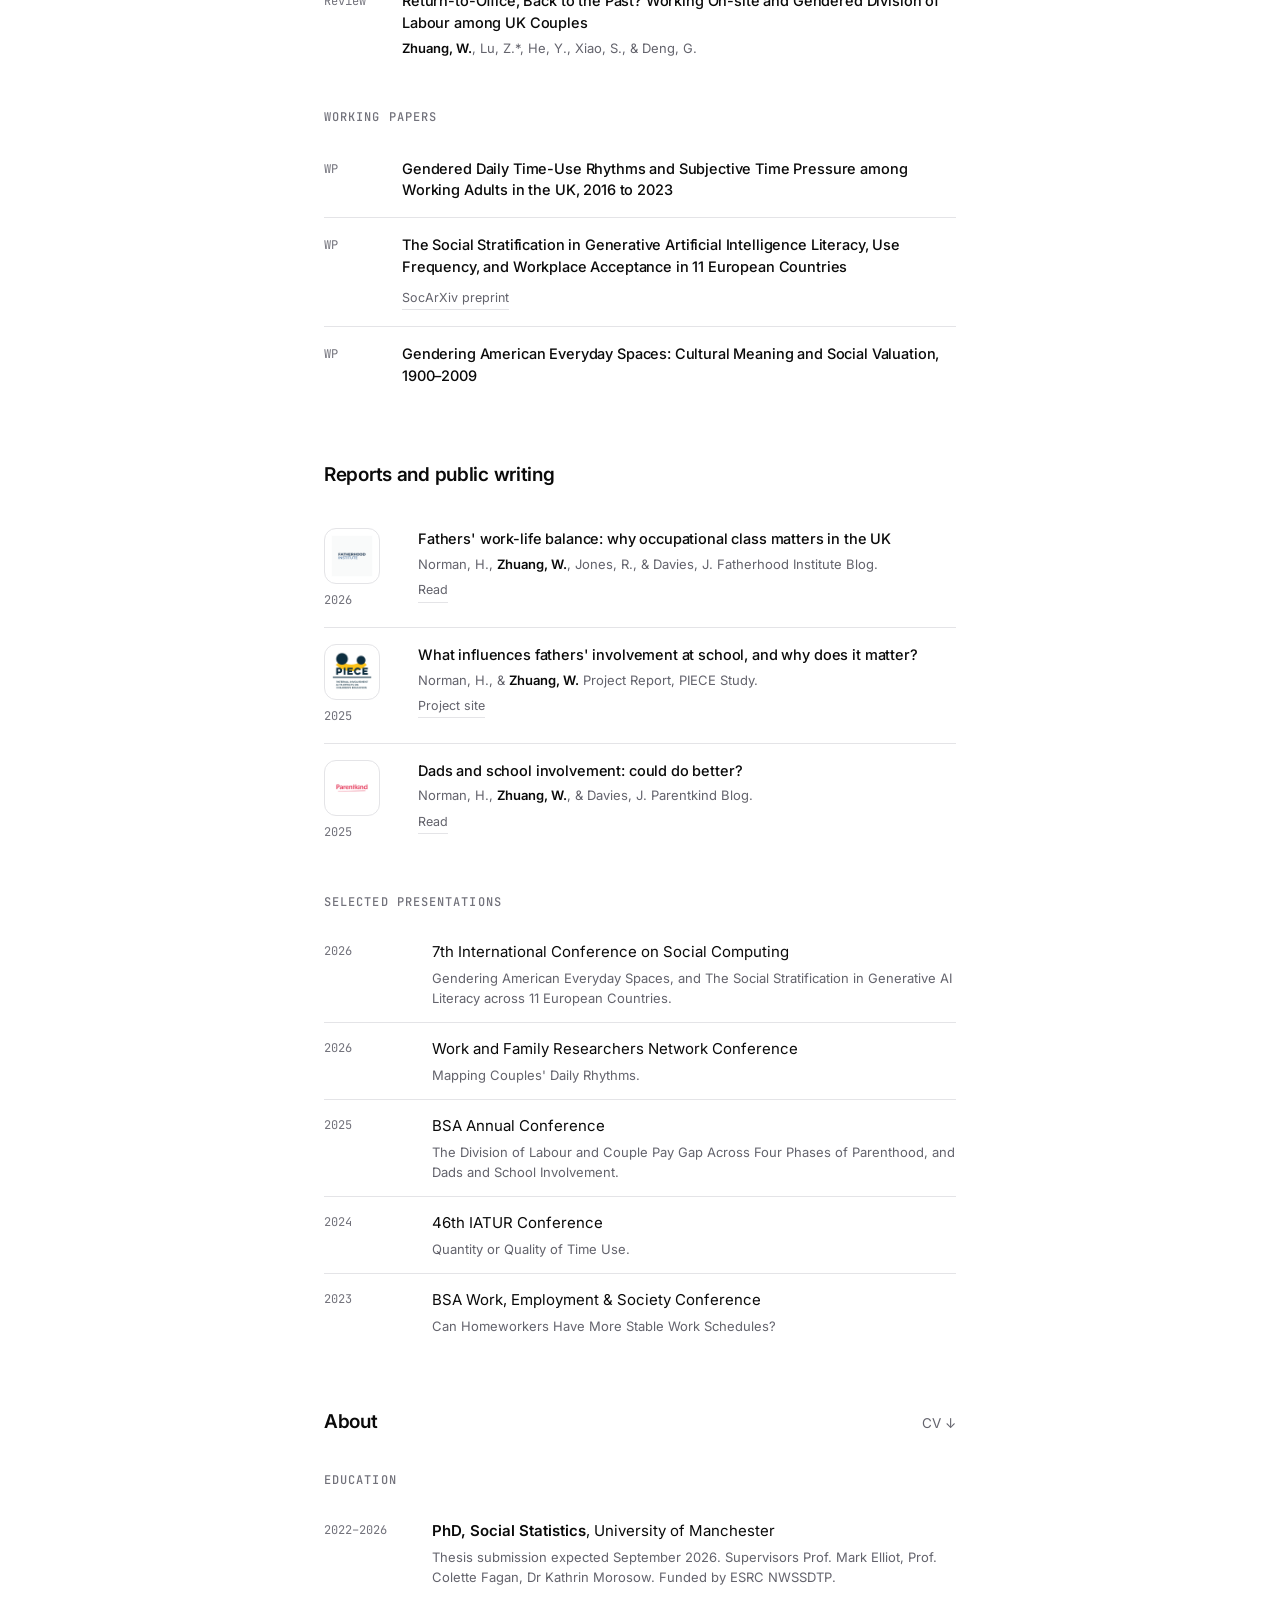
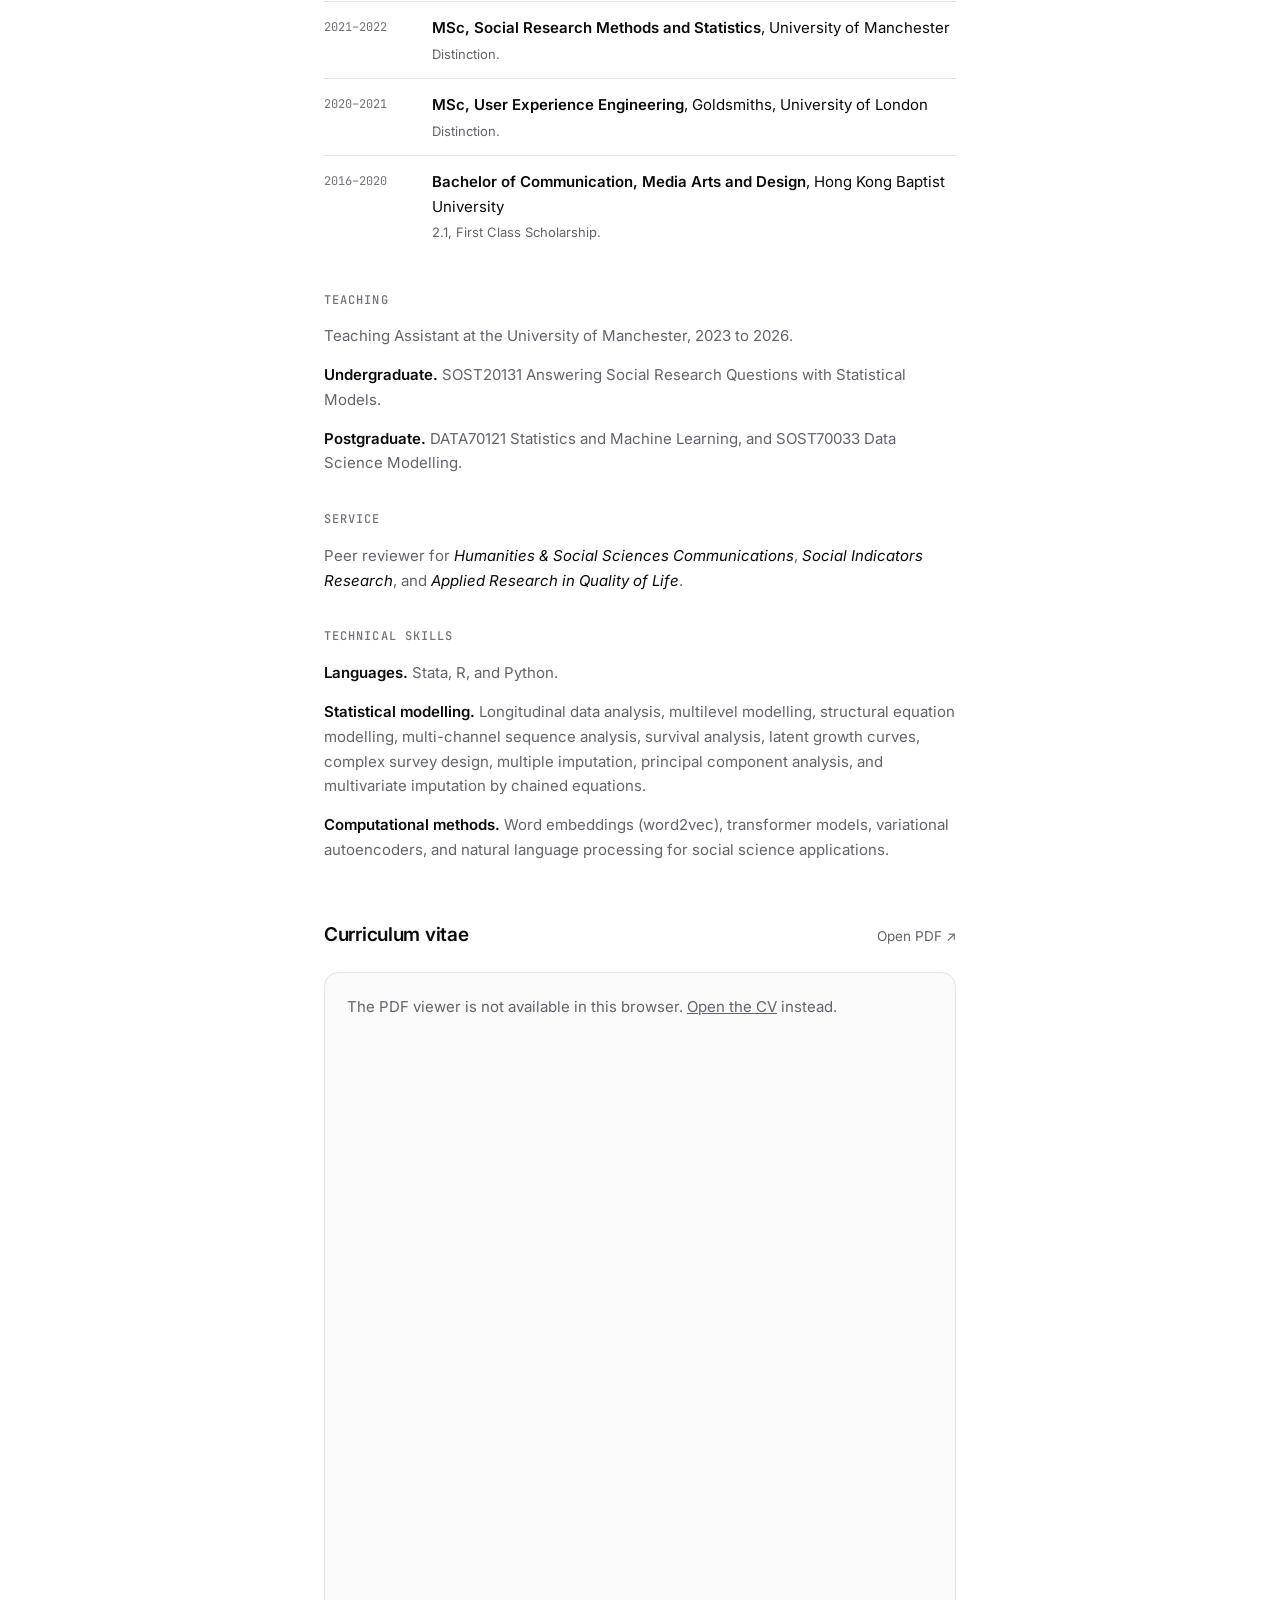
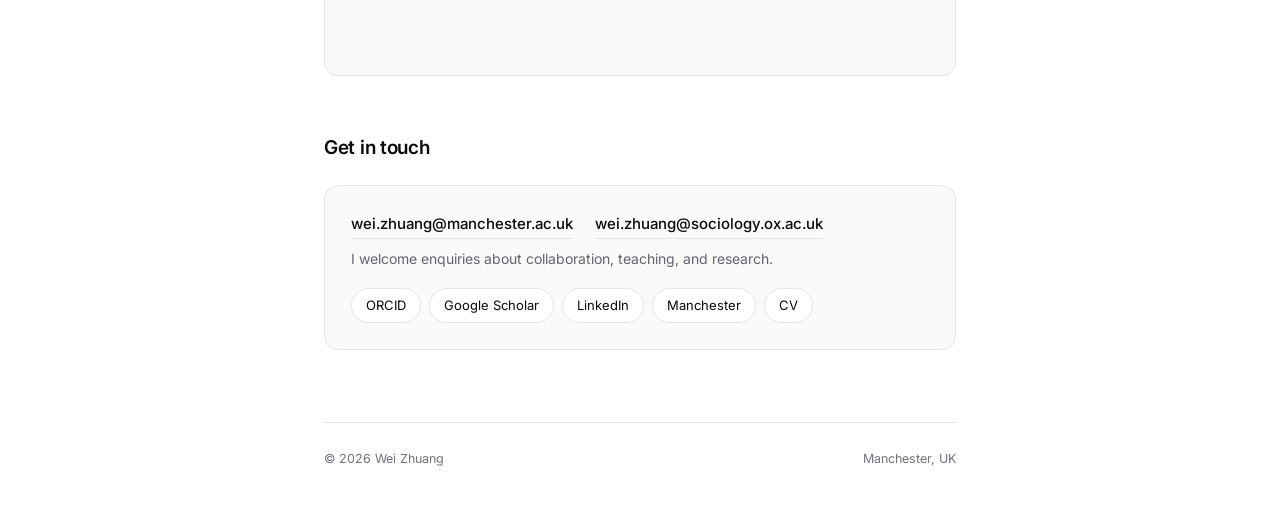
==== commit 4b01c9b3: "Redesign the site in a minimal card layout Replace the sectioned cream layout with a single narrow c" ====
--- a/index.html
+++ b/index.html
@@ -4,261 +4,382 @@
 <meta charset="UTF-8" />
 <meta name="viewport" content="width=device-width, initial-scale=1.0" />
 <title>Wei Zhuang</title>
-<meta name="description" content="Wei Zhuang — PhD Candidate in Social Statistics, University of Manchester. Research on time use, gender, and the division of labour." />
+<meta name="description" content="Wei Zhuang, PhD candidate in Social Statistics at the University of Manchester. Research on time use, gender, and the division of labour." />
+<script>
+  (function () {
+    var root = document.documentElement, t = null;
+    try {
+      var q = new URLSearchParams(location.search).get('theme');
+      if (q === 'dark' || q === 'light') {
+        t = q;
+        if (history.replaceState) {
+          var u = new URL(location.href); u.searchParams.delete('theme');
+          history.replaceState(null, '', u.pathname + u.search + u.hash);
+        }
+      } else {
+        t = localStorage.getItem('theme');
+        if (t !== 'dark' && t !== 'light') t = null;
+      }
+    } catch (e) {}
+    if (t === 'dark' || (!t && matchMedia('(prefers-color-scheme: dark)').matches)) root.classList.add('dark');
+  })();
+</script>
 <link rel="preconnect" href="https://fonts.googleapis.com">
 <link rel="preconnect" href="https://fonts.gstatic.com" crossorigin>
-<link href="https://fonts.googleapis.com/css2?family=Inter:wght@300;400;500;600&family=JetBrains+Mono:wght@400;500&display=swap" rel="stylesheet">
+<link href="https://fonts.googleapis.com/css2?family=Inter:wght@400;500;600&amp;family=JetBrains+Mono:wght@400;500&amp;display=swap" rel="stylesheet">
 <link rel="stylesheet" href="style.css" />
 </head>
 <body>
 
-<header class="site-header">
-  <div class="wordmark">
-    <span class="name">Wei Zhuang</span>
+<div class="topbar">
+  <div class="topbar-inner">
+    <nav class="pills">
+      <a class="pill" href="#top" aria-label="Home" title="Home">
+        <svg aria-hidden="true" focusable="false" viewBox="0 0 24 24" fill="none" stroke="currentColor" stroke-width="1.8" stroke-linecap="round" stroke-linejoin="round"><path d="M3 10.5 12 3l9 7.5"/><path d="M5 9.5V21h14V9.5"/></svg>
+      </a>
+      <a class="pill" href="#work" aria-label="Work" title="Work">
+        <svg aria-hidden="true" focusable="false" viewBox="0 0 24 24" fill="none" stroke="currentColor" stroke-width="1.8" stroke-linecap="round" stroke-linejoin="round"><rect x="3" y="7" width="18" height="13" rx="2"/><path d="M9 7V5a2 2 0 0 1 2-2h2a2 2 0 0 1 2 2v2"/><path d="M3 12h18"/></svg>
+      </a>
+      <a class="pill" href="#about" aria-label="About" title="About">
+        <svg aria-hidden="true" focusable="false" viewBox="0 0 24 24" fill="none" stroke="currentColor" stroke-width="1.8" stroke-linecap="round" stroke-linejoin="round"><circle cx="12" cy="8" r="3.5"/><path d="M4.5 20a7.5 7.5 0 0 1 15 0"/></svg>
+      </a>
+      <a class="pill" href="#writing" aria-label="Writing" title="Writing">
+        <svg aria-hidden="true" focusable="false" viewBox="0 0 24 24" fill="none" stroke="currentColor" stroke-width="1.8" stroke-linecap="round" stroke-linejoin="round"><path d="M16.5 3.5a2.12 2.12 0 0 1 3 3L7 19l-4 1 1-4Z"/></svg>
+      </a>
+    </nav>
+
+    <div class="pills">
+      <button class="pill" id="theme" type="button" aria-label="Switch to dark theme" aria-pressed="false" title="Toggle theme">
+        <svg aria-hidden="true" focusable="false" class="moon" viewBox="0 0 24 24" fill="none" stroke="currentColor" stroke-width="1.8" stroke-linecap="round" stroke-linejoin="round"><path d="M20 14.5A8.5 8.5 0 0 1 9.5 4a8.5 8.5 0 1 0 10.5 10.5Z"/></svg>
+        <svg aria-hidden="true" focusable="false" class="sun" viewBox="0 0 24 24" fill="none" stroke="currentColor" stroke-width="1.8" stroke-linecap="round" stroke-linejoin="round"><circle cx="12" cy="12" r="4"/><path d="M12 2v2M12 20v2M4.9 4.9l1.4 1.4M17.7 17.7l1.4 1.4M2 12h2M20 12h2M4.9 19.1l1.4-1.4M17.7 6.3l1.4-1.4"/></svg>
+      </button>
+      <a class="pill" href="https://scholar.google.com/citations?user=qSctp6sAAAAJ&amp;hl=en" target="_blank" rel="noopener" aria-label="Google Scholar" title="Google Scholar">
+        <svg aria-hidden="true" focusable="false" viewBox="0 0 24 24" fill="none" stroke="currentColor" stroke-width="1.8" stroke-linecap="round" stroke-linejoin="round"><path d="M12 3 1.5 8.5 12 14l10.5-5.5Z"/><path d="M5.5 10.8V16c0 1.7 2.9 3 6.5 3s6.5-1.3 6.5-3v-5.2"/></svg>
+      </a>
+      <a class="pill pill-wide" href="https://orcid.org/0000-0002-6992-4039" target="_blank" rel="noopener" aria-label="ORCID" title="ORCID">
+        <svg aria-hidden="true" focusable="false" viewBox="0 0 24 24" fill="none" stroke="currentColor" stroke-width="1.8" stroke-linecap="round" stroke-linejoin="round"><circle cx="12" cy="12" r="9.5"/><path d="M9 8.5v7"/><path d="M12.5 15.5v-7h1.8a3.5 3.5 0 0 1 0 7Z"/></svg>
+        <span class="count">ORCID</span>
+      </a>
+    </div>
   </div>
-  <nav class="nav">
-    <a href="#about">Home</a>
-    <a href="#research">Research</a>
-    <a href="#cv">CV</a>
-    <a href="#contact">Contact</a>
-  </nav>
-</header>
-
-<main>
+</div>
+
+<div class="wrap" id="top">
+
+  <!-- HERO -->
+  <header class="hero">
+    <img class="avatar" src="avatar.jpg" alt="Wei Zhuang" />
+    <h1>Hi, I'm Wei Zhuang</h1>
+    <p class="lead">PhD candidate in Social Statistics at the University of Manchester. My research runs in two streams. One is my doctoral work on time use, gender, and the division of labour among UK dual-earner couples. The other is computational social science, where I am currently applying models such as word2vec, transformers, and variational autoencoders to sociological questions.</p>
+    <div class="mails">
+      <a class="hero-mail" href="mailto:wei.zhuang@manchester.ac.uk">wei.zhuang@manchester.ac.uk</a>
+      <a class="hero-mail" href="mailto:wei.zhuang@sociology.ox.ac.uk">wei.zhuang@sociology.ox.ac.uk</a>
+    </div>
+  </header>
+
+  <main>
+
+  <!-- SELECTED WORK -->
+  <section id="work">
+    <div class="sec-head">
+      <h2>Selected work</h2>
+      <a class="sec-link" href="#publications">View all</a>
+    </div>
+    <div class="cards">
+      <a class="card" href="https://doi.org/10.1177/23780231261461384" target="_blank" rel="noopener">
+        <div class="card-top"><span class="badge">Socius</span><span>2026</span></div>
+        <p class="card-title">The Division of Labour and Female Partners' Relative Pay across Phases of Parenthood</p>
+        <p class="card-meta">How the split of paid work and housework between UK dual-earner partners shapes women's relative pay across the phases of parenthood.</p>
+      </a>
+      <a class="card" href="https://osf.io/preprints/socarxiv/db7hj" target="_blank" rel="noopener">
+        <div class="card-top"><span class="badge">Preprint</span><span>2026</span></div>
+        <p class="card-title">Social Stratification in Generative AI Literacy, Use, and Workplace Acceptance</p>
+        <p class="card-meta">Who understands, uses, and is willing to work alongside generative AI, across eleven European countries.</p>
+      </a>
+      <a class="card" href="#publications">
+        <div class="card-top"><span class="badge">R&amp;R</span><span>In revision</span></div>
+        <p class="card-title">Mapping Couples' Daily Rhythms</p>
+        <p class="card-meta">A multi-channel sequence analysis of how UK dual-earner couples move through the day together.</p>
+      </a>
+      <a class="card" href="https://doi.org/10.1007/s11482-023-10145-4" target="_blank" rel="noopener">
+        <div class="card-top"><span class="badge">ARQOL</span><span>2023</span></div>
+        <p class="card-title">Can Teleworking Improve Workers' Job Satisfaction?</p>
+        <p class="card-meta">The roles of gender and emotional well-being in the satisfaction returns to working from home.</p>
+      </a>
+    </div>
+  </section>
+
+  <!-- RESEARCH -->
+  <section id="research">
+    <div class="sec-head"><h2>Research</h2></div>
+
+    <h3>Interests</h3>
+    <ul class="tags">
+      <li>Time use</li>
+      <li>Gender inequality</li>
+      <li>Division of labour</li>
+      <li>Work &amp; family</li>
+      <li>Parenthood</li>
+      <li>Longitudinal methods</li>
+      <li>Sequence analysis</li>
+      <li>Computational social science</li>
+      <li>AI literacy</li>
+      <li>NLP</li>
+    </ul>
+
+    <h3>Ongoing</h3>
+    <p class="prose">My doctoral research, funded by the UKRI North West Social Science Doctoral Training Partnership, uses UK longitudinal and time-use data to examine how paid work, domestic work, and parenthood structure the daily lives of dual-earner couples. I draw on multi-channel sequence analysis, multilevel modelling, and structural equation modelling.</p>
+    <p class="prose">Alongside that, I am developing a strand of work on <em>AI literacy</em> and computational social science. One project examines the social stratification of generative AI literacy, use frequency, and workplace acceptance across eleven European countries. A second uses decade-specific word embeddings to measure where everyday places sit on cultural dimensions across a century of American books, and how far that arrangement holds.</p>
+
+    <h3>Positions</h3>
+    <ul class="rows">
+      <li><span class="yr">2025–2026</span><span><strong>Research Assistant</strong>, <em>GenTime</em><span class="note">Gender inequality in time use across East Asian and Western societies. PI Prof. Man-Yee Kan, University of Oxford. Funded by the European Research Council, Horizon 2020, award 771736.</span></span></li>
+      <li><span class="yr">2024–2026</span><span><strong>Research Assistant</strong>, <em>PIECE</em><span class="note">Parental Involvement and its Effects on Children's Education. PI Dr Helen Norman, University of Leeds. Funded by Leeds University Business School and the ESRC Secondary Data Analysis Initiative. In collaboration with Parentkind, the Fatherhood Institute and Working Families.</span></span></li>
+      <li><span class="yr">2025</span><span><strong>Visiting Researcher</strong>, NIDI<span class="note">Netherlands Interdisciplinary Demographic Institute. COORDINATE and the Generations and Gender Programme, funded by EU Horizon 2020.</span></span></li>
+    </ul>
+  </section>
+
+  <!-- PUBLICATIONS -->
+  <section id="publications">
+    <div class="sec-head">
+      <h2>Publications</h2>
+      <a class="sec-link" href="cv.pdf" target="_blank" rel="noopener">Full CV ↗</a>
+    </div>
+    <p class="legend">* Corresponding author</p>
+
+    <h3>Journal articles</h3>
+    <div class="pub-list covers">
+      <article class="pub">
+        <div class="thumb-col">
+          <img class="cover" src="img/cover-socius.jpg" alt="Socius cover" width="72" height="101" loading="lazy" />
+          <span class="pub-yr">2026</span>
+        </div>
+        <div>
+          <p class="pub-title">The Division of Labour and Female Partners' Relative Pay across Phases of Parenthood: Evidence from UK Dual-Earner Couples</p>
+          <p class="pub-meta"><strong>Zhuang, W.*</strong>, Elliot, M., Fagan, C., &amp; Morosow, K. <em>Socius: Sociological Research for a Dynamic World</em>, 12.</p>
+          <a class="pub-link" href="https://doi.org/10.1177/23780231261461384" target="_blank" rel="noopener">DOI</a>
+        </div>
+      </article>
+      <article class="pub">
+        <div class="thumb-col">
+          <img class="cover" src="img/cover-arqol.jpg" alt="Applied Research in Quality of Life cover" width="72" height="101" loading="lazy" />
+          <span class="pub-yr">2023</span>
+        </div>
+        <div>
+          <p class="pub-title">Can Teleworking Improve Workers' Job Satisfaction? Exploring the Roles of Gender and Emotional Well-Being</p>
+          <p class="pub-meta">Lu, Z., &amp; <strong>Zhuang, W.*</strong> <em>Applied Research in Quality of Life</em>, 18(3).</p>
+          <a class="pub-link" href="https://doi.org/10.1007/s11482-023-10145-4" target="_blank" rel="noopener">DOI</a>
+        </div>
+      </article>
+      <article class="pub">
+        <div class="thumb-col">
+          <img class="cover" src="img/cover-tvcg.jpg" alt="IEEE Transactions on Visualization and Computer Graphics cover" width="72" height="101" loading="lazy" />
+          <span class="pub-yr">2023</span>
+        </div>
+        <div>
+          <p class="pub-title">Supervertex Sampling Network: A Geodesic Differential SLIC Approach for 3D Mesh</p>
+          <p class="pub-meta">Zhuang, J., Zeng, P., <strong>Zhuang, W.</strong>, Guo, X., &amp; Liu, P. <em>IEEE Transactions on Visualization and Computer Graphics</em>, 30(8), 5553–5565.</p>
+        </div>
+      </article>
+      <article class="pub">
+        <div class="thumb-col">
+          <img class="cover" src="img/cover-symmetry.jpg" alt="Symmetry cover" width="72" height="101" loading="lazy" />
+          <span class="pub-yr">2022</span>
+        </div>
+        <div>
+          <p class="pub-title">NGD-Transformer: Navigation Geodesic Distance Positional Encoding with Self-Attention Pooling for Graph Transformer on 3D Triangle Mesh</p>
+          <p class="pub-meta">Zhuang, J., Liu, X., &amp; <strong>Zhuang, W.*</strong> <em>Symmetry</em>, 14(10), 2050.</p>
+          <a class="pub-link" href="https://doi.org/10.3390/sym14102050" target="_blank" rel="noopener">DOI</a>
+        </div>
+      </article>
+    </div>
+
+    <h3>Revise and resubmit</h3>
+    <div class="pub-list">
+      <article class="pub">
+        <span class="pub-yr">R&amp;R</span>
+        <div>
+          <p class="pub-title">Exploring Physical and Mental Health in the Sandwich Generation Dual-Earner Couples: A Couple-Level Analysis</p>
+          <p class="pub-meta">Wen, Y.*, <strong>Zhuang, W.</strong>, &amp; Ma, Y. Co-first authors.</p>
+        </div>
+      </article>
+      <article class="pub">
+        <span class="pub-yr">R&amp;R</span>
+        <div>
+          <p class="pub-title">Mapping Couples' Daily Rhythms: A Multi-Channel Sequence Analysis of Time Use in UK Dual-Earner Couples</p>
+          <p class="pub-meta"><strong>Zhuang, W.*</strong>, Elliot, M., &amp; Morosow, K.</p>
+        </div>
+      </article>
+    </div>
+
+    <h3>Under review</h3>
+    <div class="pub-list">
+      <article class="pub">
+        <span class="pub-yr">Review</span>
+        <div>
+          <p class="pub-title">Return-to-Office, Back to the Past? Working On-site and Gendered Division of Labour among UK Couples</p>
+          <p class="pub-meta"><strong>Zhuang, W.</strong>, Lu, Z.*, He, Y., Xiao, S., &amp; Deng, G.</p>
+        </div>
+      </article>
+    </div>
+
+    <h3>Working papers</h3>
+    <div class="pub-list">
+      <article class="pub">
+        <span class="pub-yr">WP</span>
+        <div>
+          <p class="pub-title">Gendered Daily Time-Use Rhythms and Subjective Time Pressure among Working Adults in the UK, 2016 to 2023</p>
+        </div>
+      </article>
+      <article class="pub">
+        <span class="pub-yr">WP</span>
+        <div>
+          <p class="pub-title">The Social Stratification in Generative Artificial Intelligence Literacy, Use Frequency, and Workplace Acceptance in 11 European Countries</p>
+          <a class="pub-link" href="https://osf.io/preprints/socarxiv/db7hj" target="_blank" rel="noopener">SocArXiv preprint</a>
+        </div>
+      </article>
+      <article class="pub">
+        <span class="pub-yr">WP</span>
+        <div>
+          <p class="pub-title">Gendering American Everyday Spaces: Cultural Meaning and Social Valuation, 1900–2009</p>
+        </div>
+      </article>
+    </div>
+  </section>
+
+  <!-- WRITING -->
+  <section id="writing">
+    <div class="sec-head"><h2>Reports and public writing</h2></div>
+    <div class="pub-list logos">
+      <article class="pub">
+        <div class="thumb-col">
+          <img class="logo" src="img/logo-fatherhood.png" alt="Fatherhood Institute" width="56" height="56" loading="lazy" />
+          <span class="pub-yr">2026</span>
+        </div>
+        <div>
+          <p class="pub-title">Fathers' work-life balance: why occupational class matters in the UK</p>
+          <p class="pub-meta">Norman, H., <strong>Zhuang, W.</strong>, Jones, R., &amp; Davies, J. Fatherhood Institute Blog.</p>
+          <a class="pub-link" href="https://www.fatherhoodinstitute.org/post/fathers-work-life-balance" target="_blank" rel="noopener">Read</a>
+        </div>
+      </article>
+      <article class="pub">
+        <div class="thumb-col">
+          <img class="logo" src="img/logo-piece.png" alt="PIECE study" width="56" height="56" loading="lazy" />
+          <span class="pub-yr">2025</span>
+        </div>
+        <div>
+          <p class="pub-title">What influences fathers' involvement at school, and why does it matter?</p>
+          <p class="pub-meta">Norman, H., &amp; <strong>Zhuang, W.</strong> Project Report, PIECE Study.</p>
+          <a class="pub-link" href="https://piecestudy.org/papers/" target="_blank" rel="noopener">Project site</a>
+        </div>
+      </article>
+      <article class="pub">
+        <div class="thumb-col">
+          <img class="logo" src="img/logo-parentkind.png" alt="Parentkind" width="56" height="56" loading="lazy" />
+          <span class="pub-yr">2025</span>
+        </div>
+        <div>
+          <p class="pub-title">Dads and school involvement: could do better?</p>
+          <p class="pub-meta">Norman, H., <strong>Zhuang, W.</strong>, &amp; Davies, J. Parentkind Blog.</p>
+          <a class="pub-link" href="https://www.parentkind.org.uk/about-us/news-and-blogs/blog/dads-and-school-involvement-could-do-better" target="_blank" rel="noopener">Read</a>
+        </div>
+      </article>
+    </div>
+
+    <h3>Selected presentations</h3>
+    <ul class="rows">
+      <li><span class="yr">2026</span><span>7th International Conference on Social Computing<span class="note">Gendering American Everyday Spaces, and The Social Stratification in Generative AI Literacy across 11 European Countries.</span></span></li>
+      <li><span class="yr">2026</span><span>Work and Family Researchers Network Conference<span class="note">Mapping Couples' Daily Rhythms.</span></span></li>
+      <li><span class="yr">2025</span><span>BSA Annual Conference<span class="note">The Division of Labour and Couple Pay Gap Across Four Phases of Parenthood, and Dads and School Involvement.</span></span></li>
+      <li><span class="yr">2024</span><span>46th IATUR Conference<span class="note">Quantity or Quality of Time Use.</span></span></li>
+      <li><span class="yr">2023</span><span>BSA Work, Employment &amp; Society Conference<span class="note">Can Homeworkers Have More Stable Work Schedules?</span></span></li>
+    </ul>
+  </section>
 
   <!-- ABOUT -->
-  <section id="about" class="section tone-cream">
-    <div class="section-head">
-      <span class="label">About</span>
-      <span class="num">01</span>
-    </div>
-    <div class="section-body two-col about-grid">
-      <div class="portrait-col">
-        <figure class="portrait">
-          <img src="portrait.jpg" alt="Wei Zhuang" loading="eager" />
-        </figure>
-        <div class="meta">
-          <div class="meta-row"><span>Role</span><span>PhD Candidate</span></div>
-          <div class="meta-row"><span>Institution</span><span>The University of Manchester</span></div>
-          <div class="meta-row"><span>Field</span><span>Social Statistics</span></div>
-          <div class="meta-row"><span>Graduation</span><span>Sep 2026</span></div>
-        </div>
+  <section id="about">
+    <div class="sec-head">
+      <h2>About</h2>
+      <a class="sec-link" href="#cv">CV ↓</a>
+    </div>
+
+    <h3>Education</h3>
+    <ul class="rows">
+      <li><span class="yr">2022–2026</span><span><strong>PhD, Social Statistics</strong>, University of Manchester<span class="note">Thesis submission expected September 2026. Supervisors Prof. Mark Elliot, Prof. Colette Fagan, Dr Kathrin Morosow. Funded by ESRC NWSSDTP.</span></span></li>
+      <li><span class="yr">2021–2022</span><span><strong>MSc, Social Research Methods and Statistics</strong>, University of Manchester<span class="note">Distinction.</span></span></li>
+      <li><span class="yr">2020–2021</span><span><strong>MSc, User Experience Engineering</strong>, Goldsmiths, University of London<span class="note">Distinction.</span></span></li>
+      <li><span class="yr">2016–2020</span><span><strong>Bachelor of Communication, Media Arts and Design</strong>, Hong Kong Baptist University<span class="note">2.1, First Class Scholarship.</span></span></li>
+    </ul>
+
+    <h3>Teaching</h3>
+    <p class="prose">Teaching Assistant at the University of Manchester, 2023 to 2026.</p>
+    <p class="prose"><strong>Undergraduate.</strong> SOST20131 Answering Social Research Questions with Statistical Models.</p>
+    <p class="prose"><strong>Postgraduate.</strong> DATA70121 Statistics and Machine Learning, and SOST70033 Data Science Modelling.</p>
+
+    <h3>Service</h3>
+    <p class="prose">Peer reviewer for <em>Humanities &amp; Social Sciences Communications</em>, <em>Social Indicators Research</em>, and <em>Applied Research in Quality of Life</em>.</p>
+
+    <h3>Technical skills</h3>
+    <p class="prose"><strong>Languages.</strong> Stata, R, and Python.</p>
+    <p class="prose"><strong>Statistical modelling.</strong> Longitudinal data analysis, multilevel modelling, structural equation modelling, multi-channel sequence analysis, survival analysis, latent growth curves, complex survey design, multiple imputation, principal component analysis, and multivariate imputation by chained equations.</p>
+    <p class="prose"><strong>Computational methods.</strong> Word embeddings (word2vec), transformer models, variational autoencoders, and natural language processing for social science applications.</p>
+  </section>
+
+  <!-- CV -->
+  <section id="cv">
+    <div class="sec-head">
+      <h2>Curriculum vitae</h2>
+      <a class="sec-link" href="cv.pdf" target="_blank" rel="noopener">Open PDF ↗</a>
+    </div>
+    <div class="cv-frame">
+      <object data="cv.pdf#view=FitH" type="application/pdf" aria-label="Wei Zhuang CV">
+        <p class="prose cv-fallback">The PDF viewer is not available in this browser. <a href="cv.pdf" target="_blank" rel="noopener">Open the CV</a> instead.</p>
+      </object>
+    </div>
+  </section>
+
+  <!-- CONTACT -->
+  <section id="contact">
+    <div class="sec-head"><h2>Get in touch</h2></div>
+    <div class="contact-card">
+      <div class="mails">
+        <a class="hero-mail" href="mailto:wei.zhuang@manchester.ac.uk">wei.zhuang@manchester.ac.uk</a>
+        <a class="hero-mail" href="mailto:wei.zhuang@sociology.ox.ac.uk">wei.zhuang@sociology.ox.ac.uk</a>
       </div>
-      <div class="intro">
-        <p class="lede">I am a PhD candidate in Social Statistics at The University of Manchester, working on time use, gender, and the division of labour within couples and families.</p>
-        <p>My doctoral research, funded by the UKRI North West Social Science Doctoral Training Partnership, uses UK longitudinal and time-use data to examine how paid work, domestic work, and parenthood structure the daily lives of dual-earner couples. I draw on multi-channel sequence analysis, multilevel modelling, and structural equation modelling.</p>
-        <p>I am currently a Research Assistant on the <em>GenTime</em> project (PI: Prof. Man-Yee Kan, Oxford) and the <em>PIECE</em> project (PI: Dr Helen Norman, Leeds). I also teach statistics and data science at Manchester.</p>
+      <p class="contact-sub">I welcome enquiries about collaboration, teaching, and research.</p>
+      <div class="links">
+        <a href="https://orcid.org/0000-0002-6992-4039" target="_blank" rel="noopener">ORCID</a>
+        <a href="https://scholar.google.com/citations?user=qSctp6sAAAAJ&amp;hl=en" target="_blank" rel="noopener">Google Scholar</a>
+        <a href="https://www.linkedin.com/in/wei-zhuang" target="_blank" rel="noopener">LinkedIn</a>
+        <a href="https://research.manchester.ac.uk/en/persons/wei.zhuang-2-postgrad" target="_blank" rel="noopener">Manchester</a>
+        <a href="cv.pdf" target="_blank" rel="noopener">CV</a>
       </div>
     </div>
   </section>
 
-  <!-- RESEARCH -->
-  <section id="research" class="section tone-butter">
-    <div class="section-head">
-      <span class="label">Research</span>
-      <span class="num">02</span>
-    </div>
-
-    <div class="section-body">
-      <h3 class="subhead">Research Interests</h3>
-      <ul class="tags">
-        <li>Time use</li>
-        <li>Gender inequality</li>
-        <li>Division of labour</li>
-        <li>Work & family</li>
-        <li>Parenthood</li>
-        <li>Longitudinal methods</li>
-        <li>Sequence analysis</li>
-        <li>Computational social science</li>
-        <li>AI literacy</li>
-        <li>NLP</li>
-      </ul>
-
-      <h3 class="subhead">Ongoing Research</h3>
-      <p>Alongside my doctoral work, I am developing a strand of research on <em>AI literacy</em> and computational social science. One project examines the social stratification of generative AI literacy, use frequency, and workplace acceptance across eleven European countries. A second uses decade-specific word embeddings to measure where everyday places sit on cultural dimensions across a century of American books, and how far that arrangement holds.</p>
-
-      <h3 class="subhead">Publications</h3>
-
-      <div class="pub-group">
-        <span class="pub-status">Journal Articles</span>
-        <article class="pub">
-          <p class="pub-title">The Division of Labour and Female Partners' Relative Pay across Phases of Parenthood: Evidence from UK Dual-Earner Couples</p>
-          <p class="pub-meta"><strong>Zhuang, W.</strong>, Elliot, M., Fagan, C., &amp; Morosow, K. (2026). <em>Socius: Sociological Research for a Dynamic World</em>, 12.</p>
-          <p class="pub-links"><a href="https://doi.org/10.1177/23780231261461384" target="_blank" rel="noopener">DOI</a></p>
-        </article>
-        <article class="pub">
-          <p class="pub-title">Can Teleworking Improve Workers' Job Satisfaction? Exploring the Roles of Gender and Emotional Well-Being</p>
-          <p class="pub-meta">Lu, Z., &amp; <strong>Zhuang, W.</strong> (2023). <em>Applied Research in Quality of Life</em>, 18(3).</p>
-          <p class="pub-links"><a href="https://doi.org/10.1007/s11482-023-10145-4" target="_blank" rel="noopener">DOI</a></p>
-        </article>
-        <article class="pub">
-          <p class="pub-title">Supervertex Sampling Network: A Geodesic Differential SLIC Approach for 3D Mesh</p>
-          <p class="pub-meta">Zhuang, J., Zeng, P., <strong>Zhuang, W.</strong>, Guo, X., &amp; Liu, P. (2023). <em>IEEE Transactions on Visualization and Computer Graphics</em>, 30(8), 5553–5565.</p>
-        </article>
-      </div>
-
-      <div class="pub-group">
-        <span class="pub-status">Revise &amp; Resubmit</span>
-        <article class="pub">
-          <p class="pub-title">Exploring Physical and Mental Health in the Sandwich Generation Dual-Earner Couples: A Couple-Level Analysis</p>
-          <p class="pub-meta">Wen, Y., <strong>Zhuang, W.</strong>, &amp; Ma, Y. <span class="note">Co-first authors.</span></p>
-        </article>
-        <article class="pub">
-          <p class="pub-title">Mapping Couples' Daily Rhythms: A Multi-Channel Sequence Analysis of Time Use in UK Dual-Earner Couples</p>
-          <p class="pub-meta"><strong>Zhuang, W.</strong>, Elliot, M., &amp; Morosow, K.</p>
-        </article>
-      </div>
-
-      <div class="pub-group">
-        <span class="pub-status">Under Review</span>
-        <article class="pub">
-          <p class="pub-title">Return-to-Office, Back to the Past? Working On-site and Gendered Division of Labour among UK Couples</p>
-          <p class="pub-meta"><strong>Zhuang, W.</strong>, Lu, Z., He, Y., Xiao, S., &amp; Deng, G.</p>
-        </article>
-      </div>
-
-      <div class="pub-group">
-        <span class="pub-status">Working Papers</span>
-        <article class="pub">
-          <p class="pub-title">Gendered Daily Time-Use Rhythms and Subjective Time Pressure among Working Adults in the UK, 2016 to 2023</p>
-        </article>
-        <article class="pub">
-          <p class="pub-title">The Social Stratification in Generative Artificial Intelligence Literacy, Use Frequency, and Workplace Acceptance in 11 European Countries</p>
-          <p class="pub-links"><a href="https://osf.io/preprints/socarxiv/db7hj" target="_blank" rel="noopener">SocArXiv preprint</a></p>
-        </article>
-        <article class="pub">
-          <p class="pub-title">Gendering American Everyday Spaces: Cultural Meaning and Social Valuation, 1900–2009</p>
-        </article>
-      </div>
-
-      <div class="pub-group">
-        <span class="pub-status">Reports &amp; Public Writing</span>
-        <article class="pub">
-          <p class="pub-title">What influences fathers' involvement at school, and why does it matter?</p>
-          <p class="pub-meta">Norman, H., &amp; <strong>Zhuang, W.</strong> (2025). Project Report, PIECE Study.</p>
-          <p class="pub-links"><a href="https://piecestudy.org/papers/" target="_blank" rel="noopener">Project site</a></p>
-        </article>
-        <article class="pub">
-          <p class="pub-title">Dads and school involvement: could do better?</p>
-          <p class="pub-meta">Norman, H., <strong>Zhuang, W.</strong>, &amp; Davies, J. (2025). Parentkind Blog.</p>
-          <p class="pub-links"><a href="https://www.parentkind.org.uk/about-us/news-and-blogs/blog/dads-and-school-involvement-could-do-better" target="_blank" rel="noopener">Read</a></p>
-        </article>
-        <article class="pub">
-          <p class="pub-title">Fathers' work-life balance: why occupational class matters in the UK</p>
-          <p class="pub-meta">Norman, H., <strong>Zhuang, W.</strong>, Jones, R., &amp; Davies, J. (2026). Fatherhood Institute Blog.</p>
-          <p class="pub-links"><a href="https://www.fatherhoodinstitute.org/post/fathers-work-life-balance" target="_blank" rel="noopener">Read</a></p>
-        </article>
-      </div>
-
-      <h3 class="subhead">Selected Presentations</h3>
-      <ul class="talks">
-        <li><span class="yr">2026</span><span>7th International Conference on Social Computing — <em>Gendering American Everyday Spaces: Cultural Meaning and Social Valuation, 1900–2009</em></span></li>
-        <li><span class="yr">2026</span><span>7th International Conference on Social Computing — <em>The Social Stratification in Generative Artificial Intelligence Literacy, Use Frequency, and Workplace Acceptance in 11 European Countries</em></span></li>
-        <li><span class="yr">2026</span><span>Work and Family Researchers Network Conference — <em>Mapping Couples' Daily Rhythms: A Multi-Channel Sequence Analysis of Time Use in UK Dual-Earner Couples</em></span></li>
-        <li><span class="yr">2025</span><span>BSA Annual Conference — <em>The Division of Labour and Couple Pay Gap Across Four Phases of Parenthood</em></span></li>
-        <li><span class="yr">2025</span><span>BSA Annual Conference — <em>Dads and School Involvement: Could Do Better?</em></span></li>
-        <li><span class="yr">2024</span><span>46th IATUR Conference — <em>Quantity or Quality of Time Use</em></span></li>
-        <li><span class="yr">2023</span><span>BSA Work, Employment &amp; Society Conference — <em>Can Homeworkers Have More Stable Work Schedules?</em></span></li>
-      </ul>
-    </div>
-  </section>
-
-  <!-- CV -->
-  <section id="cv" class="section tone-cream">
-    <div class="section-head">
-      <span class="label">Curriculum Vitae</span>
-      <span class="num">03</span>
-    </div>
-    <div class="section-body">
-      <div class="intro">
-        <p class="soft"><a href="cv.pdf" target="_blank" rel="noopener">Open in a new tab ↗</a></p>
-
-        <div class="pdf-frame">
-          <iframe src="cv.pdf#view=FitH" title="Wei Zhuang CV"></iframe>
-        </div>
-
-        <h3 class="subhead">Education</h3>
-        <ul class="timeline">
-          <li><span class="yr">2022–2026</span><span><strong>PhD, Social Statistics</strong> · University of Manchester<br><span class="note">Supervisors: Prof. Mark Elliot, Prof. Colette Fagan, Dr Kathrin Morosow. Funded by ESRC NWSSDTP.</span></span></li>
-          <li><span class="yr">2021–2022</span><span><strong>MSc, Social Research Methods &amp; Statistics</strong> · University of Manchester <span class="note">(Distinction)</span></span></li>
-          <li><span class="yr">2020–2021</span><span><strong>MSc, User Experience Engineering</strong> · Goldsmiths, University of London <span class="note">(Distinction)</span></span></li>
-          <li><span class="yr">2016–2020</span><span><strong>BA, Media Arts &amp; Design</strong> · Hong Kong Baptist University <span class="note">(2.1 / First Class Scholarship)</span></span></li>
-        </ul>
-
-        <h3 class="subhead">Research Experience</h3>
-        <ul class="timeline">
-          <li><span class="yr">2025–2026</span><span><strong>Research Assistant</strong> · <em>GenTime</em>, Gender inequality in time use across East Asian and Western societies<br><span class="note">PI: Prof. Man-Yee Kan, University of Oxford. Funded by the European Research Council (Horizon 2020, award 771736).</span></span></li>
-          <li><span class="yr">2024–2026</span><span><strong>Research Assistant</strong> · <em>PIECE</em>, Parental Involvement &amp; its Effects on Children's Education<br><span class="note">PI: Dr Helen Norman, University of Leeds. Funded by Leeds University Business School and the ESRC Secondary Data Analysis Initiative. Collaboration with Parentkind, the Fatherhood Institute and Working Families.</span></span></li>
-          <li><span class="yr">2025</span><span><strong>Visiting Researcher</strong> · Netherlands Interdisciplinary Demographic Institute (NIDI)<br><span class="note">COORDINATE / Generations and Gender Programme. Funded by the EU Horizon 2020 programme.</span></span></li>
-        </ul>
-
-        <h3 class="subhead">Teaching</h3>
-        <p class="soft">Teaching Assistant, University of Manchester (2023–2026): SOST20131 Answering Social Research Questions with Statistical Models; DATA70121 Statistics and Machine Learning; SOST70033 Data Science Modelling.</p>
-
-        <h3 class="subhead">Service to the Discipline</h3>
-        <p class="soft">Peer reviewer for <em>Humanities &amp; Social Sciences Communications</em>, <em>Social Indicators Research</em>, and <em>Applied Research in Quality of Life</em>.</p>
-
-        <h3 class="subhead">Technical Skills</h3>
-        <p class="soft">Stata · R · Python. Longitudinal data analysis, multilevel modelling, SEM, multi-channel sequence analysis, survival analysis, latent growth curves, complex survey design, multiple imputation, principal component analysis, multivariate imputation by chained equations.</p>
-      </div>
-    </div>
-  </section>
-
-  <!-- CONTACT -->
-  <section id="contact" class="section tone-sage">
-    <div class="section-head">
-      <span class="label">Contact</span>
-      <span class="num">04</span>
-    </div>
-    <div class="section-body contact-block">
-      <div class="contact-card">
-        <div class="contact-intro">
-          <p class="contact-lede">Get in touch.</p>
-          <p class="contact-sub">I welcome enquiries about collaboration, teaching, and research.</p>
-        </div>
-        <div class="contact-grid">
-          <div>
-            <span class="contact-k">Email</span>
-            <a href="mailto:wei.zhuang@manchester.ac.uk">wei.zhuang@manchester.ac.uk</a>
-          </div>
-          <div>
-            <span class="contact-k">Profiles</span>
-            <span class="contact-links">
-              <a href="https://orcid.org/0000-0002-6992-4039" target="_blank" rel="noopener">ORCID</a>
-              <a href="https://scholar.google.com/citations?user=qSctp6sAAAAJ&hl=en" target="_blank" rel="noopener">Scholar</a>
-              <a href="https://www.linkedin.com/in/wei-zhuang" target="_blank" rel="noopener">LinkedIn</a>
-              <a href="https://research.manchester.ac.uk/en/persons/wei.zhuang-2-postgrad" target="_blank" rel="noopener">Manchester</a>
-            </span>
-          </div>
-        </div>
-      </div>
-    </div>
-  </section>
-
-</main>
-
-<footer class="site-footer">
-  <span>© <span id="year"></span> Wei Zhuang</span>
-</footer>
+  </main>
+
+  <footer>
+    <span>© <span id="year"></span> Wei Zhuang</span>
+    <span>Manchester, UK</span>
+  </footer>
+
+</div>
 
 <script>
   document.getElementById('year').textContent = new Date().getFullYear();
-
-  // Reveal sections as they enter the viewport
-  const sections = document.querySelectorAll('.section');
-  if ('IntersectionObserver' in window) {
-    const io = new IntersectionObserver((entries) => {
-      entries.forEach(e => {
-        if (e.isIntersecting) {
-          e.target.classList.add('in-view');
-          io.unobserve(e.target);
-        }
-      });
-    }, { threshold: 0.15 });
-    sections.forEach(s => io.observe(s));
-  } else {
-    sections.forEach(s => s.classList.add('in-view'));
+  var themeBtn = document.getElementById('theme');
+  function syncTheme() {
+    var dark = document.documentElement.classList.contains('dark');
+    themeBtn.setAttribute('aria-pressed', dark ? 'true' : 'false');
+    themeBtn.setAttribute('aria-label', dark ? 'Switch to light theme' : 'Switch to dark theme');
   }
+  syncTheme();
+  themeBtn.addEventListener('click', function () {
+    var dark = document.documentElement.classList.toggle('dark');
+    try { localStorage.setItem('theme', dark ? 'dark' : 'light'); } catch (e) {}
+    syncTheme();
+  });
 </script>
 
 </body>
--- a/style.css
+++ b/style.css
@@ -1,441 +1,252 @@
-/* ---------- Tokens ---------- */
+/* weizhuang.net */
+
 :root {
-  --bg: #F4F1EA;
-  --bg-alt: #EDE8DD;
-  --ink: #1A1A1A;
-  --ink-soft: #4A4A4A;
-  --ink-mute: #8A857B;
-  --rule: #C9C2B2;
-  --accent: #D9C36B;
-  --accent-soft: #F2E9B8;
-  --cream: #F4F1EA;
-  --dark: #141311;
-  --dark-soft: #262420;
-  --sage: #D8DDC8;
-  --sage-deep: #B9C1A2;
-  --butter: #F1ECD4;
-  --butter-deep: #D4C78A;
-  --pink: #EFD9CF;
-  --max: 960px;
-  --pad: clamp(24px, 6vw, 96px);
+  --bg: #ffffff;
+  --fg: #0a0a0a;
+  --muted: #63636c;
+  --faint: #72727b;
+  --border: #e4e4e7;
+  --surface: #fafafa;
+  --surface-hover: #f4f4f5;
+  --accent: #18181b;
+  --radius: 14px;
+  color-scheme: light;
+}
+.dark {
+  --bg: #09090b;
+  --fg: #fafafa;
+  --muted: #a1a1aa;
+  --faint: #85858f;
+  --border: #27272a;
+  --surface: #131316;
+  --surface-hover: #1c1c20;
+  --accent: #fafafa;
+  color-scheme: dark;
 }
 
 * { box-sizing: border-box; }
-html { scroll-behavior: smooth; }
+html { -webkit-text-size-adjust: 100%; scroll-behavior: smooth; scroll-padding-top: 96px; }
 body {
   margin: 0;
   background: var(--bg);
-  color: var(--ink);
-  font-family: 'Inter', -apple-system, BlinkMacSystemFont, sans-serif;
-  font-weight: 400;
-  font-size: 16px;
-  line-height: 1.6;
+  color: var(--fg);
+  font-family: 'Inter', -apple-system, BlinkMacSystemFont, 'Segoe UI', sans-serif;
+  font-size: 15px;
+  line-height: 1.65;
   -webkit-font-smoothing: antialiased;
-  -moz-osx-font-smoothing: grayscale;
-}
-
-a { color: var(--ink); text-decoration: none; border-bottom: 1px solid var(--rule); transition: border-color .2s, color .2s; }
-a:hover { border-color: var(--ink); }
-
-p { margin: 0 0 1em; }
-em { font-style: italic; color: var(--ink-soft); }
-
-/* ---------- Header ---------- */
-.site-header {
-  position: sticky; top: 0; z-index: 10;
-  display: flex; justify-content: space-between; align-items: baseline;
-  padding: 22px var(--pad);
+  transition: background .2s ease, color .2s ease;
+}
+a { color: inherit; }
+img { max-width: 100%; display: block; }
+
+.wrap { max-width: 680px; margin: 0 auto; padding: 0 24px; }
+
+/* ---------- top bar ---------- */
+.topbar {
+  position: sticky; top: 0; z-index: 50;
   background: var(--bg);
-  border-bottom: 1px solid var(--rule);
-  backdrop-filter: saturate(1.2);
-}
-.wordmark { display: flex; align-items: baseline; gap: 10px; }
-.wordmark .name {
-  font-size: 26px; font-weight: 600; letter-spacing: -0.01em; line-height: 1;
-}
-.wordmark .est {
-  font-family: 'JetBrains Mono', monospace;
-  font-size: 10px; color: var(--ink-mute); letter-spacing: 0.08em;
-  text-transform: uppercase; padding-bottom: 2px;
-}
-.nav { display: flex; gap: 28px; }
-.nav a {
-  border-bottom: none;
-  font-size: 13px; letter-spacing: 0.04em;
-  text-transform: uppercase; color: var(--ink-soft);
-  position: relative; padding-bottom: 2px;
-}
-.nav a::after {
-  content: ''; position: absolute; left: 0; right: 0; bottom: -2px;
-  height: 1px; background: var(--ink); transform: scaleX(0); transform-origin: left;
-  transition: transform .3s ease;
-}
-.nav a:hover { color: var(--ink); }
-.nav a:hover::after { transform: scaleX(1); }
-
-/* ---------- Sections ---------- */
-main { width: 100%; }
-
-.section {
-  padding: 96px var(--pad) 112px;
-  border-bottom: 1px solid var(--rule);
-  min-height: 100vh;
-  scroll-margin-top: 72px;
-  display: flex;
-  flex-direction: column;
-  justify-content: center;
-}
-.section:last-of-type { border-bottom: none; }
-.section > .section-head { width: 100%; }
-.section > .section-body { width: 100%; }
-.section > .section-head,
-.section > .section-body {
-  max-width: var(--max);
-  margin-left: auto;
-  margin-right: auto;
-}
-
-/* Tone variants — Williams-style full-width color blocks */
-.tone-cream { background: var(--cream); color: var(--ink); }
-.tone-sage { background: var(--sage); color: var(--ink); }
-.tone-butter { background: var(--butter); color: var(--ink); }
-
-.tone-dark {
-  background: var(--dark);
-  color: #EDE7D9;
-  border-bottom-color: #2A2824;
-}
-.tone-dark .section-head .label { color: #EDE7D9; }
-.tone-dark .section-head,
-.tone-dark .subhead { color: #9E9787; border-color: #3A3631; }
-.tone-dark .lede { color: #F4EEDE; }
-.tone-dark a { color: #EDE7D9; border-color: #4A453D; }
-.tone-dark a:hover { border-color: #EDE7D9; }
-.tone-dark .meta-row { border-color: #3A3631; color: #C9C2B2; }
-.tone-dark .meta-row span:first-child { color: #807970; }
-.tone-dark .meta-row span:last-child { color: #EDE7D9; }
-.tone-dark .pub { border-color: #3A3631; }
-.tone-dark .pub:last-child { border-color: #3A3631; }
-.tone-dark .pub-meta { color: #BDB5A6; }
-.tone-dark .pub-meta strong { color: #F4EEDE; }
-.tone-dark .pub-links a { color: #9E9787; }
-.tone-dark .pub-links a:hover { color: #EDE7D9; }
-.tone-dark .pub-status { background: var(--butter); color: var(--dark); }
-.tone-dark .talks li, .tone-dark .timeline li { border-color: #3A3631; }
-.tone-dark em, .tone-dark .note, .tone-dark .soft { color: #BDB5A6; }
-.tone-dark .tags li { background: #262420; border-color: #3A3631; color: #C9C2B2; }
-.tone-dark .yr { color: #9E9787; }
-
-.tone-sage .pub-status { background: #F4F1EA; }
-.tone-sage .meta-row, .tone-sage .pub, .tone-sage .talks li, .tone-sage .timeline li, .tone-sage .subhead {
-  border-color: #A9B293;
-}
-.tone-sage .btn { background: var(--dark); color: var(--sage); }
-
-.tone-butter .pub-status { background: #E8DEAB; }
-.tone-butter .meta-row, .tone-butter .subhead {
-  border-color: #D9C87E;
-}
-
-.section-head {
-  display: flex; justify-content: space-between; align-items: baseline;
-  margin-bottom: 56px;
-  font-family: 'JetBrains Mono', monospace;
-  font-size: 11px; letter-spacing: 0.14em; text-transform: uppercase;
-  color: var(--ink-mute);
-}
-.section-head .label { color: var(--ink); }
-
-.section-body { max-width: 100%; }
-
-.two-col {
-  display: grid;
-  grid-template-columns: 240px 1fr;
-  gap: clamp(32px, 6vw, 96px);
-  align-items: start;
-}
-@media (max-width: 720px) {
-  .two-col { grid-template-columns: 1fr; gap: 32px; }
-}
-
-/* ---------- Portrait ---------- */
-.about-grid { grid-template-columns: 320px 1fr; }
-@media (max-width: 720px) { .about-grid { grid-template-columns: 1fr; } }
-.portrait-col { display: flex; flex-direction: column; gap: 24px; }
-.portrait {
-  margin: 0;
-  overflow: hidden;
-  background: var(--bg-alt);
-  aspect-ratio: 3 / 4;
-}
-.portrait img {
-  width: 100%; height: 100%;
-  object-fit: cover;
-  display: block;
-  filter: saturate(0.95);
-  transition: transform .6s ease;
-}
-.portrait:hover img { transform: scale(1.03); }
-.portrait { position: relative; }
-.portrait-mark {
-  position: absolute;
-  top: 14px; right: 14px;
-  width: 36px; height: 36px;
-  display: grid; place-items: center;
-  background: var(--butter);
-  color: var(--dark);
-  font-size: 18px;
-  border-radius: 2px;
-  box-shadow: 0 4px 18px rgba(0,0,0,.15);
-}
-
-/* ---------- Contact block ---------- */
-.contact-block {
-  display: block;
-}
-#contact { padding-top: 120px; padding-bottom: 140px; }
-#contact .section-head { margin-bottom: 72px; }
+  background: color-mix(in srgb, var(--bg) 82%, transparent);
+  backdrop-filter: saturate(180%) blur(12px);
+  -webkit-backdrop-filter: saturate(180%) blur(12px);
+}
+.topbar-inner {
+  max-width: 680px; margin: 0 auto; padding: 20px 24px;
+  display: flex; align-items: center; justify-content: space-between; gap: 12px;
+}
+.pills { display: flex; align-items: center; gap: 8px; }
+.pill {
+  width: 38px; height: 38px; flex: none;
+  display: inline-flex; align-items: center; justify-content: center;
+  border: 1px solid var(--border); border-radius: 999px;
+  background: var(--bg); color: var(--muted);
+  text-decoration: none; cursor: pointer;
+  transition: background .15s ease, color .15s ease, border-color .15s ease;
+}
+.pill:hover { background: var(--surface-hover); color: var(--fg); }
+.pill svg { width: 16px; height: 16px; }
+.pill-wide {
+  width: auto; padding: 0 14px; gap: 7px;
+  font-size: 12.5px; font-weight: 500; color: var(--fg);
+}
+.pill-wide .count { color: var(--muted); font-variant-numeric: tabular-nums; }
+.sun { display: none; }
+.dark .sun { display: block; }
+.dark .moon { display: none; }
+
+/* ---------- hero ---------- */
+.hero { padding: 72px 0 8px; }
+.avatar {
+  width: 68px; height: 68px; border-radius: 999px;
+  object-fit: cover; border: 1px solid var(--border);
+  margin-bottom: 26px;
+}
+h1 {
+  font-size: 34px; font-weight: 600; letter-spacing: -0.025em;
+  line-height: 1.2; margin: 0 0 14px;
+}
+.lead { color: var(--muted); font-size: 15.5px; margin: 0 0 22px; max-width: 38em; text-wrap: pretty; }
+.hero-mail {
+  display: inline-block; font-weight: 500; text-decoration: none; overflow-wrap: anywhere;
+  border-bottom: 1px solid var(--border); padding-bottom: 1px;
+  transition: border-color .15s ease;
+}
+.hero-mail:hover { border-color: var(--fg); }
+.mails { display: flex; flex-wrap: wrap; gap: 6px 22px; }
+.contact-card .mails { margin-bottom: 8px; }
+
+/* ---------- sections ---------- */
+section { padding: 56px 0 0; }
+.sec-head {
+  display: flex; align-items: baseline; justify-content: space-between;
+  gap: 16px; margin-bottom: 22px;
+}
+h2 { font-size: 19px; font-weight: 600; letter-spacing: -0.015em; margin: 0; }
+.sec-link {
+  font-size: 13.5px; color: var(--muted); text-decoration: none;
+  transition: color .15s ease; white-space: nowrap;
+}
+.sec-link:hover { color: var(--fg); }
+h3 {
+  font-size: 12px; font-weight: 500; letter-spacing: .09em; text-transform: uppercase;
+  color: var(--faint); margin: 34px 0 14px;
+  font-family: 'JetBrains Mono', ui-monospace, monospace;
+}
+p { margin: 0 0 14px; }
+p:last-child { margin-bottom: 0; }
+.prose { color: var(--muted); }
+.prose em { color: var(--fg); font-style: italic; }
+.prose strong { color: var(--fg); font-weight: 600; }
+
+/* ---------- work cards ---------- */
+.cards { display: grid; grid-template-columns: 1fr 1fr; gap: 14px; }
+.card {
+  border: 1px solid var(--border); border-radius: var(--radius);
+  padding: 18px 18px 16px; background: var(--bg);
+  display: flex; flex-direction: column; gap: 8px;
+  text-decoration: none;
+  transition: background .15s ease, border-color .15s ease, transform .15s ease;
+}
+a.card:hover { background: var(--surface); border-color: var(--faint); transform: translateY(-2px); }
+.card-top {
+  display: flex; align-items: center; gap: 8px;
+  font-family: 'JetBrains Mono', ui-monospace, monospace;
+  font-size: 11px; color: var(--faint); letter-spacing: .03em;
+}
+.badge {
+  border: 1px solid var(--border); border-radius: 999px;
+  padding: 2px 9px; background: var(--surface); color: var(--muted);
+}
+.card-title { font-size: 14.5px; font-weight: 500; line-height: 1.45; margin: 0; letter-spacing: -0.01em; }
+.card-meta { font-size: 13px; color: var(--muted); margin: 0; line-height: 1.5; }
+
+/* ---------- publication list ---------- */
+.pub-list { display: flex; flex-direction: column; gap: 0; }
+.pub {
+  padding: 16px 0; border-bottom: 1px solid var(--border);
+  display: grid; grid-template-columns: 62px 1fr; gap: 16px; align-items: start;
+}
+.pub:last-child { border-bottom: 0; }
+.pub-yr {
+  font-family: 'JetBrains Mono', ui-monospace, monospace;
+  font-size: 12px; color: var(--faint); padding-top: 2px; font-variant-numeric: tabular-nums;
+}
+.pub-title { font-size: 14.5px; font-weight: 500; line-height: 1.5; margin: 0 0 4px; letter-spacing: -0.01em; }
+.pub-meta { font-size: 13px; color: var(--muted); margin: 0; line-height: 1.55; }
+.pub-meta strong { font-weight: 600; color: var(--fg); }
+.pub-meta em { font-style: italic; }
+.pub-link {
+  display: inline-block; margin-top: 6px; font-size: 12.5px;
+  color: var(--muted); text-decoration: none;
+  border-bottom: 1px solid var(--border); padding-bottom: 1px;
+  transition: color .15s ease, border-color .15s ease;
+}
+.pub-link:hover { color: var(--fg); border-color: var(--fg); }
+.pub-list.covers .pub, .pub-list.logos .pub { grid-template-columns: 76px 1fr; gap: 18px; }
+.thumb-col { display: flex; flex-direction: column; align-items: flex-start; gap: 7px; }
+.thumb-col .pub-yr { padding-top: 0; }
+.cover {
+  width: 72px; height: auto; aspect-ratio: 5 / 7; object-fit: cover; display: block;
+  border: 1px solid var(--border); border-radius: 5px; background: #fff;
+  box-shadow: 0 1px 2px rgba(0, 0, 0, .08), 0 4px 10px rgba(0, 0, 0, .06);
+}
+.logo {
+  width: 56px; height: 56px; object-fit: contain; display: block; padding: 5px;
+  border: 1px solid var(--border); border-radius: 12px; background: #fff;
+}
+.legend { font-size: 12.5px; color: var(--faint); margin: -10px 0 22px; }
+
+/* ---------- tags ---------- */
+.tags { display: flex; flex-wrap: wrap; gap: 7px; list-style: none; padding: 0; margin: 0; }
+.tags li {
+  border: 1px solid var(--border); border-radius: 999px;
+  padding: 4px 12px; font-size: 12.5px; color: var(--muted); background: var(--bg);
+}
+
+/* ---------- timeline ---------- */
+.rows { list-style: none; padding: 0; margin: 0; }
+.rows li {
+  display: grid; grid-template-columns: 92px 1fr; gap: 16px;
+  padding: 14px 0; border-bottom: 1px solid var(--border);
+}
+.rows li:last-child { border-bottom: 0; }
+.rows .yr {
+  font-family: 'JetBrains Mono', ui-monospace, monospace;
+  font-size: 12px; color: var(--faint); padding-top: 2px; font-variant-numeric: tabular-nums;
+}
+.rows strong { font-weight: 600; }
+.rows .note { display: block; color: var(--muted); font-size: 13px; margin-top: 3px; line-height: 1.55; }
+
+/* ---------- contact ---------- */
 .contact-card {
-  position: relative;
-  background: transparent;
-  color: var(--ink);
-  padding: 0;
-  overflow: hidden;
-  display: grid;
-  grid-template-columns: 1.15fr 1fr;
-  gap: clamp(32px, 5vw, 72px);
-  align-items: center;
-}
-@media (max-width: 720px) {
-  .contact-card { grid-template-columns: 1fr; gap: 32px; }
-}
-.contact-intro { display: flex; flex-direction: column; gap: 10px; }
-.card-asterisk {
-  position: absolute;
-  top: 24px; right: 28px;
-  width: 44px; height: 44px;
-  display: grid; place-items: center;
-  background: var(--butter);
-  color: var(--dark);
-  font-size: 22px;
-  border-radius: 2px;
-}
-.contact-lede {
-  font-size: clamp(40px, 5vw, 64px);
-  line-height: 1.05;
-  letter-spacing: -0.02em;
-  margin: 0;
-  color: var(--ink);
-}
-.contact-sub {
-  font-size: 17px;
-  color: var(--ink-soft);
-  margin: 0;
-  max-width: 420px;
-  line-height: 1.55;
-}
-.contact-grid {
-  display: grid;
-  grid-template-columns: 1fr;
-  gap: 28px;
-  padding-left: clamp(24px, 4vw, 48px);
-  border-left: 1px solid var(--rule);
-}
-@media (max-width: 720px) {
-  .contact-grid { grid-template-columns: 1fr; padding-left: 0; border-left: none; padding-top: 24px; border-top: 1px solid var(--rule); }
-}
-@media (max-width: 720px) {
-  .contact-grid { grid-template-columns: 1fr; gap: 24px; }
-}
-.contact-grid > div { display: flex; flex-direction: column; gap: 8px; }
-.contact-k {
-  font-family: 'JetBrains Mono', monospace;
-  font-size: 12px; letter-spacing: 0.14em; text-transform: uppercase;
-  color: var(--ink-mute);
-}
-.contact-v { font-size: 17px; color: var(--ink); line-height: 1.5; }
-.contact-grid a {
-  font-size: 17px; color: var(--ink);
-  border-bottom: 1px solid var(--rule);
-  width: fit-content;
-}
-.contact-grid a:hover { border-color: var(--ink); }
-.contact-links { display: flex; flex-wrap: nowrap; gap: 18px; }
-.contact-links a { font-size: 16px; }
-
-
-/* ---------- Meta list ---------- */
-.meta { display: flex; flex-direction: column; gap: 14px; }
-.meta-row {
-  display: flex; justify-content: space-between; gap: 16px;
-  padding-bottom: 10px;
-  border-bottom: 1px solid var(--rule);
-  font-family: 'JetBrains Mono', monospace;
-  font-size: 11px; text-transform: uppercase; letter-spacing: 0.06em;
-}
-.meta-row span:first-child { color: var(--ink-mute); }
-.meta-row span:last-child { color: var(--ink); text-align: right; }
-
-/* ---------- Intro ---------- */
-.intro { max-width: 680px; }
-.lede {
-  font-size: clamp(22px, 2.4vw, 32px);
-  line-height: 1.35;
-  font-weight: 400;
-  letter-spacing: -0.01em;
-  color: var(--ink);
-  margin-bottom: 28px;
-}
-
-.subhead {
-  font-family: 'JetBrains Mono', monospace;
-  font-size: 11px; letter-spacing: 0.14em; text-transform: uppercase;
-  color: var(--ink-mute);
-  margin: 48px 0 20px;
-  padding-bottom: 10px;
-  border-bottom: 1px solid var(--rule);
-}
-
-/* ---------- Tags ---------- */
-.tags { list-style: none; padding: 0; margin: 0 0 8px; display: flex; flex-wrap: wrap; gap: 8px; }
-.tags li {
-  font-size: 12px; letter-spacing: 0.02em;
-  padding: 6px 12px;
-  background: var(--bg-alt);
-  border: 1px solid var(--rule);
-  border-radius: 999px;
-  color: var(--ink-soft);
-}
-
-/* ---------- Publications ---------- */
-.pub-group { margin-bottom: 32px; }
-.pub-status {
-  display: inline-block;
-  font-family: 'JetBrains Mono', monospace;
-  font-size: 10px; letter-spacing: 0.12em; text-transform: uppercase;
-  color: var(--ink);
-  background: var(--accent-soft);
-  padding: 3px 10px;
-  margin-bottom: 14px;
-}
-.pub {
-  padding: 18px 0;
-  border-top: 1px solid var(--rule);
-}
-.pub:last-child { border-bottom: 1px solid var(--rule); }
-.pub-title {
-  font-size: 16px; font-weight: 500; line-height: 1.4;
-  margin: 0 0 6px;
-}
-.pub-meta {
-  font-size: 13px; color: var(--ink-soft); margin: 0 0 4px;
-}
-.pub-meta strong { color: var(--ink); font-weight: 600; }
-.pub-links { margin: 6px 0 0; font-size: 12px; }
-.pub-links a {
-  font-family: 'JetBrains Mono', monospace;
-  text-transform: uppercase; letter-spacing: 0.08em;
-  margin-right: 12px; border-bottom: none; color: var(--ink-mute);
-}
-.pub-links a:hover { color: var(--ink); }
-.note { color: var(--ink-mute); font-size: 12px; }
-
-/* ---------- Talks / Timeline ---------- */
-.talks, .timeline {
-  list-style: none; padding: 0; margin: 0;
-}
-.talks li, .timeline li {
-  display: grid;
-  grid-template-columns: 80px 1fr;
-  gap: 20px;
-  padding: 14px 0;
-  border-top: 1px solid var(--rule);
-  font-size: 14px;
-}
-.talks li:last-child, .timeline li:last-child { border-bottom: 1px solid var(--rule); }
-.yr {
-  font-family: 'JetBrains Mono', monospace;
-  font-size: 11px; letter-spacing: 0.08em;
-  color: var(--ink-mute); padding-top: 2px;
-}
-
-/* ---------- CV center ---------- */
-#cv .intro { margin: 0 auto; }
-
-/* ---------- PDF embed ---------- */
-.pdf-frame {
-  width: 100%;
-  aspect-ratio: 3 / 4;
-  max-height: 860px;
-  border: 1px solid var(--rule);
-  background: #fff;
-  overflow: hidden;
-  margin: 20px 0 8px;
-}
-.pdf-frame iframe {
-  width: 100%; height: 100%;
-  border: 0; display: block;
-}
-@media (max-width: 720px) {
-  .pdf-frame { aspect-ratio: 2 / 3; }
-}
-
-/* ---------- CV button ---------- */
-.btn {
-  display: inline-block;
-  padding: 12px 22px;
-  background: var(--ink);
-  color: var(--bg);
-  border: none;
-  font-size: 13px; letter-spacing: 0.06em;
-  text-transform: uppercase;
-  transition: background .2s;
-}
-.btn:hover { background: var(--ink-soft); color: var(--bg); }
-.soft { color: var(--ink-soft); }
-
-/* ---------- Contact links ---------- */
-.links-row { display: flex; flex-wrap: wrap; gap: 20px; margin-top: 24px; }
-.links-row a {
-  font-family: 'JetBrains Mono', monospace;
-  font-size: 12px; letter-spacing: 0.08em; text-transform: uppercase;
-  color: var(--ink-soft); border-bottom: 1px solid var(--rule);
-  padding-bottom: 2px;
-}
-.links-row a:hover { color: var(--ink); border-color: var(--ink); }
-
-/* ---------- Footer ---------- */
-.site-footer {
-  max-width: var(--max); margin: 0 auto;
-  display: flex; justify-content: space-between;
-  padding: 32px var(--pad);
-  border-top: 1px solid var(--rule);
-  font-family: 'JetBrains Mono', monospace;
-  font-size: 11px; letter-spacing: 0.08em; text-transform: uppercase;
-  color: var(--ink-mute);
-}
-
-/* ---------- Section reveal animation ---------- */
-.section-head, .section-body {
-  opacity: 0;
-  transform: translateY(24px);
-  transition: opacity .9s ease, transform .9s ease;
-}
-.section.in-view .section-head,
-.section.in-view .section-body {
-  opacity: 1;
-  transform: translateY(0);
-}
-.section.in-view .section-body { transition-delay: .15s; }
-
+  border: 1px solid var(--border); border-radius: var(--radius);
+  background: var(--surface); padding: 26px;
+}
+.contact-card p { margin: 0 0 6px; }
+.contact-sub { color: var(--muted); font-size: 14px; margin: 0 0 18px !important; }
+.links { display: flex; flex-wrap: wrap; gap: 8px; }
+.links a {
+  border: 1px solid var(--border); border-radius: 999px;
+  padding: 6px 14px; font-size: 13px; text-decoration: none;
+  background: var(--bg); color: var(--fg);
+  transition: background .15s ease, border-color .15s ease;
+}
+.links a:hover { background: var(--surface-hover); border-color: var(--faint); }
+
+/* ---------- cv ---------- */
+.cv-frame {
+  border: 1px solid var(--border); border-radius: var(--radius);
+  overflow: hidden; background: var(--surface);
+}
+.cv-frame object { display: block; width: 100%; height: 78vh; min-height: 520px; }
+.cv-frame .cv-fallback { padding: 22px; margin: 0; }
+
+footer {
+  margin-top: 72px; padding: 26px 0 44px;
+  border-top: 1px solid var(--border);
+  font-size: 12.5px; color: var(--faint);
+  display: flex; justify-content: space-between; gap: 12px; flex-wrap: wrap;
+}
+
+@media (max-width: 640px) {
+  .cards { grid-template-columns: 1fr; }
+  h1 { font-size: 28px; }
+  .hero { padding-top: 48px; }
+  .pub, .rows li { grid-template-columns: 1fr; gap: 4px; }
+  .pub-list.covers .pub, .pub-list.logos .pub { grid-template-columns: 64px 1fr; gap: 14px; }
+  .cover { width: 60px; }
+  .logo { width: 48px; height: 48px; }
+  .topbar-inner { padding: 14px 20px; }
+  .pill { width: 34px; height: 34px; }
+  .pill-wide { width: 34px; padding: 0; }
+  .pill-wide .count { display: none; }
+}
+@media (max-width: 360px) {
+  .topbar-inner { padding: 12px 16px; gap: 8px; }
+  .pills { gap: 6px; }
+  .pill, .pill-wide { width: 32px; height: 32px; }
+  .wrap { padding: 0 18px; }
+  .contact-card { padding: 20px; }
+}
 @media (prefers-reduced-motion: reduce) {
-  .section-head, .section-body { opacity: 1; transform: none; transition: none; }
-}
-
-/* ---------- Small screens ---------- */
-@media (max-width: 640px) {
-  .site-header { flex-direction: column; align-items: flex-start; gap: 14px; }
-  .nav { gap: 18px; flex-wrap: wrap; }
-  .section { padding: 60px 0 72px; min-height: auto; }
-  .talks li, .timeline li { grid-template-columns: 60px 1fr; gap: 12px; }
-}
+  * { transition: none !important; scroll-behavior: auto !important; }
+}
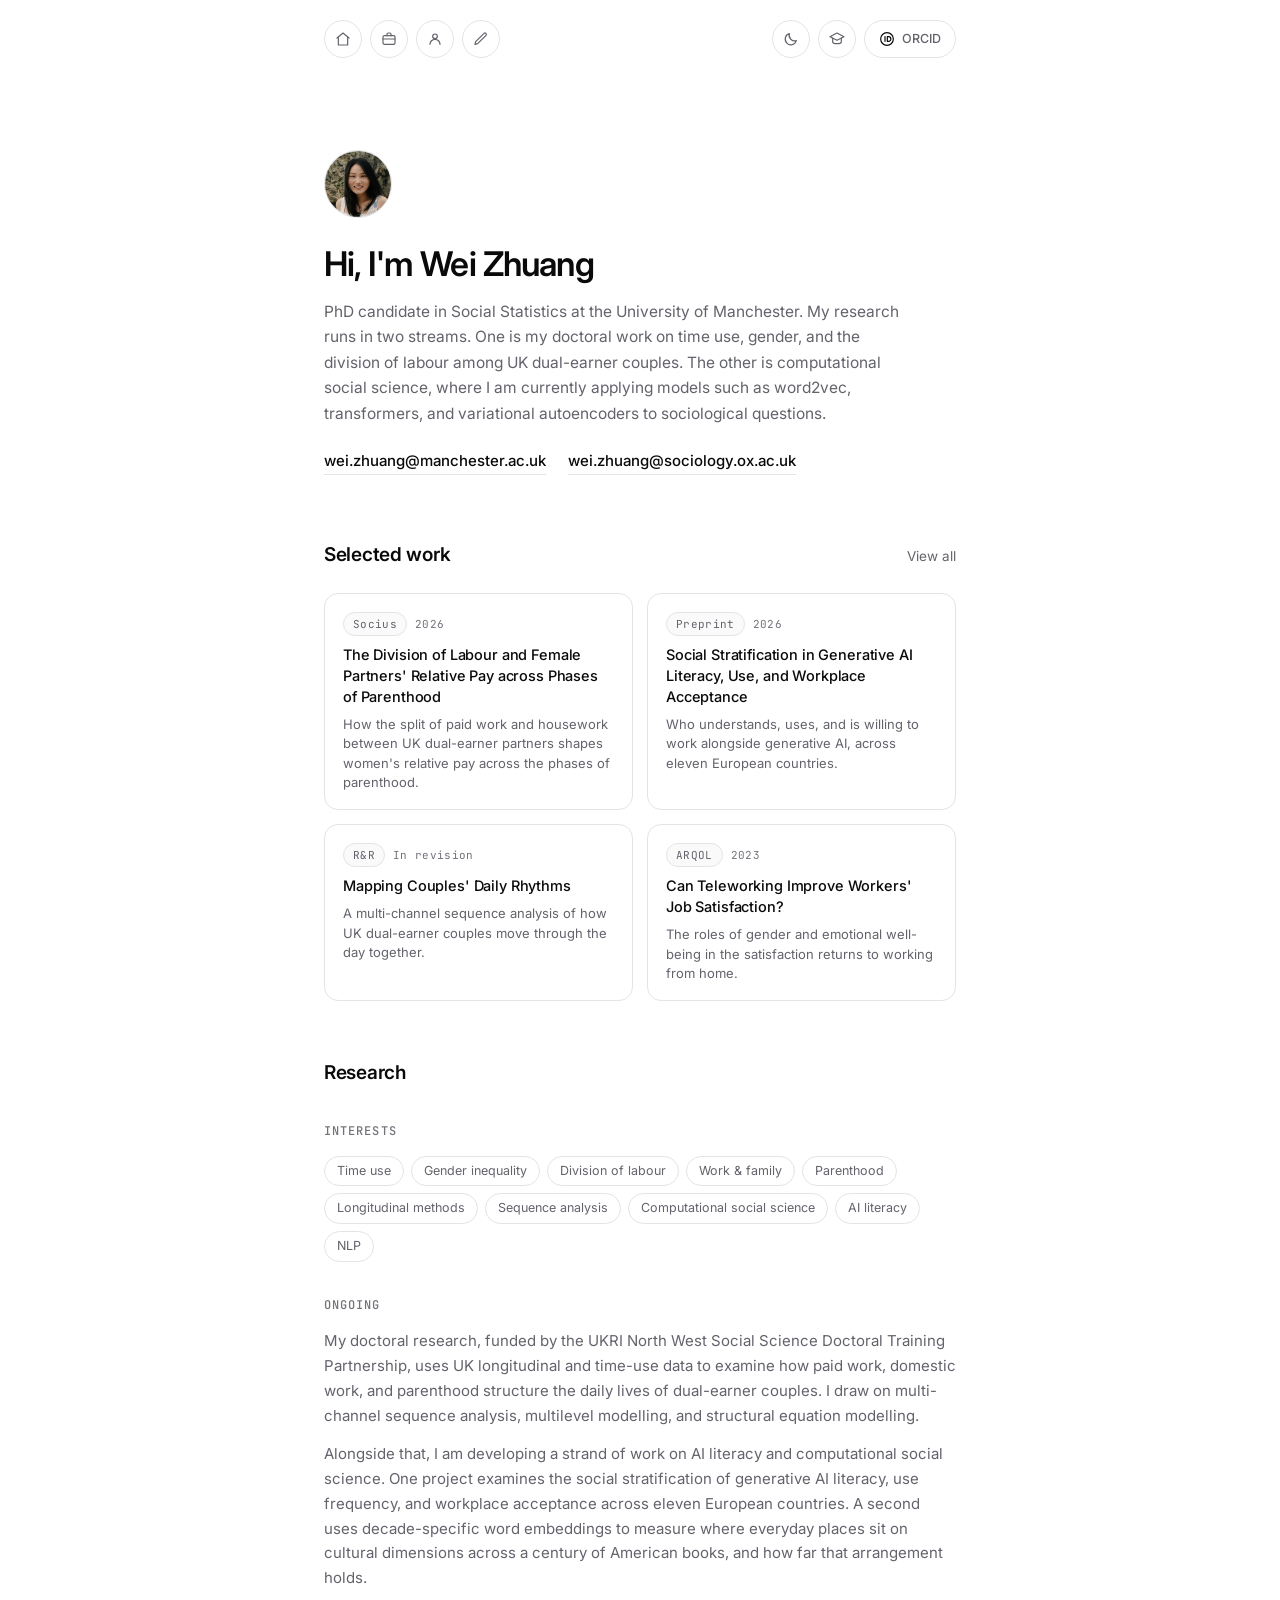
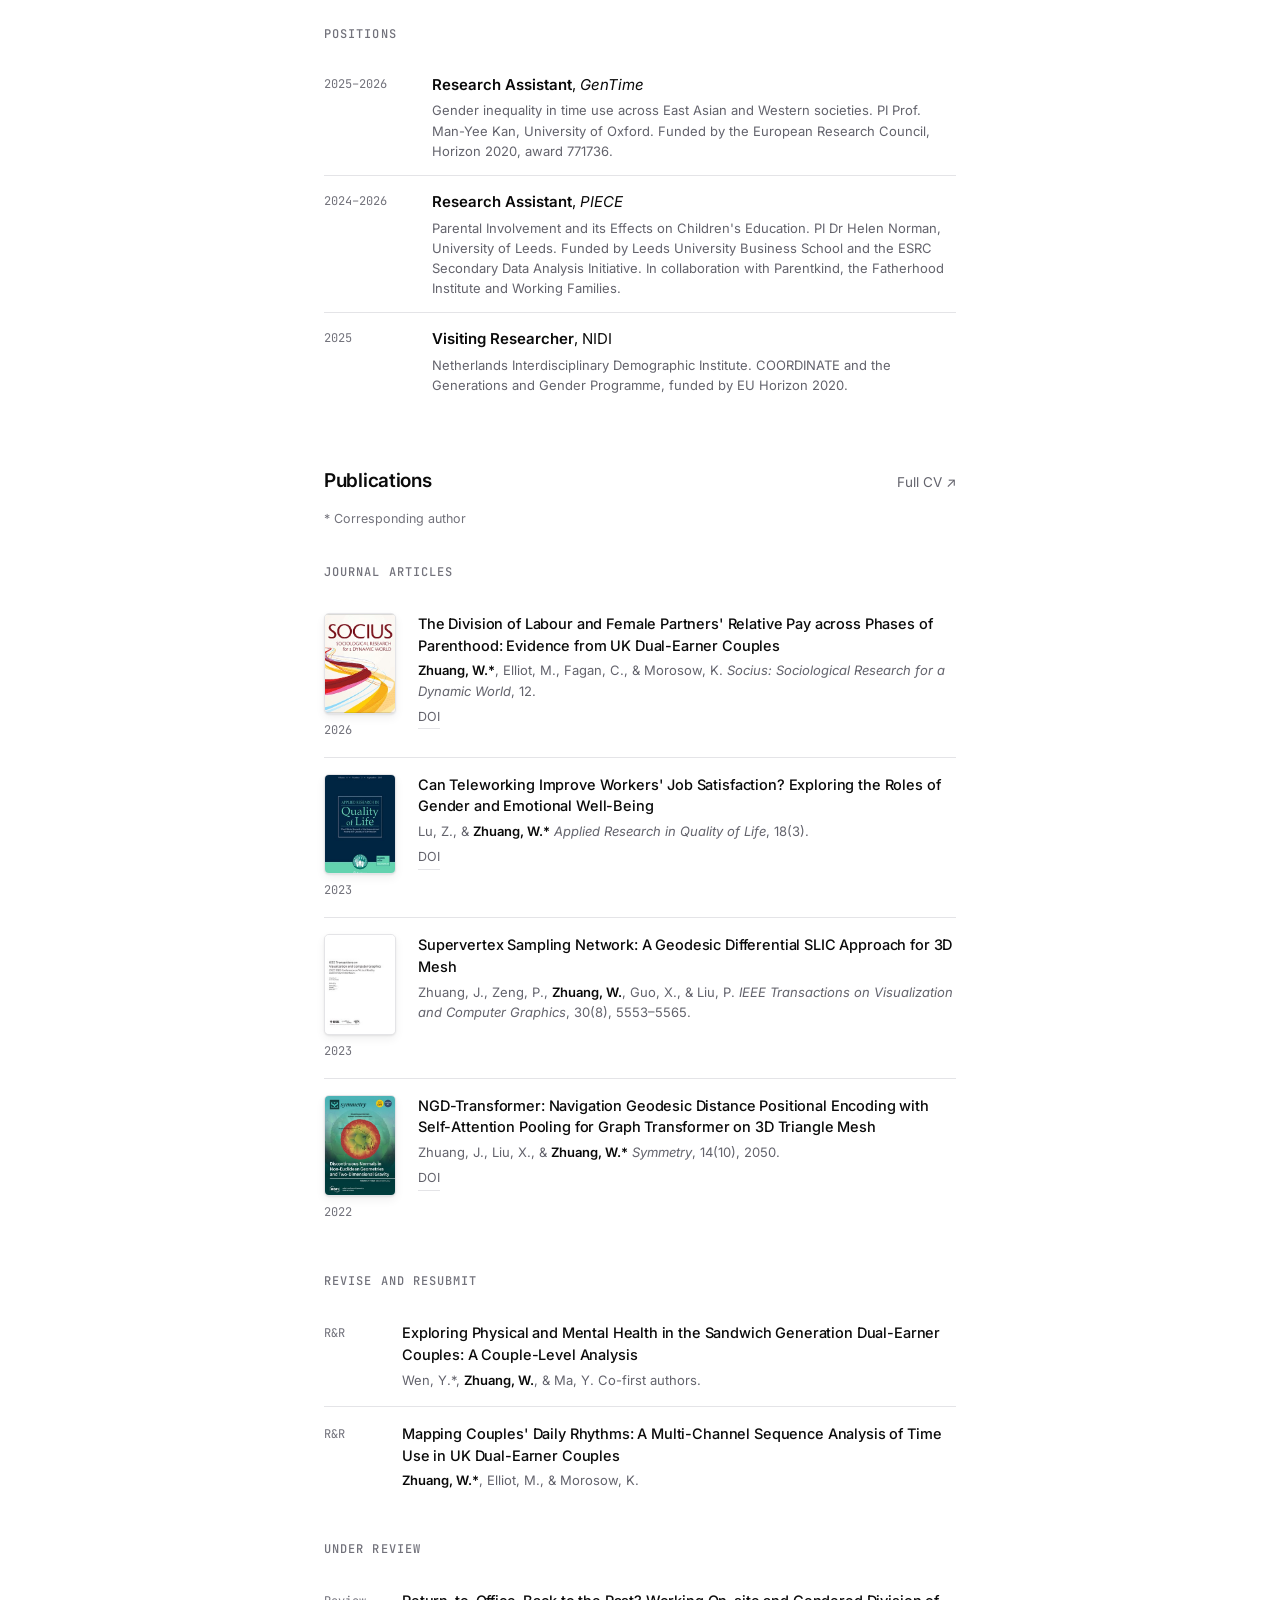
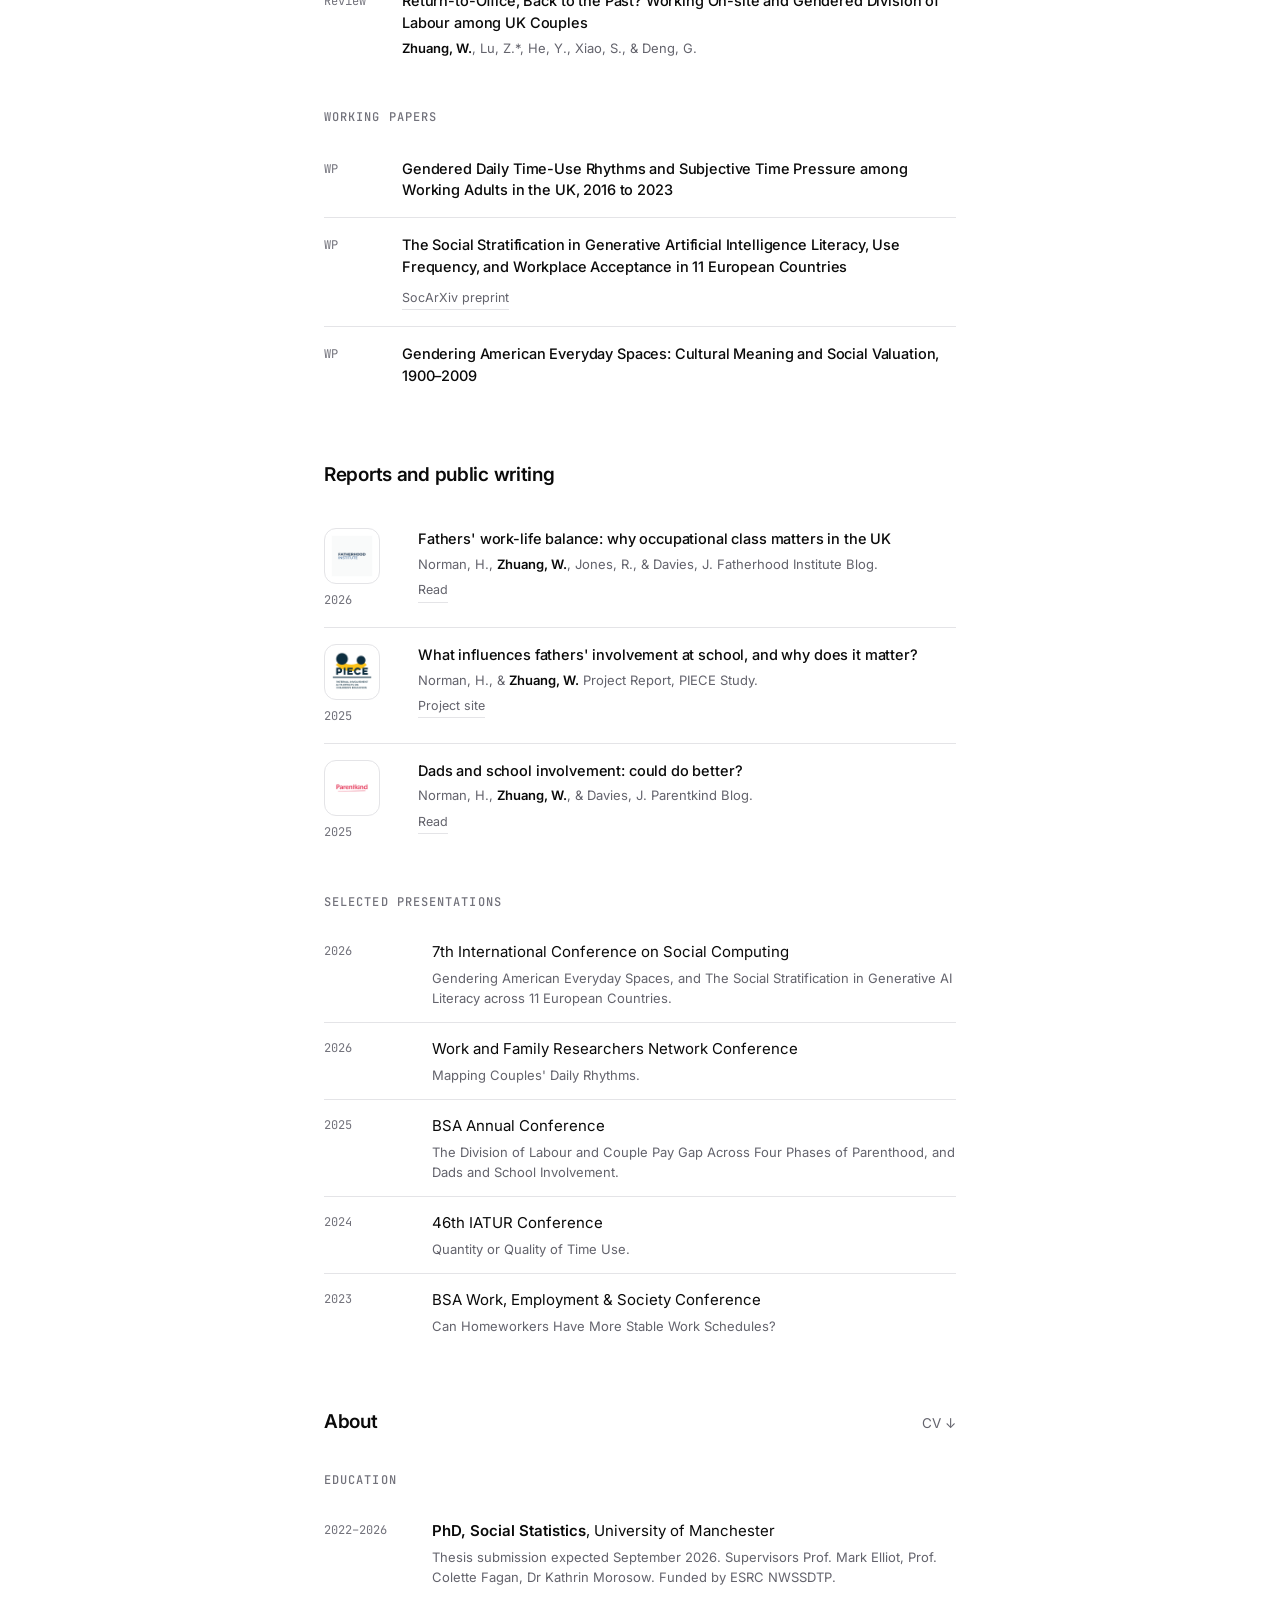
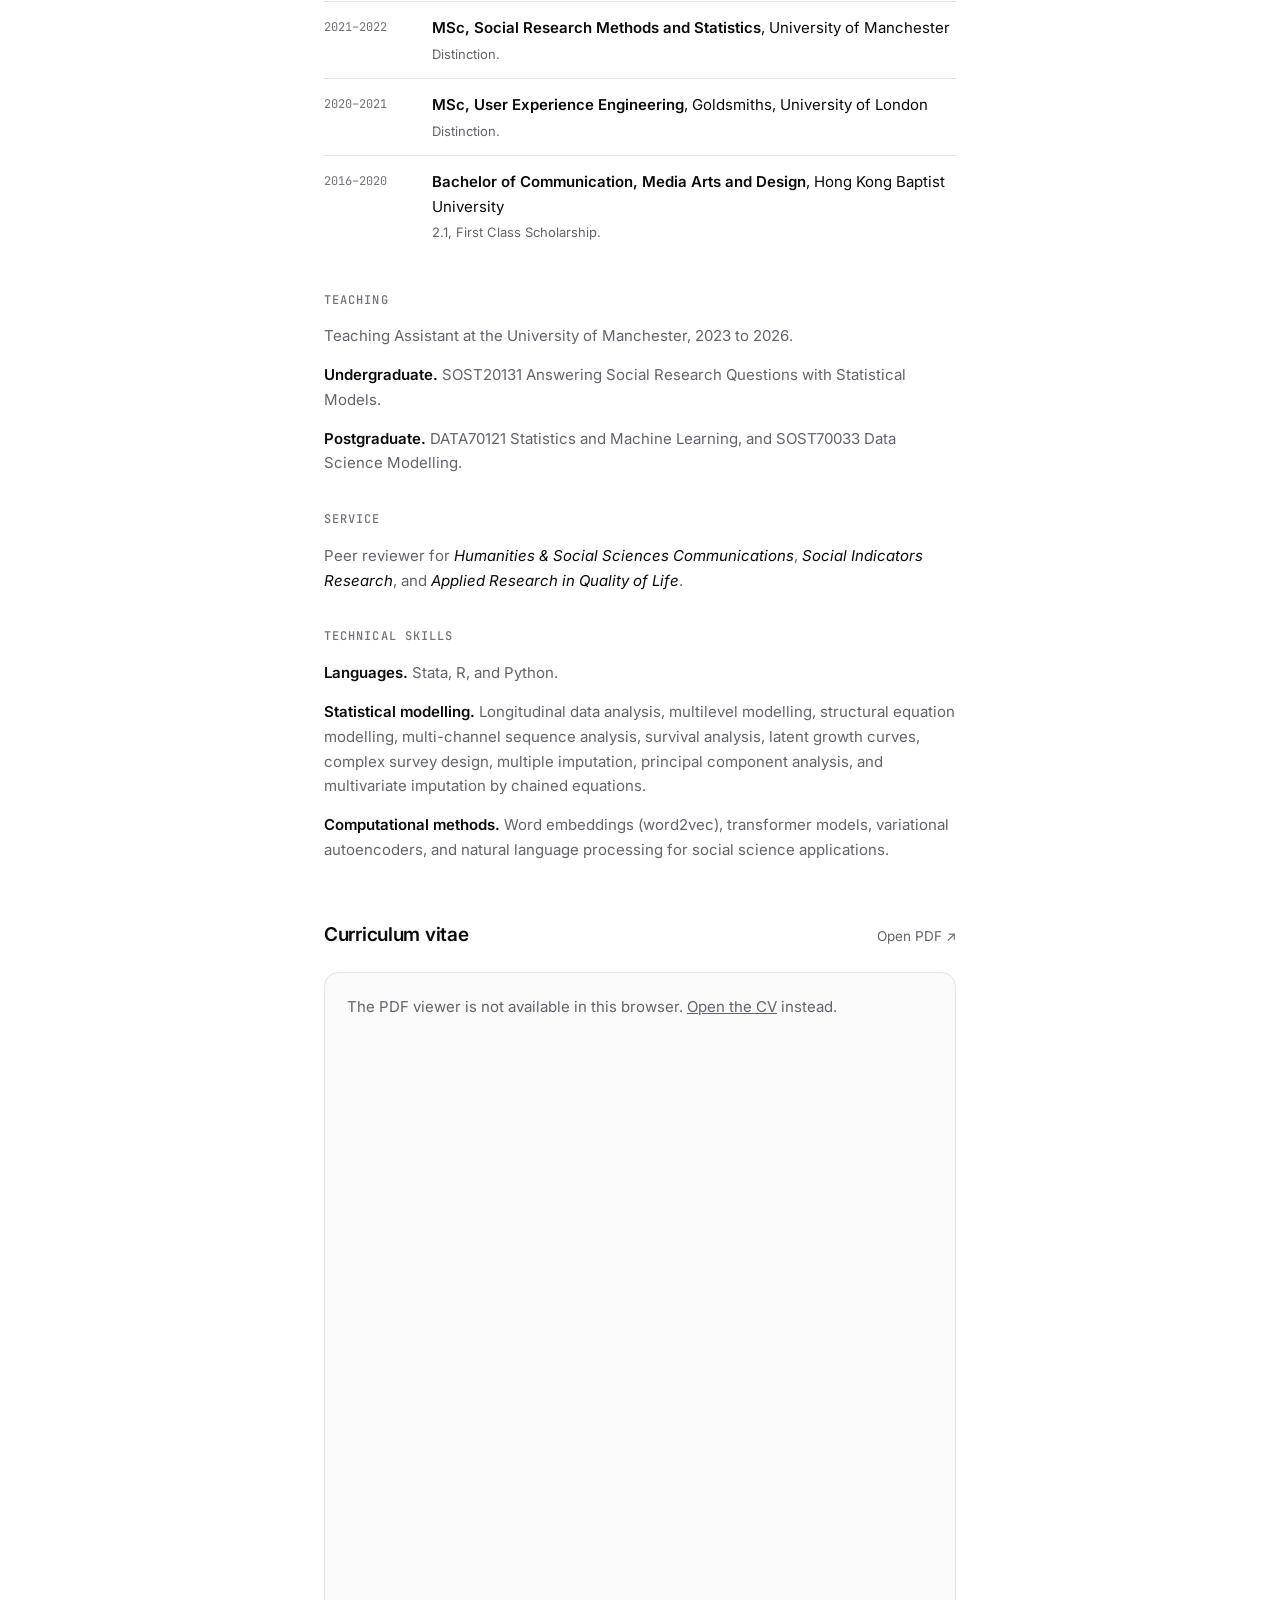
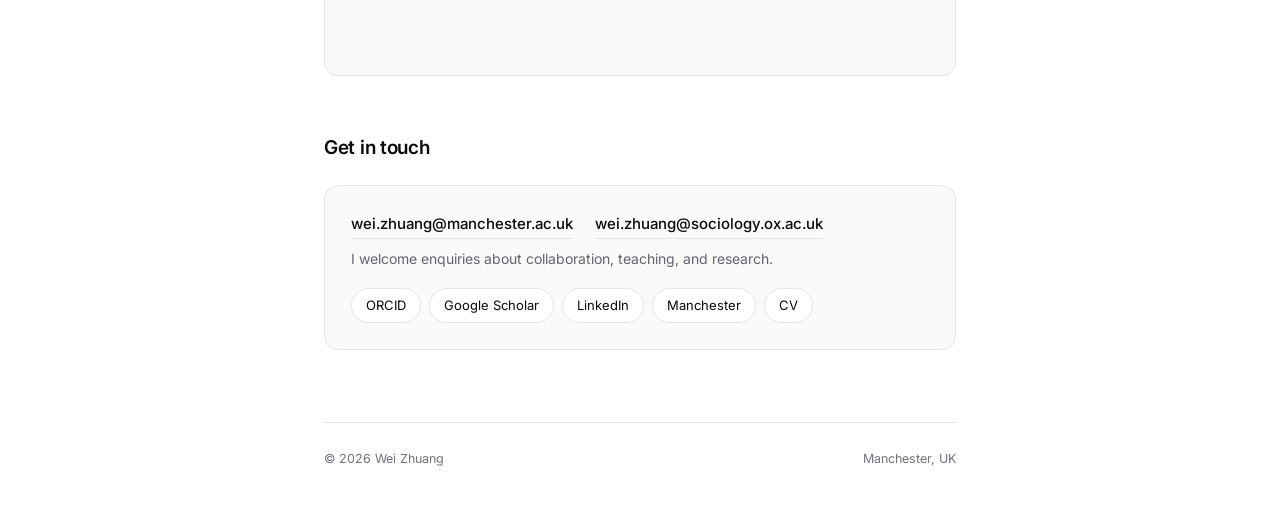
==== commit 6e327fe7: "Drop the lone italic emphasis in the Ongoing paragraph Co-Authored-By: Claude Opus 5 <noreply@anthro" ====
--- a/index.html
+++ b/index.html
@@ -129,7 +129,7 @@
 
     <h3>Ongoing</h3>
     <p class="prose">My doctoral research, funded by the UKRI North West Social Science Doctoral Training Partnership, uses UK longitudinal and time-use data to examine how paid work, domestic work, and parenthood structure the daily lives of dual-earner couples. I draw on multi-channel sequence analysis, multilevel modelling, and structural equation modelling.</p>
-    <p class="prose">Alongside that, I am developing a strand of work on <em>AI literacy</em> and computational social science. One project examines the social stratification of generative AI literacy, use frequency, and workplace acceptance across eleven European countries. A second uses decade-specific word embeddings to measure where everyday places sit on cultural dimensions across a century of American books, and how far that arrangement holds.</p>
+    <p class="prose">Alongside that, I am developing a strand of work on AI literacy and computational social science. One project examines the social stratification of generative AI literacy, use frequency, and workplace acceptance across eleven European countries. A second uses decade-specific word embeddings to measure where everyday places sit on cultural dimensions across a century of American books, and how far that arrangement holds.</p>
 
     <h3>Positions</h3>
     <ul class="rows">
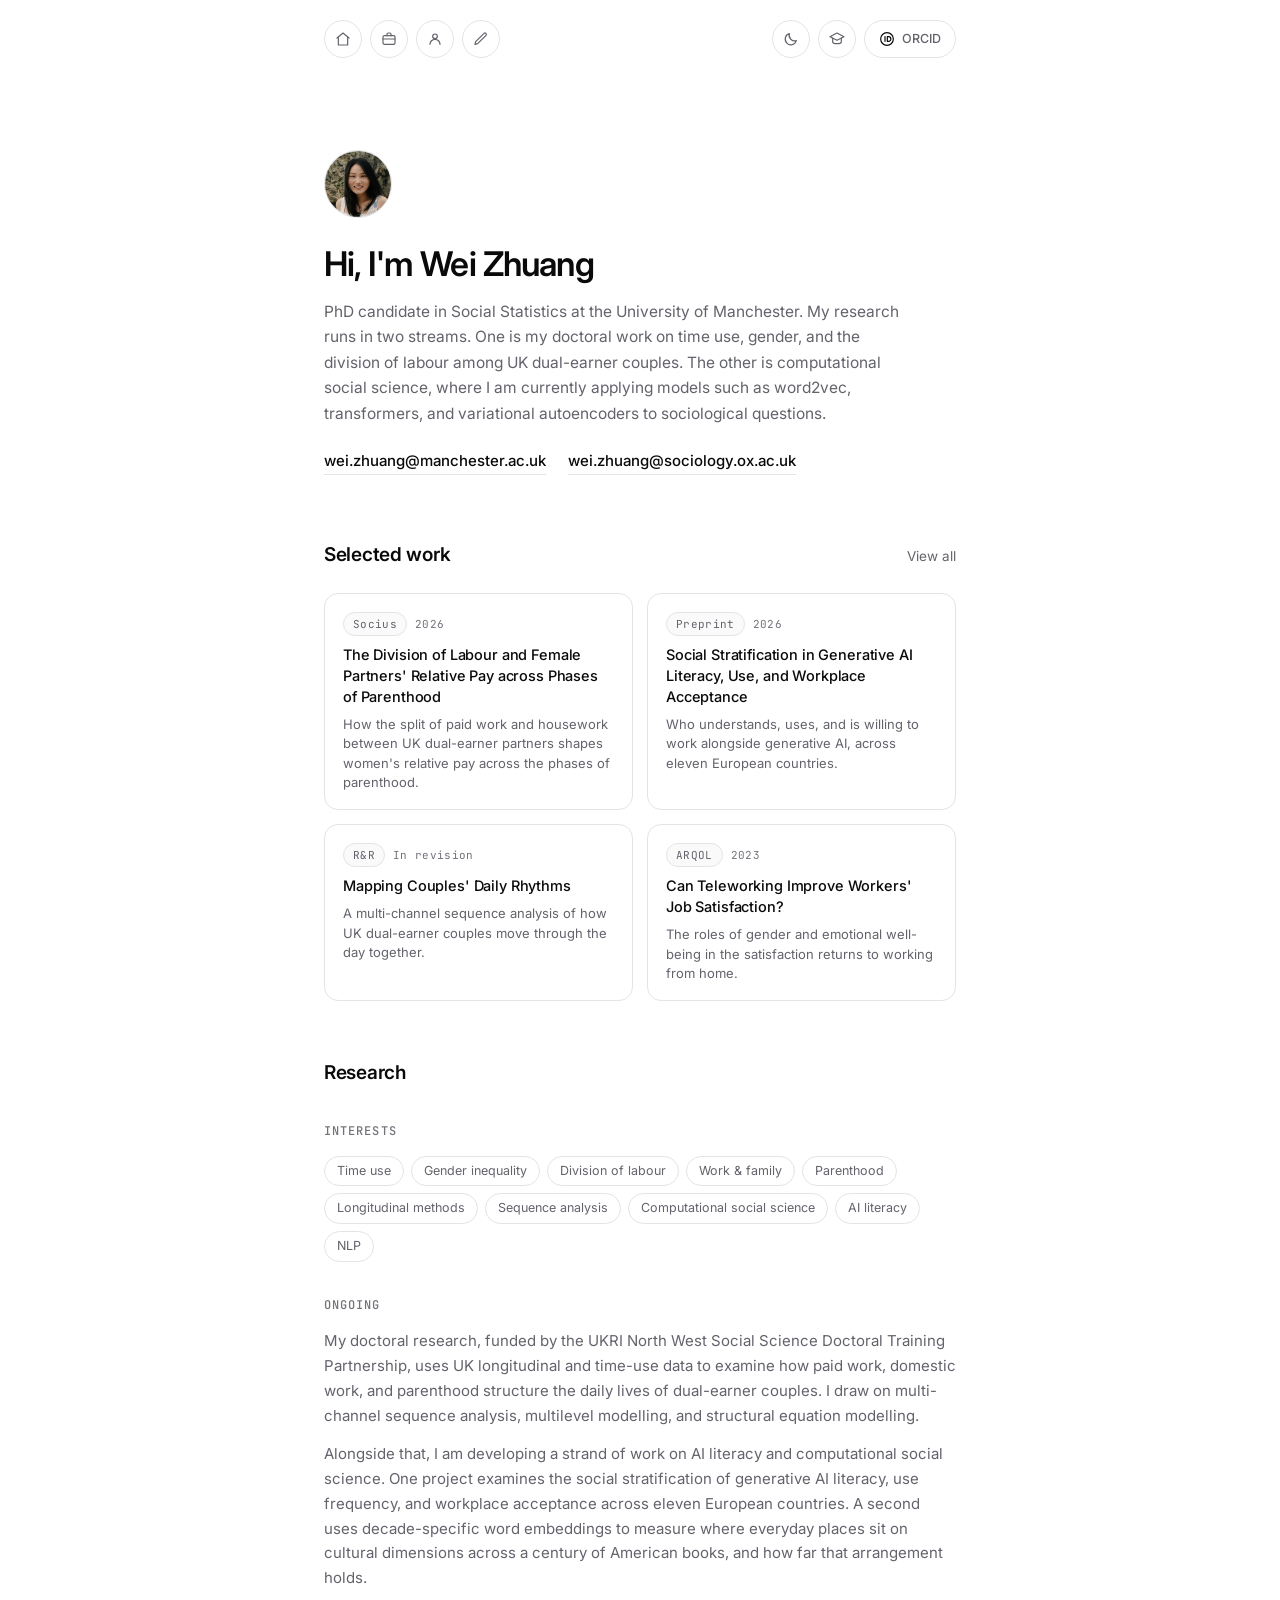
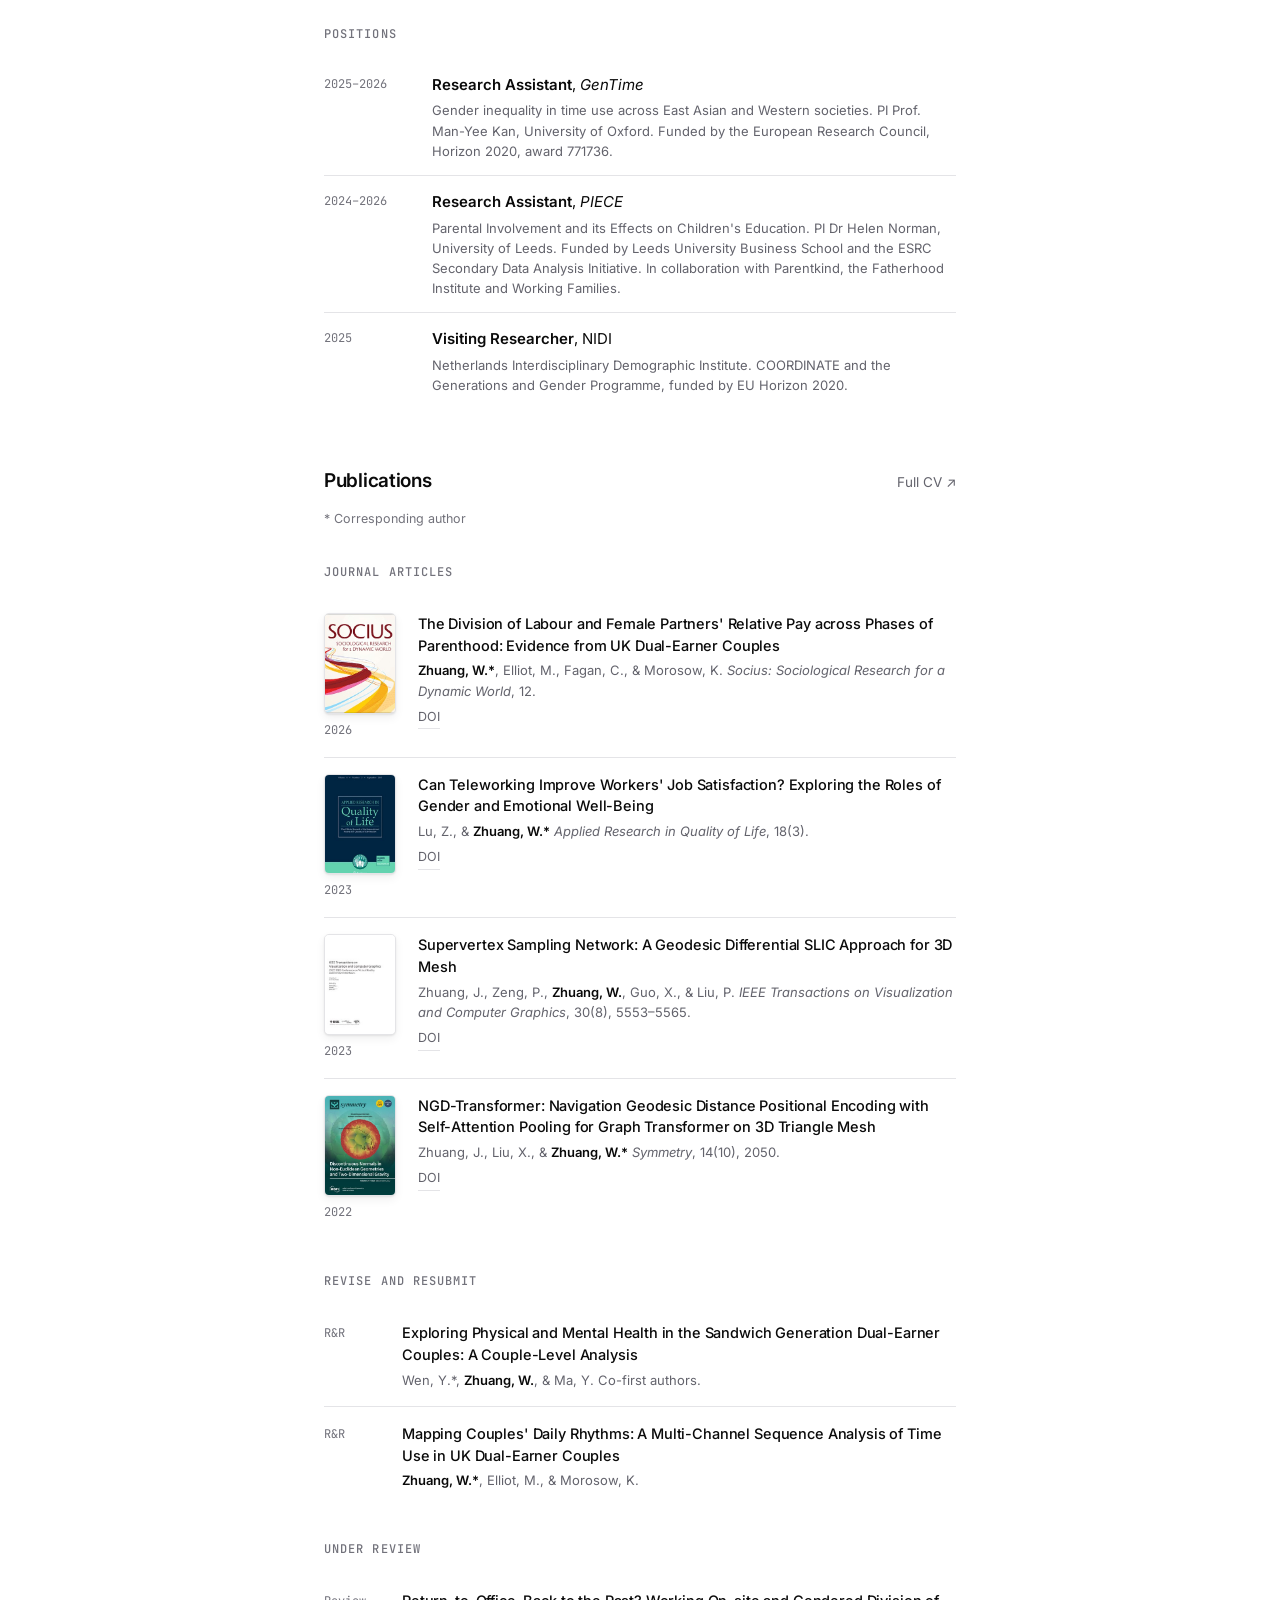
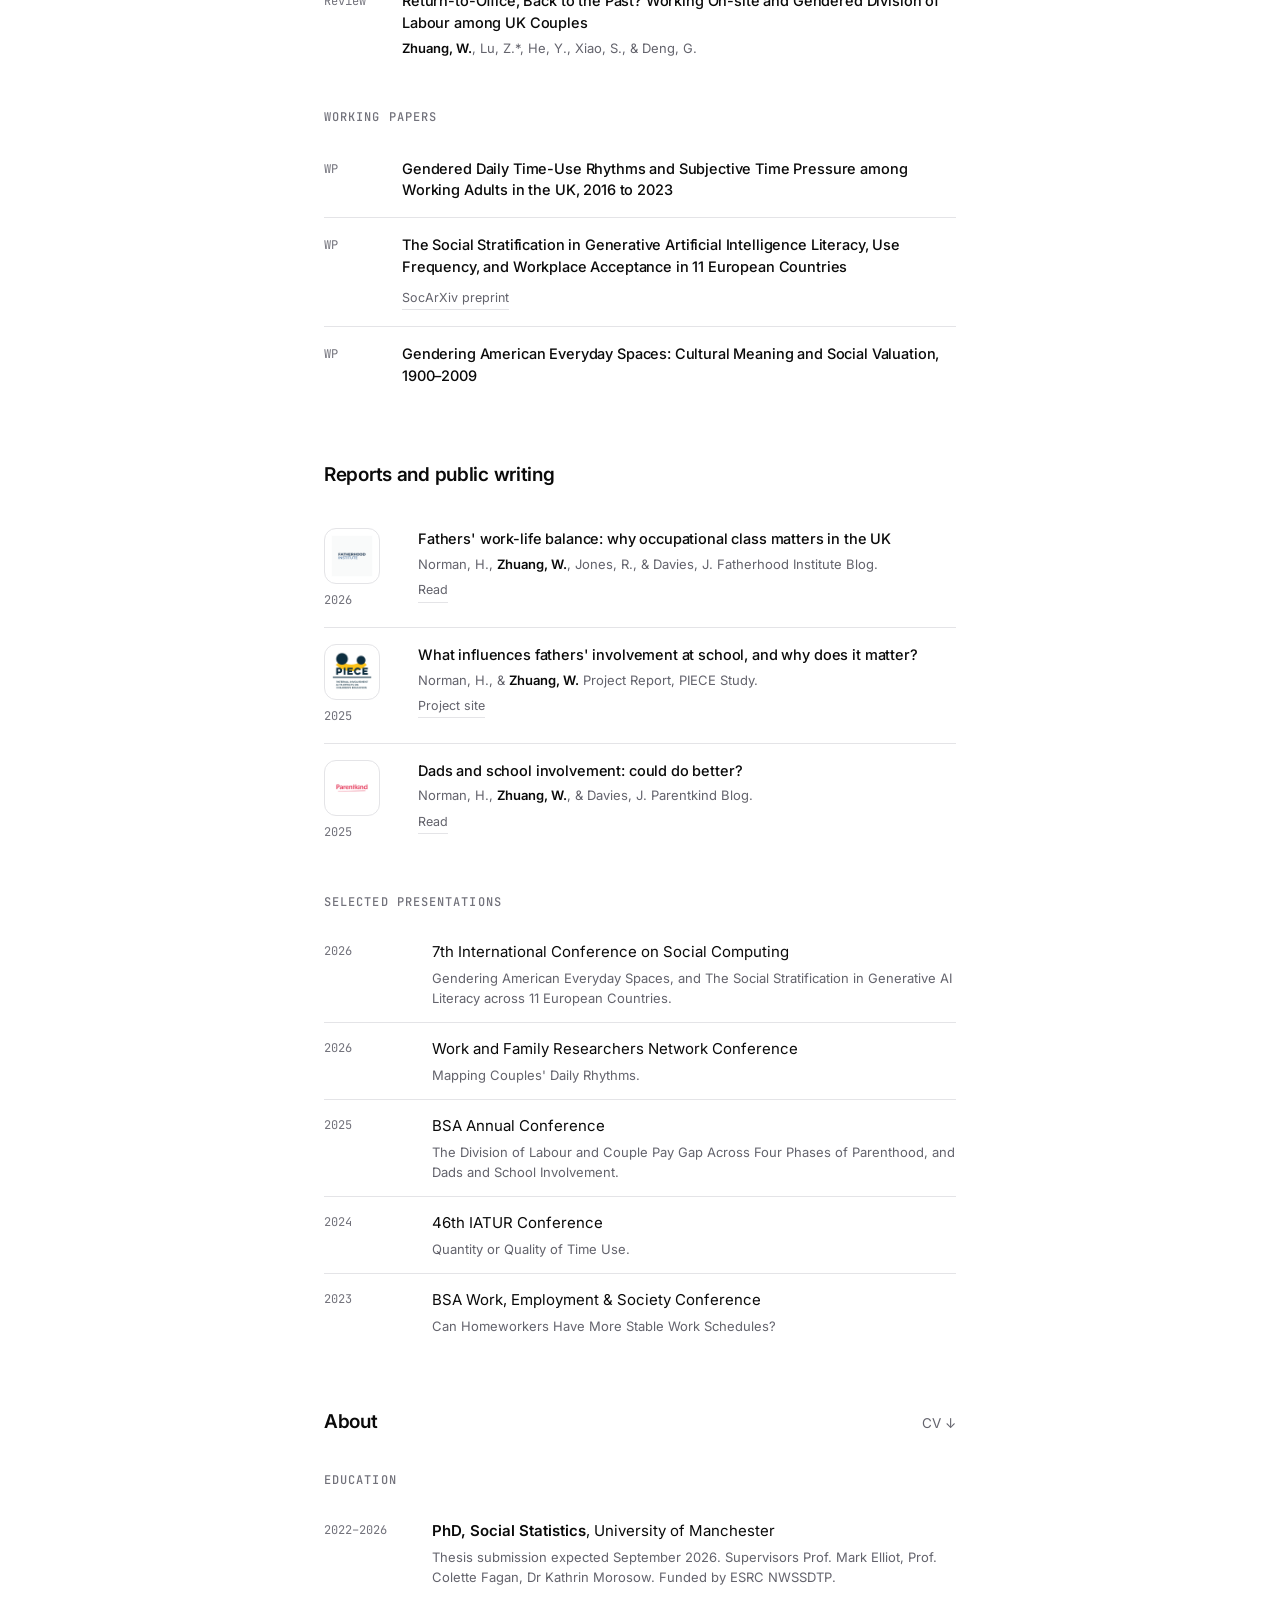
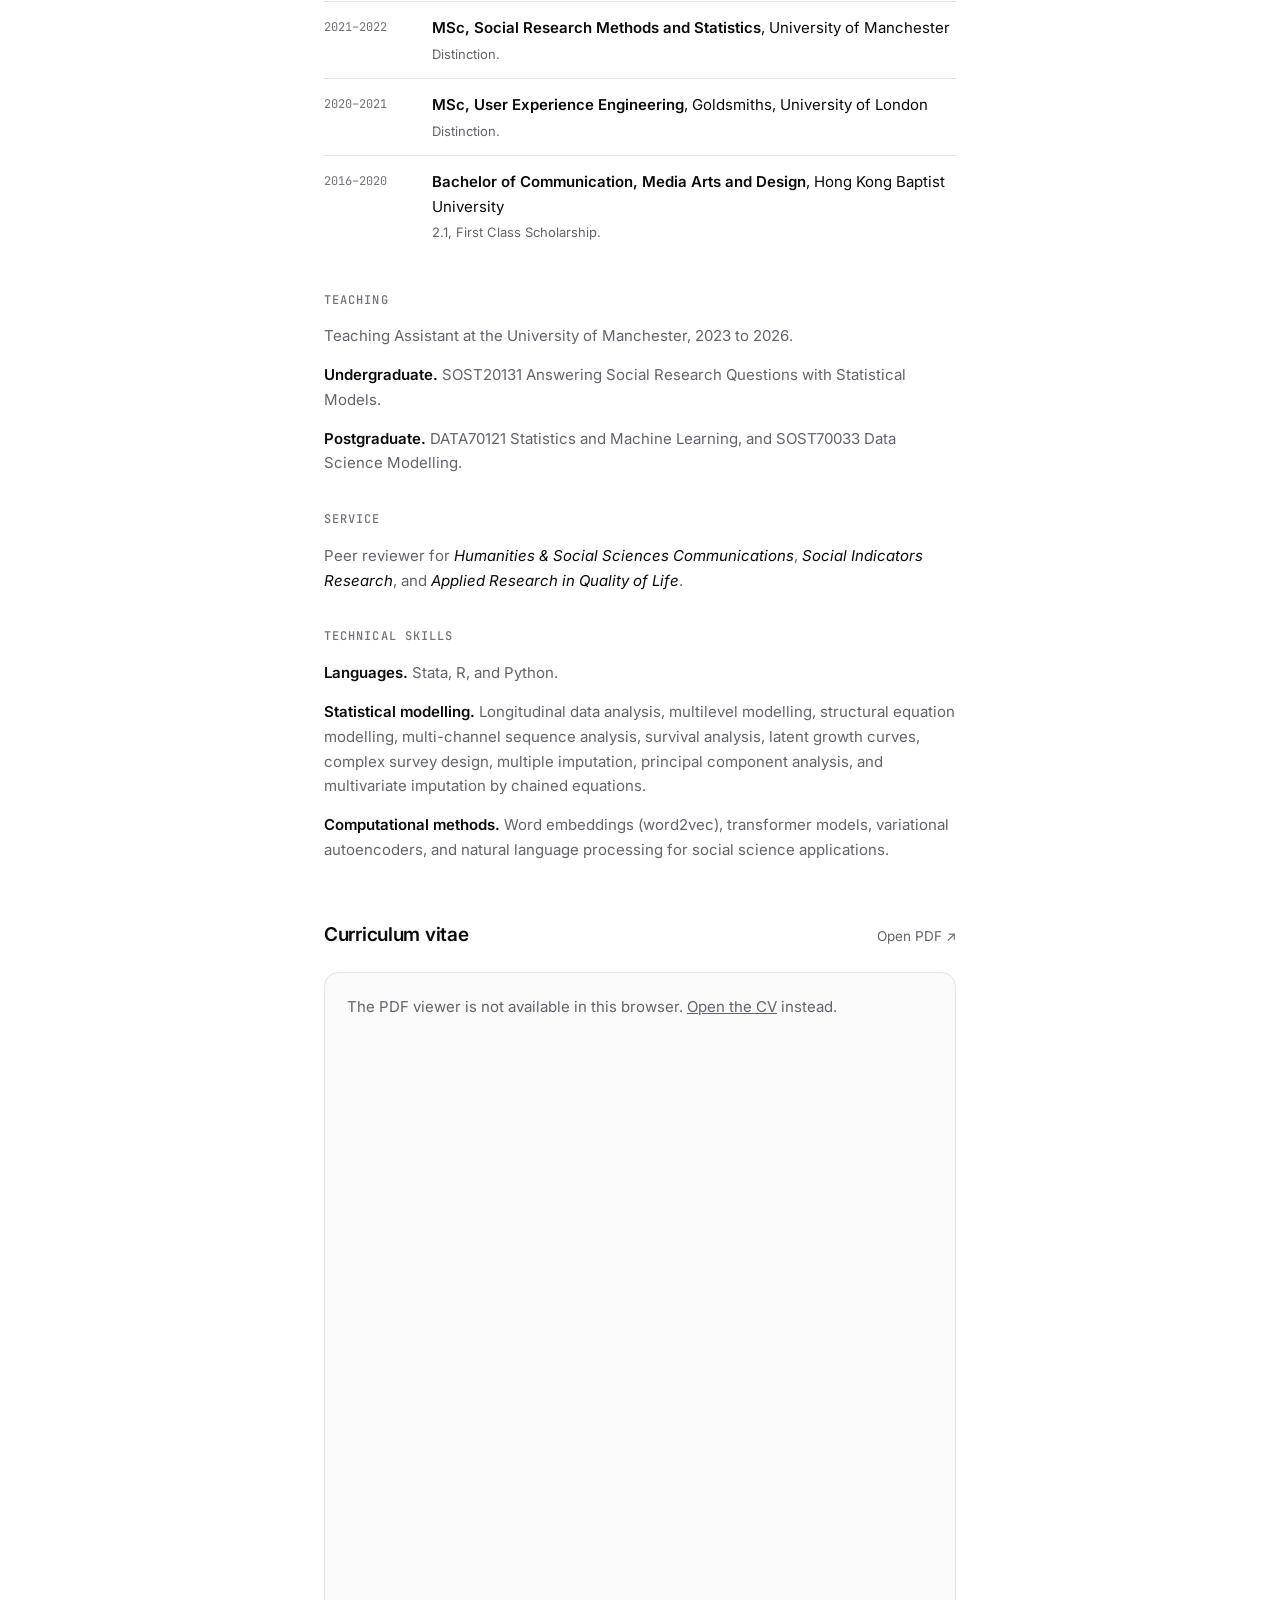
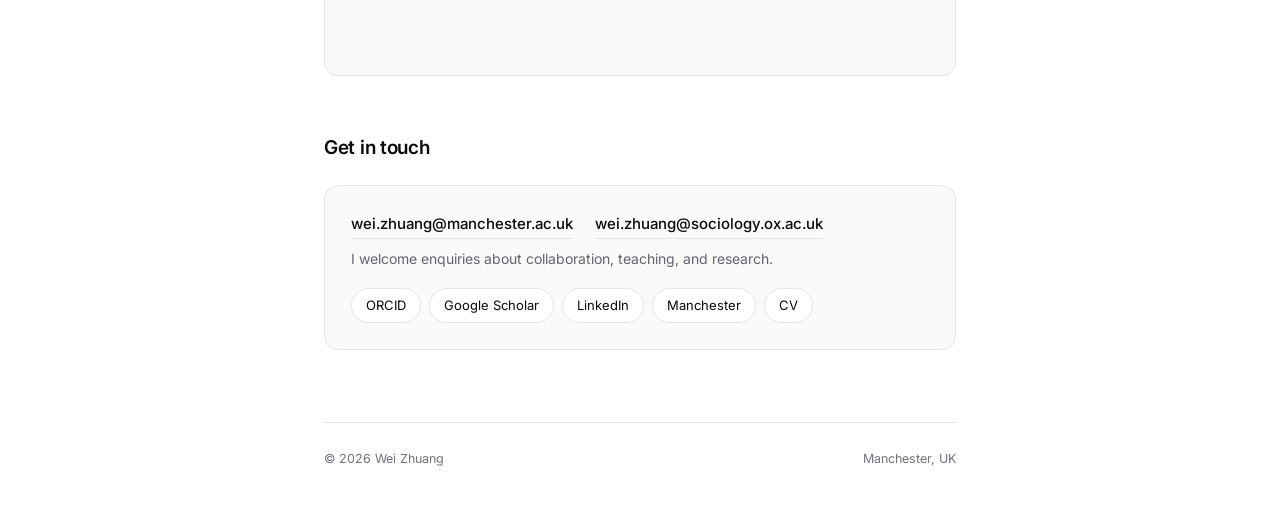
==== commit 56036e18: "Add DOI link for the TVCG article Co-Authored-By: Claude Opus 5 <noreply@anthropic.com>" ====
--- a/index.html
+++ b/index.html
@@ -179,6 +179,7 @@
         <div>
           <p class="pub-title">Supervertex Sampling Network: A Geodesic Differential SLIC Approach for 3D Mesh</p>
           <p class="pub-meta">Zhuang, J., Zeng, P., <strong>Zhuang, W.</strong>, Guo, X., &amp; Liu, P. <em>IEEE Transactions on Visualization and Computer Graphics</em>, 30(8), 5553–5565.</p>
+          <a class="pub-link" href="https://doi.org/10.1109/TVCG.2023.3294845" target="_blank" rel="noopener">DOI</a>
         </div>
       </article>
       <article class="pub">
